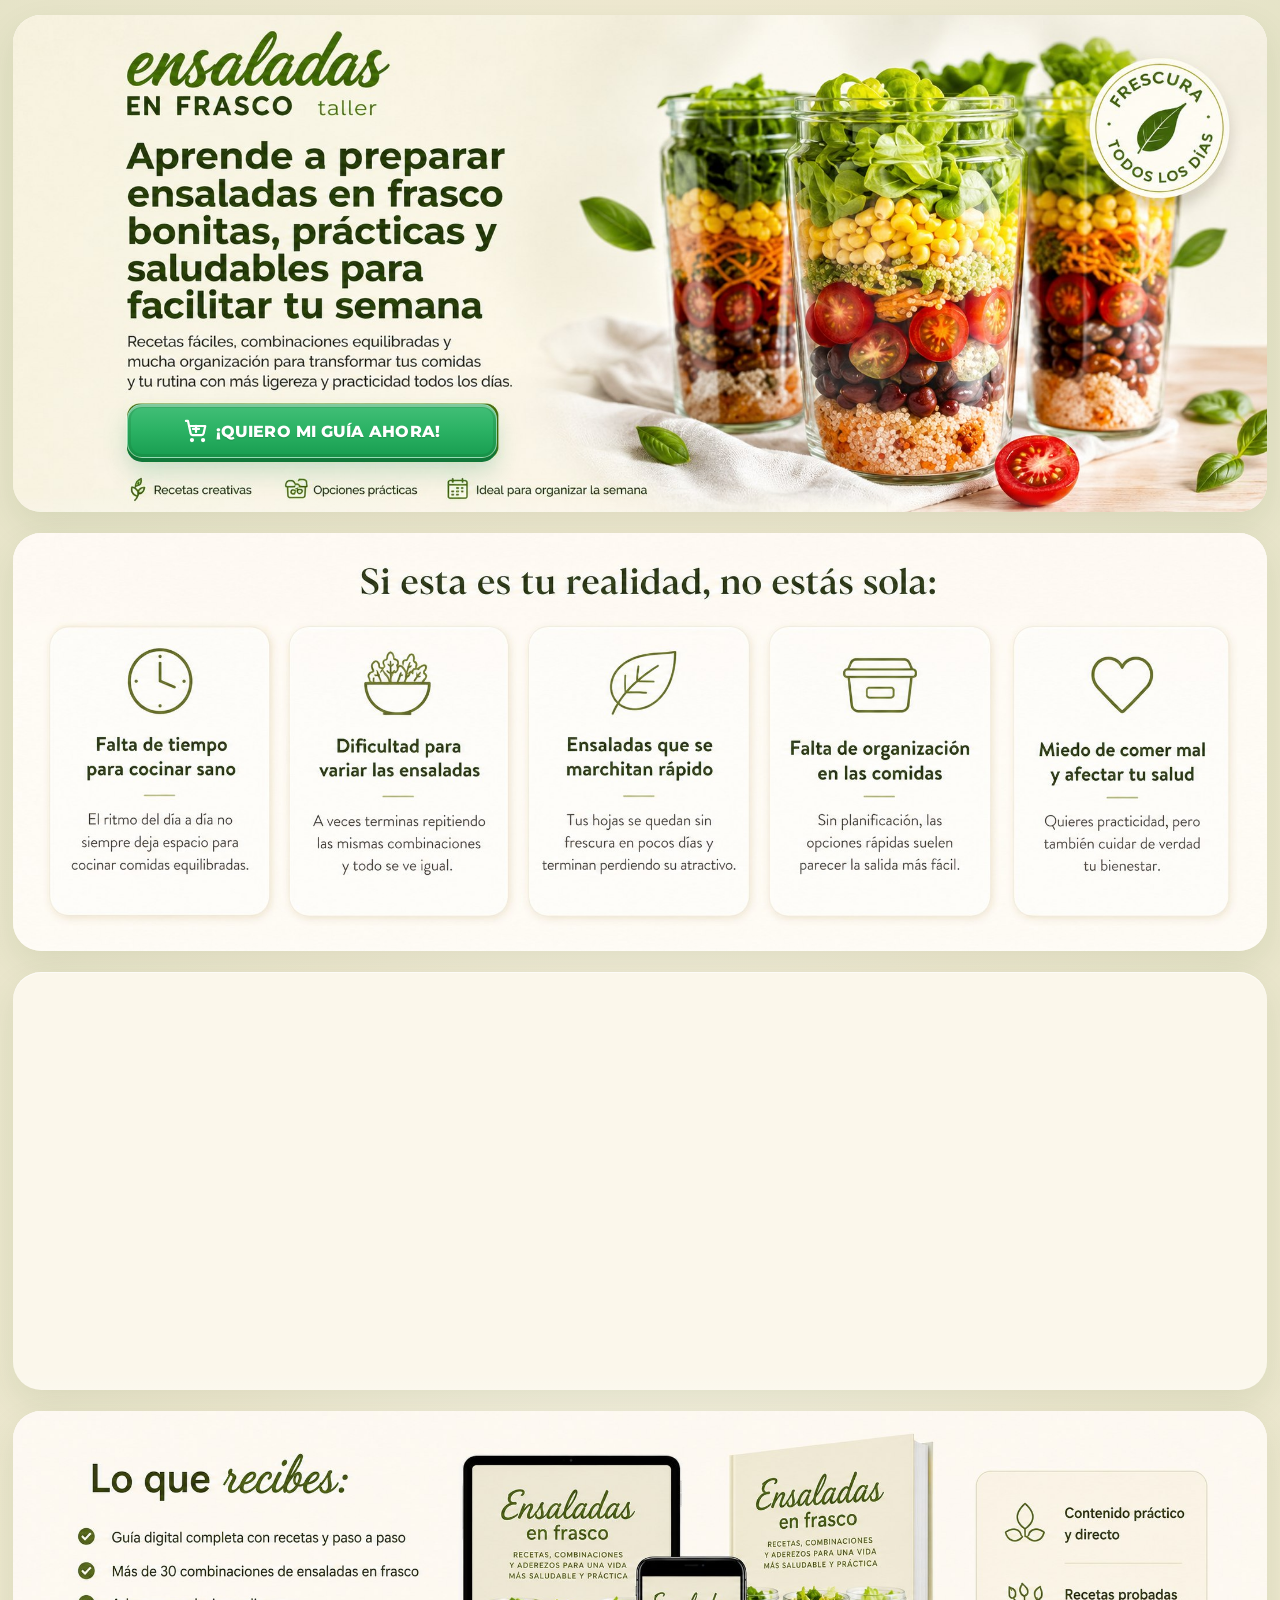
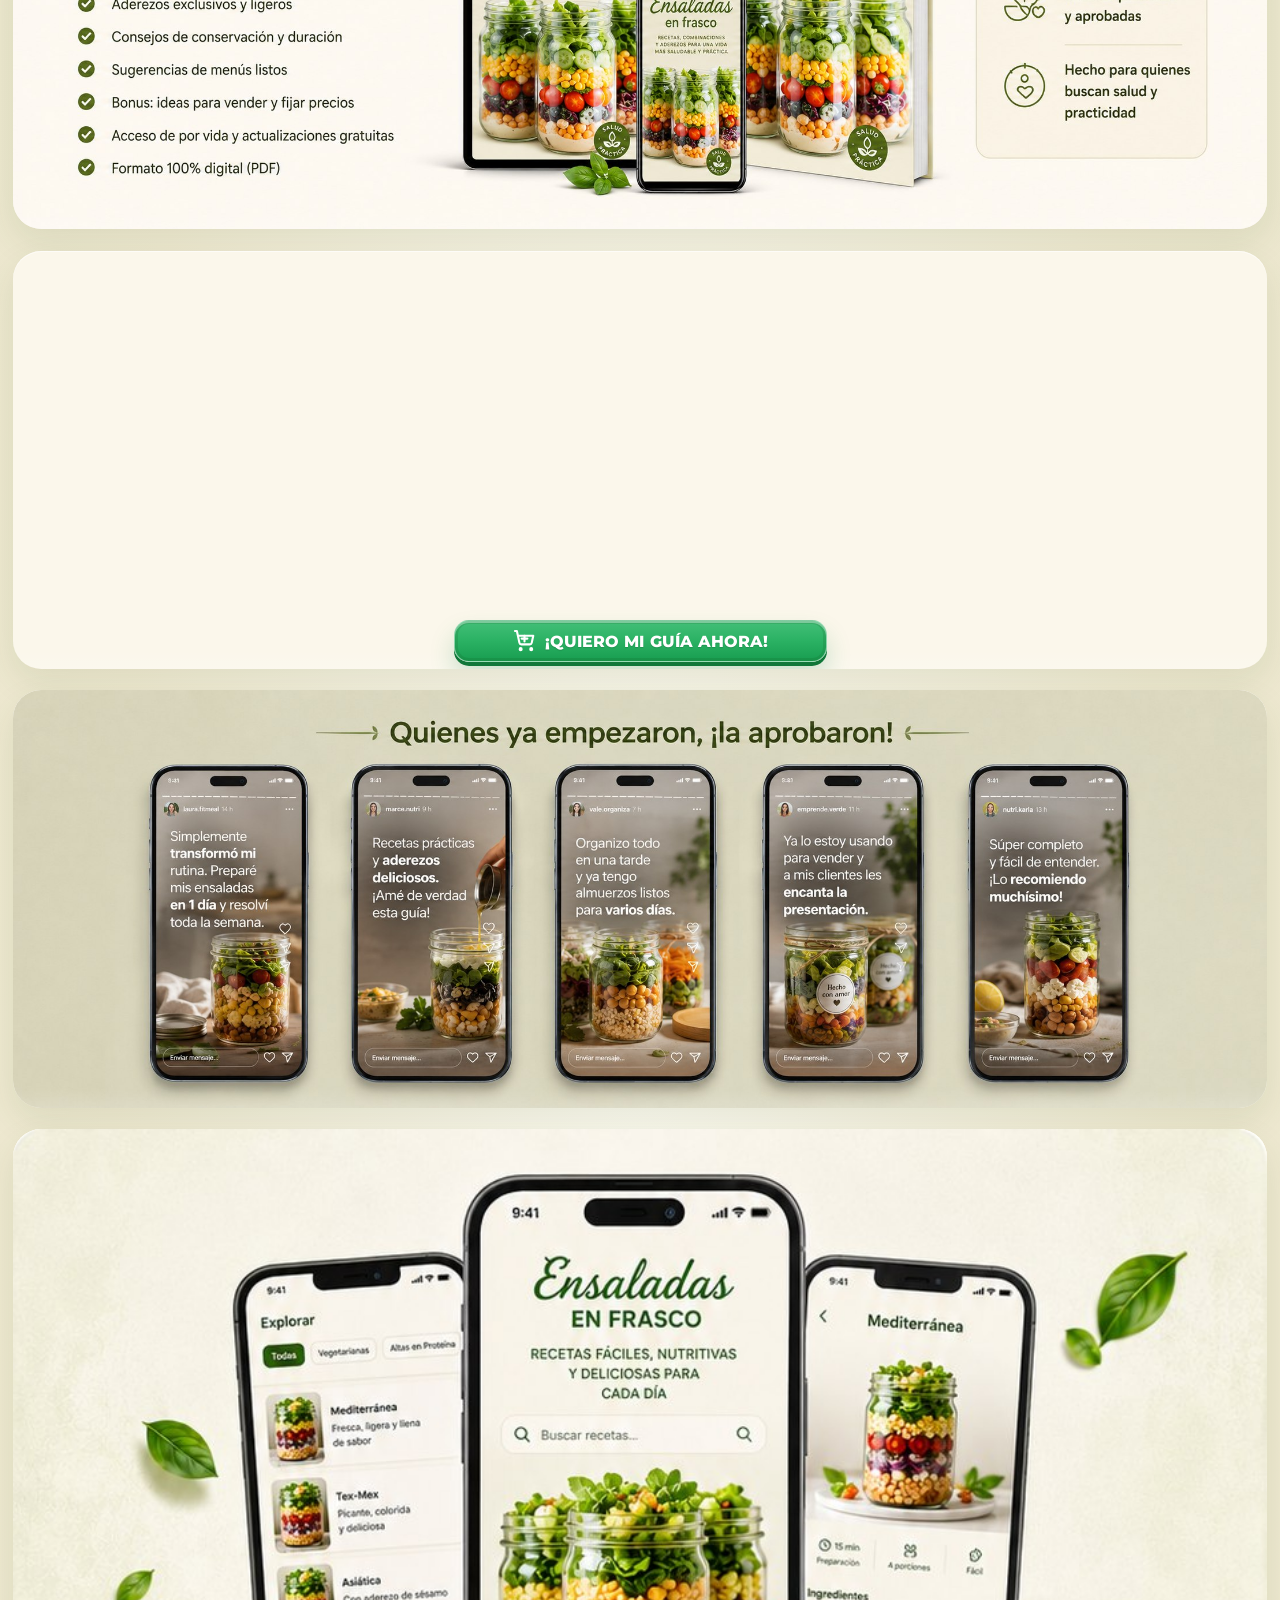
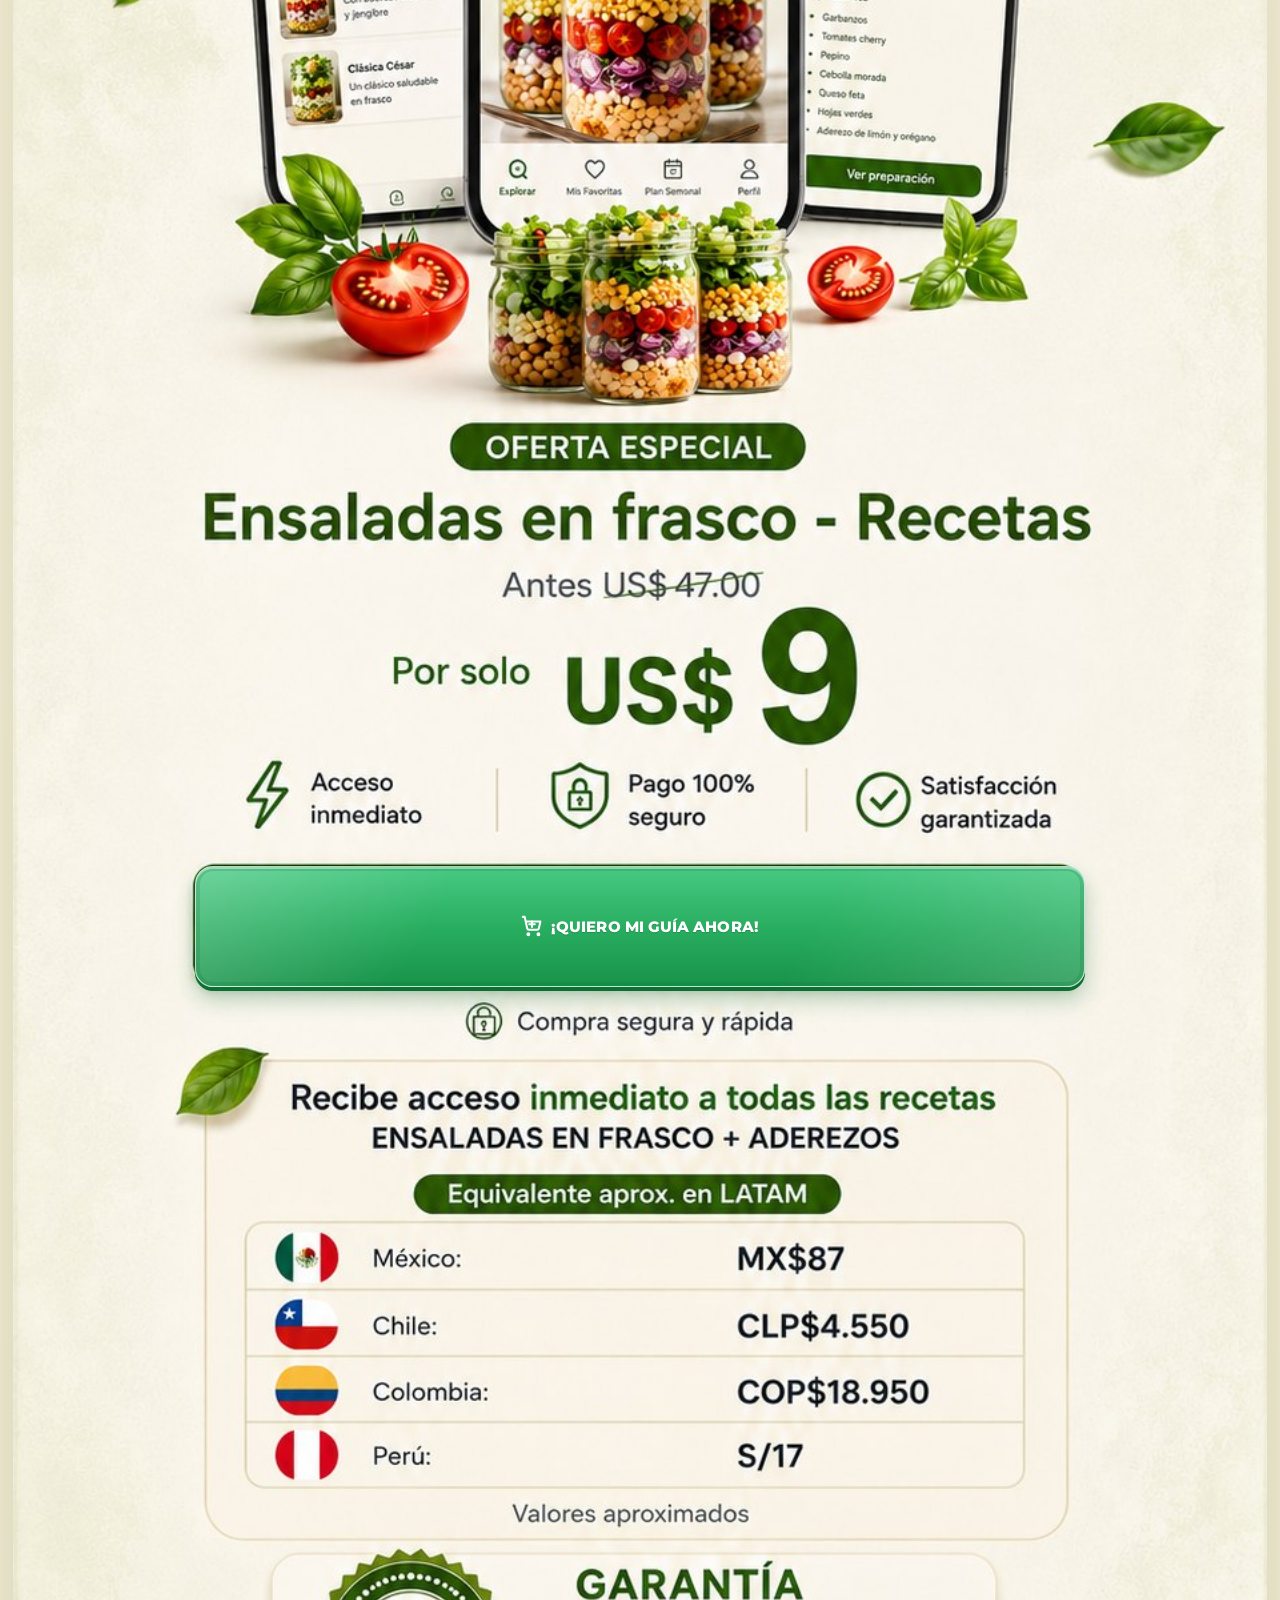
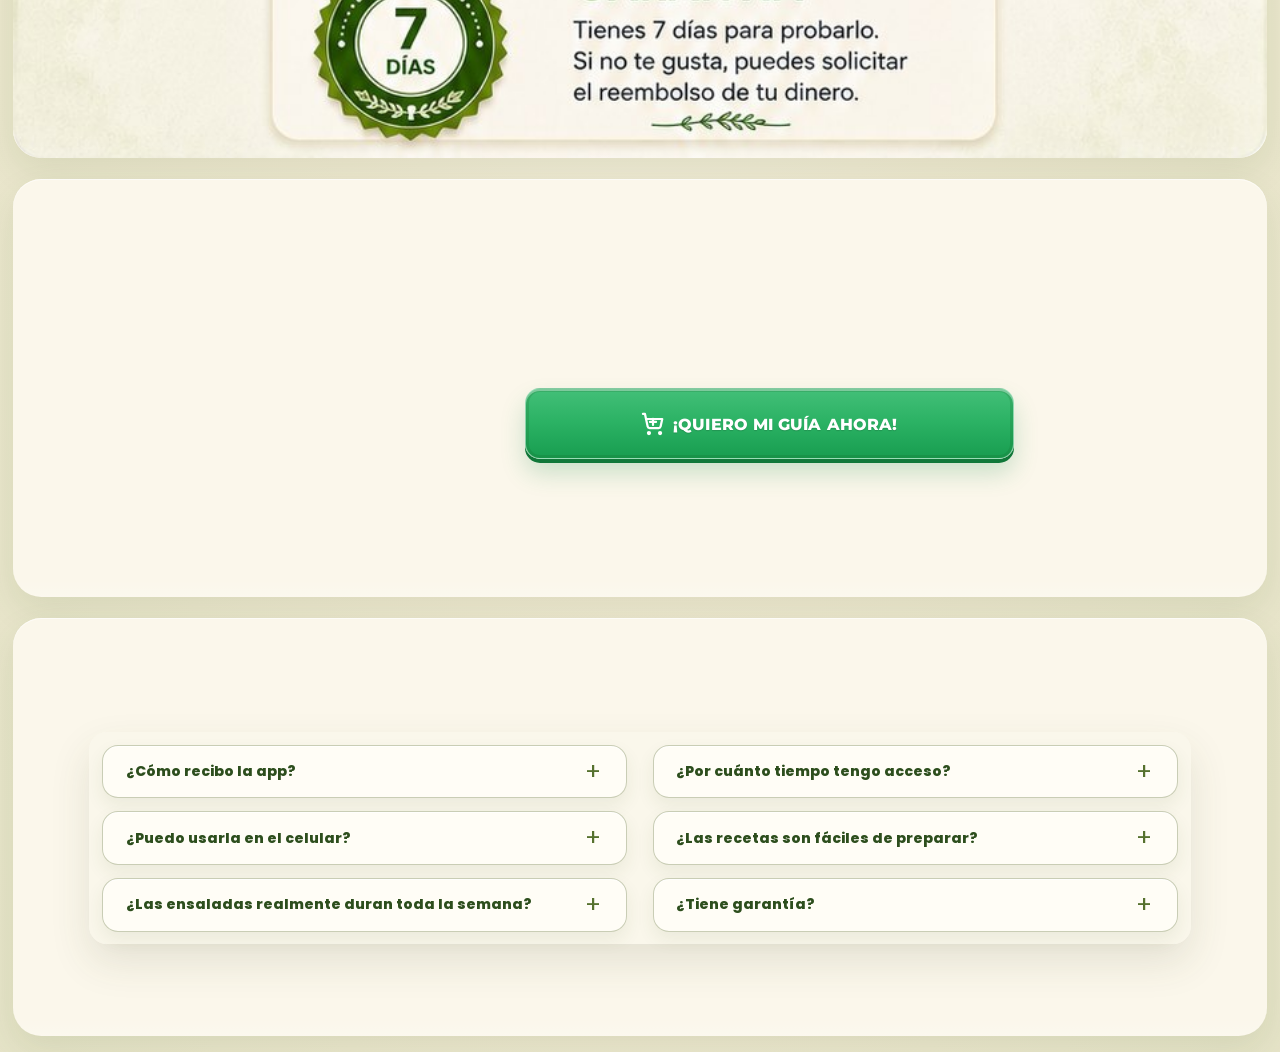
==== index.html @ e24ea5d1 "Set checkout URL and hide CartPanda legal footer" ====
<!doctype html>
<html lang="es">
  <head>
    <meta charset="utf-8">
    <meta name="viewport" content="width=device-width, initial-scale=1">
    <title>Ensaladas en Frasco - Guía Digital</title>
    <meta name="description" content="Aprende a preparar ensaladas en frasco prácticas, saludables y deliciosas para organizar tu semana.">
    <meta property="og:title" content="Ensaladas en Frasco - Guía Digital">
    <meta property="og:description" content="Aprende a preparar ensaladas en frasco prácticas, saludables y deliciosas para organizar tu semana.">
    <meta property="og:image" content="assets/section-01-hero.jpg">
    <meta property="og:type" content="website">
    <link rel="preconnect" href="https://fonts.googleapis.com">
    <link rel="preconnect" href="https://fonts.gstatic.com" crossorigin>
    <link href="https://fonts.googleapis.com/css2?family=Montserrat:wght@700;800;900&family=Poppins:wght@600;700;800;900&display=swap" rel="stylesheet">
    <link rel="stylesheet" href="styles.css">
  </head>
  <body>
    <header class="sr-only">
      <h1>Ensaladas en Frasco - Guía Digital</h1>
      <p>Aprende a preparar ensaladas en frasco bonitas, prácticas y saludables para facilitar tu semana.</p>
    </header>

    <main class="landing" aria-label="Landing page Ensaladas en Frasco">
      <section class="page-section page-section--hero reveal" aria-label="Hero">
        <picture>
          <source media="(max-width: 760px)" srcset="assets/mobile-section-01-hero.jpg" width="941" height="1672">
          <img src="assets/section-01-hero.jpg" width="1994" height="789" alt="Aprende a preparar ensaladas en frasco bonitas, prácticas y saludables para facilitar tu semana" fetchpriority="high">
        </picture>
        <a class="hotspot hotspot--hero js-offer-link" href="#oferta" aria-label="Ver la oferta especial de Ensaladas en Frasco">¡QUIERO MI GUÍA AHORA!</a>
      </section>

      <section class="page-section reveal" aria-label="Problemas e identificación">
        <picture>
          <source media="(max-width: 760px)" srcset="assets/mobile-section-02-pain.jpg" width="941" height="1672">
          <img src="assets/section-02-pain.jpg" width="2172" height="724" alt="Si esta es tu realidad, no estás sola: falta de tiempo, dificultad para variar ensaladas, ensaladas que se marchitan, falta de organización y miedo de comer mal" loading="lazy" decoding="async">
        </picture>
      </section>

      <section class="page-section reveal" aria-label="Lo que vas a aprender">
        <picture>
          <source media="(max-width: 760px)" srcset="assets/mobile-section-03-learn.jpg" width="941" height="1672">
          <img src="assets/section-03-learn.jpg" width="2172" height="724" alt="Lo que vas a aprender en la guía: capas perfectas, conservación ideal, combinaciones increíbles, aderezos deliciosos, organización de la semana y opciones para vender o consumir" loading="lazy" decoding="async">
        </picture>
      </section>

      <section class="page-section page-section--receive reveal" aria-label="Lo que recibes">
        <picture>
          <source media="(max-width: 760px)" srcset="assets/mobile-section-04-receive.jpg" width="941" height="1672">
          <img src="assets/section-04-receive.jpg" width="2172" height="724" alt="Lo que recibes: guía digital completa, más de 30 combinaciones, aderezos, conservación, menús, bonus de venta, acceso de por vida y aplicación personalizada" loading="lazy" decoding="async">
        </picture>
        <a class="hotspot hotspot--receive js-offer-link" href="#oferta" aria-label="Ver la oferta especial de Ensaladas en Frasco">¡QUIERO MI GUÍA AHORA!</a>
      </section>

      <section class="page-section page-section--recipes reveal" aria-label="Recetas">
        <picture>
          <source media="(max-width: 760px)" srcset="assets/mobile-section-05-recipes.jpg" width="941" height="1672">
          <img src="assets/section-05-recipes.jpg" width="2172" height="724" alt="Recetas que vas a amar: vegana colorida, pollo con aguacate, atún mediterráneo, verde especial, César en frasco y frasco de la semana" loading="lazy" decoding="async">
        </picture>
        <a class="hotspot hotspot--recipes js-offer-link" href="#oferta" aria-label="Ver la oferta especial de Ensaladas en Frasco">¡QUIERO MI GUÍA AHORA!</a>
      </section>

      <section class="page-section reveal" aria-label="Testimonios">
        <picture>
          <source media="(max-width: 760px)" srcset="assets/mobile-section-06-testimonials.jpg" width="941" height="1672">
          <img src="assets/section-06-testimonials.jpg" width="2172" height="724" alt="Quienes ya empezaron aprobaron la guía, con testimonios en formato stories" loading="lazy" decoding="async">
        </picture>
      </section>

      <section class="page-section page-section--offer reveal" id="oferta" aria-label="Oferta especial">
        <picture>
          <source media="(max-width: 760px)" srcset="assets/mobile-section-07-offer.jpg" width="941" height="1672">
          <img src="assets/section-07-offer.jpg" width="941" height="1672" alt="Oferta especial Ensaladas en frasco Recetas, antes US$47.00, por solo US$9, con acceso a la app y garantía de 7 días" loading="lazy" decoding="async">
        </picture>
        <a class="hotspot hotspot--offer hotspot--checkout js-checkout" href="https://seguro.nutriinteligente.site/checkout/210182806:1" target="_blank" rel="noopener noreferrer" aria-label="Comprar la app por US$9 ahora">¡QUIERO MI GUÍA AHORA!</a>
      </section>

      <section class="page-section page-section--final reveal" aria-label="CTA final">
        <picture>
          <source media="(max-width: 760px)" srcset="assets/mobile-section-08-final-cta.jpg" width="941" height="1672">
          <img src="assets/section-08-final-cta.jpg" width="2172" height="724" alt="Tu mejor versión empieza con elecciones prácticas todos los días" loading="lazy" decoding="async">
        </picture>
        <a class="hotspot hotspot--final js-offer-link" href="#oferta" aria-label="Ver la oferta especial de Ensaladas en Frasco">¡QUIERO MI GUÍA AHORA!</a>
      </section>

      <section class="page-section page-section--faq reveal" aria-label="Preguntas frecuentes y pie de página">
        <picture>
          <source media="(max-width: 760px)" srcset="assets/mobile-section-09-faq-footer.jpg" width="941" height="1672">
          <img src="assets/section-09-faq-footer.jpg" width="2172" height="724" alt="Preguntas frecuentes y rodapé Ensaladas en Frasco" loading="lazy" decoding="async">
        </picture>

        <div class="faq-overlay" aria-label="Preguntas frecuentes">
          <details class="faq-item faq-item--1">
            <summary>¿Cómo recibo la app?</summary>
            <p>Después de la compra, recibirás por correo electrónico las instrucciones para acceder a la app y empezar a usar tus recetas.</p>
          </details>
          <details class="faq-item faq-item--2">
            <summary>¿Por cuánto tiempo tengo acceso?</summary>
            <p>El acceso es de por vida. Puedes entrar a la app y consultar tus recetas, menús y consejos siempre que quieras.</p>
          </details>
          <details class="faq-item faq-item--3">
            <summary>¿Puedo usarla en el celular?</summary>
            <p>Sí. La experiencia fue pensada para que puedas consultar la app desde tu celular de forma práctica durante tu rutina.</p>
          </details>
          <details class="faq-item faq-item--4">
            <summary>¿Las recetas son fáciles de preparar?</summary>
            <p>Sí. Las recetas fueron pensadas para ser prácticas, simples y posibles de preparar incluso con una rutina corrida.</p>
          </details>
          <details class="faq-item faq-item--5">
            <summary>¿Las ensaladas realmente duran toda la semana?</summary>
            <p>La app te muestra el orden correcto de las capas, conservación y organización para mantener tus ensaladas frescas por más tiempo.</p>
          </details>
          <details class="faq-item faq-item--6">
            <summary>¿Tiene garantía?</summary>
            <p>Sí. Tienes 7 días para probar la app. Si no te gusta, puedes solicitar el reembolso dentro del plazo de garantía.</p>
          </details>
        </div>
      </section>
    </main>

    <a class="floating-buy js-offer-link" href="#oferta" aria-label="Ver la oferta especial por US$9">
      <span>Oferta especial disponible</span>
      <strong>Ver oferta US$9</strong>
    </a>
    <script src="script.js"></script>
    <script type="text/javascript" src="https://assets.mycartpanda.com/cartx-ecomm-ui-assets/js/cpsales.js"></script>
  </body>
</html>
---- styles.css ----
:root {
  --page-bg: #f7f0dd;
  --green: #315d14;
  --green-dark: #245105;
  --focus: rgba(49, 93, 20, 0.42);
}

* {
  box-sizing: border-box;
}

html {
  scroll-behavior: smooth;
}

body {
  margin: 0;
  overflow-x: clip;
  color: #203515;
  background:
    radial-gradient(circle at 50% 0, rgba(255, 253, 246, 0.95), transparent 34rem),
    linear-gradient(180deg, #f7f0dd 0%, #fbf7eb 45%, #eef0dc 100%);
  font-family: Arial, Helvetica, sans-serif;
}

img,
picture {
  display: block;
}

img {
  width: 100%;
  height: auto;
}

.sr-only {
  position: absolute;
  width: 1px;
  height: 1px;
  overflow: hidden;
  clip: rect(0, 0, 0, 0);
  white-space: nowrap;
}

.landing {
  display: grid;
  gap: clamp(12px, 1.65vw, 30px);
  width: min(100%, 2172px);
  max-width: 2172px;
  margin-inline: auto;
  padding: clamp(8px, 1.2vw, 18px) clamp(8px, 1vw, 16px);
  background:
    radial-gradient(ellipse at center, rgba(255, 253, 246, 0.9), rgba(241, 234, 211, 0.72) 58%, rgba(210, 217, 180, 0.38)),
    #f2ead4;
  box-shadow: 0 0 70px rgba(49, 93, 20, 0.11);
}

.page-section {
  position: relative;
  margin: 0;
  overflow: hidden;
  border-radius: clamp(18px, 2.2vw, 46px);
  isolation: isolate;
  line-height: 0;
  background: #fbf7eb;
  box-shadow:
    0 14px 34px rgba(49, 93, 20, 0.1),
    inset 0 1px 0 rgba(255, 255, 255, 0.65);
}

.page-section::after {
  content: "";
  position: absolute;
  left: 0;
  right: 0;
  bottom: -1px;
  z-index: 4;
  height: clamp(12px, 1.5vw, 30px);
  background: linear-gradient(180deg, transparent, rgba(255, 255, 255, 0.16));
  pointer-events: none;
}

.hotspot {
  position: absolute;
  z-index: 5;
  display: flex;
  align-items: center;
  justify-content: center;
  overflow: hidden;
  border: 1px solid rgba(255, 255, 255, 0.46);
  border-radius: 15px;
  color: #fff;
  background:
    linear-gradient(180deg, #43bf78 0%, #2bb264 48%, #189d50 100%);
  box-shadow:
    0 14px 24px rgba(29, 143, 79, 0.22),
    0 4px 0 #0f7436,
    inset 0 2px 0 rgba(255, 255, 255, 0.34),
    inset 0 0 0 3px rgba(20, 94, 35, 0.18);
  cursor: pointer;
  font-family: Montserrat, Arial, Helvetica, sans-serif;
  font-size: clamp(0.76rem, 1.28vw, 1.55rem);
  font-weight: 800;
  letter-spacing: 0.005em;
  line-height: 1;
  text-align: center;
  text-decoration: none;
  text-indent: 0;
  text-shadow: 0 1px 1px rgba(0, 0, 0, 0.14);
  text-transform: uppercase;
  white-space: nowrap;
  animation: ctaPulse 1.8s ease-in-out infinite;
  transition: transform 180ms ease, box-shadow 180ms ease, filter 180ms ease;
}

.hotspot::before {
  content: "";
  flex: 0 0 auto;
  width: 1.45em;
  height: 1.45em;
  margin-right: 0.5em;
  background-color: currentColor;
  -webkit-mask: url("data:image/svg+xml,%3Csvg xmlns='http://www.w3.org/2000/svg' width='28' height='28' viewBox='0 0 24 24' fill='none' stroke='black' stroke-width='2.2' stroke-linecap='round' stroke-linejoin='round'%3E%3Ccircle cx='8' cy='21' r='1'/%3E%3Ccircle cx='19' cy='21' r='1'/%3E%3Cpath d='M2.05 2.05h2l2.66 12.42a2 2 0 0 0 2 1.58h8.8a2 2 0 0 0 2-1.58l1.65-7.43H5.12'/%3E%3Cpath d='M9 10h6'/%3E%3Cpath d='M12 7v6'/%3E%3C/svg%3E") center / contain no-repeat;
  mask: url("data:image/svg+xml,%3Csvg xmlns='http://www.w3.org/2000/svg' width='28' height='28' viewBox='0 0 24 24' fill='none' stroke='black' stroke-width='2.2' stroke-linecap='round' stroke-linejoin='round'%3E%3Ccircle cx='8' cy='21' r='1'/%3E%3Ccircle cx='19' cy='21' r='1'/%3E%3Cpath d='M2.05 2.05h2l2.66 12.42a2 2 0 0 0 2 1.58h8.8a2 2 0 0 0 2-1.58l1.65-7.43H5.12'/%3E%3Cpath d='M9 10h6'/%3E%3Cpath d='M12 7v6'/%3E%3C/svg%3E") center / contain no-repeat;
}

.hotspot::after {
  content: "";
  position: absolute;
  inset: 0;
  background: linear-gradient(110deg, transparent 0%, transparent 38%, rgba(255, 255, 255, 0.24) 49%, transparent 61%, transparent 100%);
  transform: translateX(-115%);
  animation: ctaShine 3.8s ease-in-out infinite;
  pointer-events: none;
}

.hotspot:hover {
  filter: saturate(1.08) brightness(1.03);
  transform: translateY(-2px) scale(1.015);
  box-shadow:
    0 0 0 5px rgba(42, 178, 100, 0.16),
    0 18px 32px rgba(29, 143, 79, 0.32),
    0 4px 0 #0f7436,
    inset 0 2px 0 rgba(255, 255, 255, 0.36),
    inset 0 0 0 3px rgba(20, 94, 35, 0.18);
}

.hotspot:focus-visible,
.floating-buy:focus-visible,
.faq-item summary:focus-visible {
  outline: 4px solid var(--focus);
  outline-offset: 4px;
}

.hotspot--hero {
  left: 9.1%;
  top: 78.2%;
  width: 29.5%;
  height: 11%;
}

.hotspot--recipes {
  left: 35.2%;
  top: 88.3%;
  width: 29.7%;
  height: 10.1%;
}

.hotspot--receive {
  display: none;
}

.hotspot--offer {
  left: 14.5%;
  top: 60%;
  width: 71%;
  height: 5.4%;
  border: 1px solid rgba(255, 255, 255, 0.62);
  border-radius: 18px;
  color: #fff;
  background:
    linear-gradient(120deg, rgba(255, 255, 255, 0.22), transparent 28%, transparent 68%, rgba(255, 255, 255, 0.18)),
    linear-gradient(180deg, #47c982 0%, #28ad60 52%, #18934a 100%);
  box-shadow:
    0 12px 22px rgba(19, 111, 55, 0.32),
    0 4px 0 #0d6f34,
    inset 0 2px 0 rgba(255, 255, 255, 0.42),
    inset 0 0 0 4px rgba(13, 112, 50, 0.2);
  font-size: clamp(0.74rem, 1.2vw, 1.42rem);
  text-shadow: 0 1px 1px rgba(0, 0, 0, 0.16);
  animation: ctaPulse 1.7s ease-in-out infinite;
}

.hotspot--checkout {
  white-space: nowrap;
}

.hotspot--offer::before,
.hotspot--offer::after {
  display: block;
}

.hotspot--offer:hover {
  filter: saturate(1.08) brightness(1.04);
  transform: translateY(-2px) scale(1.012);
  box-shadow:
    0 0 0 6px rgba(55, 190, 112, 0.16),
    0 16px 28px rgba(19, 111, 55, 0.38),
    0 4px 0 #0d6f34,
    inset 0 2px 0 rgba(255, 255, 255, 0.44),
    inset 0 0 0 4px rgba(13, 112, 50, 0.2);
}

.hotspot--final {
  left: 40.8%;
  top: 50.1%;
  width: 39%;
  height: 16.9%;
}

.floating-buy {
  position: fixed;
  left: 50%;
  bottom: 16px;
  z-index: 50;
  display: flex;
  align-items: center;
  justify-content: space-between;
  gap: 14px;
  width: min(92vw, 460px);
  padding: 12px 14px 12px 18px;
  border: 1px solid rgba(255, 255, 255, 0.5);
  border-radius: 18px;
  color: #fff;
  background: linear-gradient(180deg, #43bf78, #189d50);
  box-shadow:
    0 16px 34px rgba(26, 111, 64, 0.32),
    0 4px 0 #0f7436,
    inset 0 1px 0 rgba(255, 255, 255, 0.42);
  font-family: Montserrat, Arial, Helvetica, sans-serif;
  line-height: 1.08;
  text-decoration: none;
  opacity: 0;
  pointer-events: none;
  transform: translate(-50%, 14px);
  transition: opacity 180ms ease, transform 180ms ease, box-shadow 180ms ease;
  animation: floatingPulse 2.4s ease-in-out infinite;
}

.floating-buy.is-visible {
  opacity: 1;
  pointer-events: auto;
  transform: translate(-50%, 0);
}

.floating-buy span {
  display: block;
  color: rgba(255, 255, 255, 0.86);
  font-size: 0.68rem;
  font-weight: 700;
  letter-spacing: 0.02em;
  text-transform: uppercase;
}

.floating-buy strong {
  display: block;
  padding: 10px 14px;
  border-radius: 13px;
  color: #1f5f12;
  background: rgba(255, 255, 255, 0.94);
  box-shadow: inset 0 1px 0 rgba(255, 255, 255, 0.8);
  font-size: 0.9rem;
  font-weight: 900;
  white-space: nowrap;
}

.reveal {
  opacity: 0;
  transform: translateY(22px) scale(0.995);
  transition: opacity 700ms ease, transform 700ms ease;
}

.reveal.is-visible,
.page-section--hero.reveal {
  opacity: 1;
  transform: translateY(0) scale(1);
}

.faq-overlay {
  position: absolute;
  left: 6.1%;
  top: 27.2%;
  z-index: 6;
  width: 87.8%;
  display: grid;
  grid-template-columns: repeat(2, minmax(0, 1fr));
  gap: clamp(8px, 1vw, 16px) clamp(14px, 2vw, 34px);
  padding: clamp(8px, 1vw, 16px);
  border-radius: clamp(14px, 1.4vw, 26px);
  background: rgba(250, 247, 236, 0.96);
  box-shadow: 0 18px 40px rgba(62, 76, 38, 0.12);
  line-height: 1.35;
  pointer-events: auto;
}

.faq-item {
  position: relative;
  pointer-events: auto;
}

.faq-item summary {
  position: relative;
  display: flex;
  align-items: center;
  width: 100%;
  min-height: clamp(42px, 4.2vw, 76px);
  overflow: hidden;
  padding: 0 3.9em 0 1.6em;
  border: 1px solid rgba(107, 119, 65, 0.36);
  border-radius: 16px;
  color: #2d4e1d;
  background: rgba(255, 253, 247, 0.95);
  box-shadow:
    0 8px 18px rgba(68, 83, 42, 0.08),
    inset 0 1px 0 rgba(255, 255, 255, 0.78);
  cursor: pointer;
  font-family: Poppins, Arial, Helvetica, sans-serif;
  font-size: clamp(0.68rem, 1.1vw, 1.22rem);
  font-weight: 800;
  list-style: none;
  text-indent: 0;
}

.faq-item summary::-webkit-details-marker {
  display: none;
}

.faq-item summary::after {
  content: "+";
  position: absolute;
  right: 1.05em;
  top: 50%;
  color: #56712e;
  font-size: 1.7em;
  font-weight: 400;
  line-height: 1;
  transform: translateY(-52%);
}

.faq-item[open] summary::after {
  content: "−";
}

.faq-item p {
  position: relative;
  z-index: 8;
  width: 100%;
  margin: 7px 0 0;
  padding: 14px 16px;
  border: 1px solid rgba(49, 93, 20, 0.2);
  border-radius: 12px;
  color: #26351c;
  background: rgba(255, 253, 247, 0.98);
  box-shadow: 0 14px 32px rgba(49, 93, 20, 0.18);
  font-family: Poppins, Arial, Helvetica, sans-serif;
  font-size: clamp(0.68rem, 0.92vw, 0.95rem);
  font-weight: 500;
  line-height: 1.45;
  text-indent: 0;
}

.faq-item--1,
.faq-item--2,
.faq-item--3 {
  left: auto;
  width: auto;
  height: auto;
}

.faq-item--4,
.faq-item--5,
.faq-item--6 {
  left: auto;
  width: auto;
  height: auto;
}

.faq-item--1,
.faq-item--4 {
  top: auto;
}

.faq-item--2,
.faq-item--5 {
  top: auto;
}

.faq-item--3,
.faq-item--6 {
  top: auto;
}

.faq-item--4 p,
.faq-item--5 p,
.faq-item--6 p {
  right: auto;
}

@keyframes ctaPulse {
  0%, 100% {
    box-shadow:
      0 14px 24px rgba(29, 143, 79, 0.22),
      0 4px 0 #0f7436,
      0 0 0 0 rgba(43, 178, 100, 0.34),
      inset 0 2px 0 rgba(255, 255, 255, 0.34),
      inset 0 0 0 3px rgba(20, 94, 35, 0.18);
  }
  50% {
    box-shadow:
      0 20px 34px rgba(29, 143, 79, 0.32),
      0 4px 0 #0f7436,
      0 0 0 11px rgba(43, 178, 100, 0),
      inset 0 2px 0 rgba(255, 255, 255, 0.38),
      inset 0 0 0 3px rgba(20, 94, 35, 0.18);
  }
}

@keyframes ctaShine {
  0%, 55% {
    transform: translateX(-115%);
  }
  80%, 100% {
    transform: translateX(115%);
  }
}

@keyframes floatingPulse {
  0%, 100% {
    box-shadow: 0 14px 30px rgba(31, 54, 14, 0.28), 0 0 0 0 rgba(64, 113, 12, 0.3);
  }
  50% {
    box-shadow: 0 18px 34px rgba(31, 54, 14, 0.34), 0 0 0 9px rgba(64, 113, 12, 0);
  }
}

@media (max-width: 760px) {
  body {
    background: linear-gradient(180deg, #f9f4e6 0%, #fbf7eb 44%, #edf0dc 100%);
  }

  .landing {
    width: min(100%, 941px);
    max-width: 941px;
    gap: 10px;
    padding: 6px;
    box-shadow: 0 0 28px rgba(49, 93, 20, 0.08);
  }

  .page-section {
    border-radius: 28px;
    box-shadow:
      0 8px 20px rgba(49, 93, 20, 0.08),
      inset 0 1px 0 rgba(255, 255, 255, 0.64);
  }

  .page-section::after {
    height: 12px;
  }

  .hotspot {
    border-radius: 13px;
    font-size: clamp(0.82rem, 3.25vw, 1.02rem);
  }

  .floating-buy {
    bottom: 10px;
    width: calc(100vw - 22px);
    padding: 10px 10px 10px 14px;
    border-radius: 16px;
  }

  .floating-buy span {
    font-size: 0.58rem;
  }

  .floating-buy strong {
    padding: 9px 11px;
    font-size: 0.78rem;
  }

  .hotspot--hero {
    left: 13%;
    top: 85.2%;
    width: 75%;
    height: 5.9%;
  }

  .hotspot--receive {
    display: flex;
    left: 15.4%;
    top: 90.6%;
    width: 68.7%;
    height: 5.5%;
  }

  .hotspot--recipes {
    left: 6.7%;
    top: 92.7%;
    width: 86.7%;
    height: 6.5%;
  }

  .hotspot--offer {
    left: 6.8%;
    top: 60%;
    width: 86.4%;
    height: 5.6%;
    border-radius: 15px;
    font-size: clamp(0.78rem, 3.25vw, 1rem);
  }

  .hotspot--final {
    left: 10%;
    top: 67.8%;
    width: 80%;
    height: 9.4%;
  }

  .faq-overlay {
    left: 6.1%;
    top: 19.2%;
    width: 87.8%;
    display: grid;
    grid-template-columns: 1fr;
    gap: 7px;
    padding: 7px;
    border-radius: 16px;
    background: rgba(250, 247, 236, 0.98);
  }

  .faq-item {
    position: relative;
    left: auto;
    width: 100%;
    height: auto;
  }

  .faq-item summary {
    padding: 0 3em 0 1.18em;
    border-radius: 13px;
    font-size: clamp(0.76rem, 3.35vw, 1.02rem);
    min-height: 41px;
  }

  .faq-item summary::after {
    right: 0.78em;
    font-size: 1.55em;
  }

  .faq-item--1,
  .faq-item--2,
  .faq-item--3,
  .faq-item--4,
  .faq-item--5,
  .faq-item--6 {
    top: auto;
  }

  .faq-item p,
  .faq-item--4 p,
  .faq-item--5 p,
  .faq-item--6 p {
    left: 0;
    right: auto;
    width: 100%;
    margin-top: 5px;
    padding: 10px 12px;
    font-size: 0.72rem;
  }
}

@media (prefers-reduced-motion: reduce) {
  html {
    scroll-behavior: auto;
  }

  .floating-buy,
  .hotspot,
  .hotspot::after {
    animation: none;
    transition: none;
  }

  .reveal {
    opacity: 1;
    transform: none;
    transition: none;
  }
}
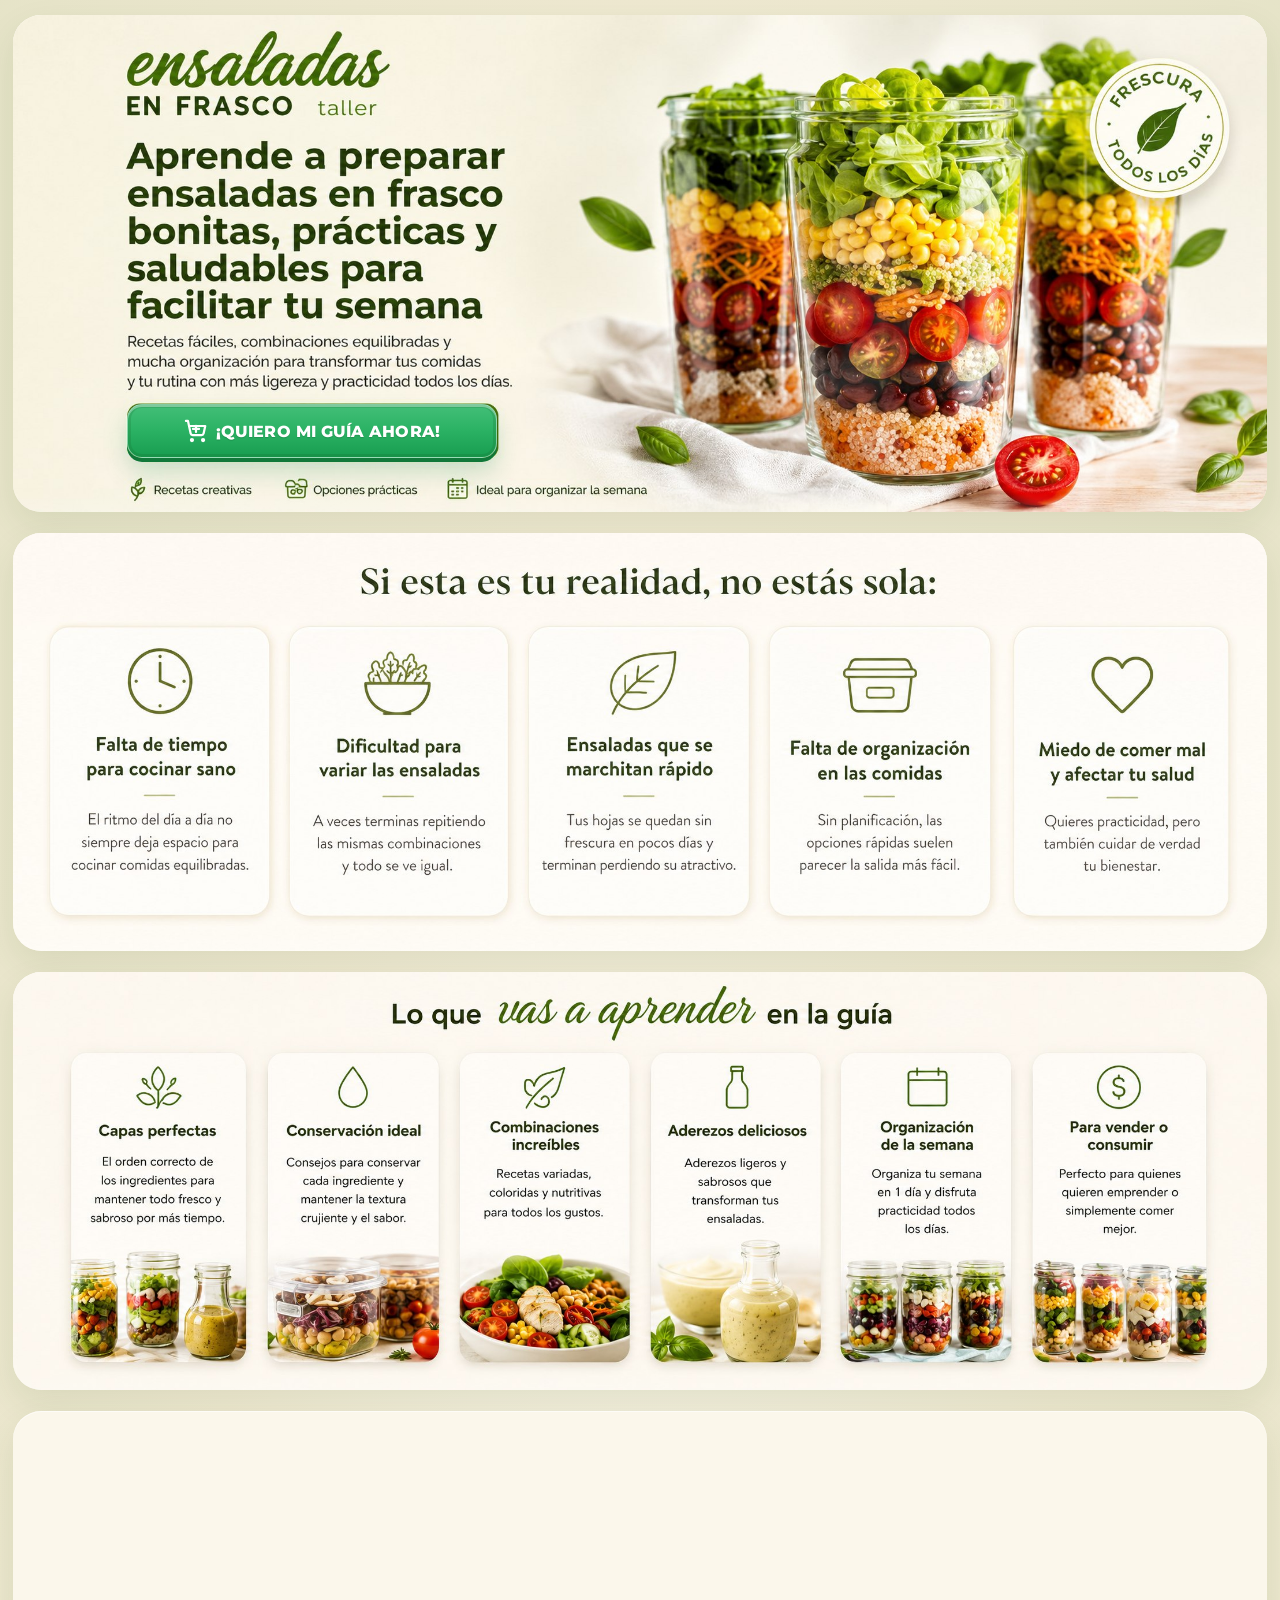
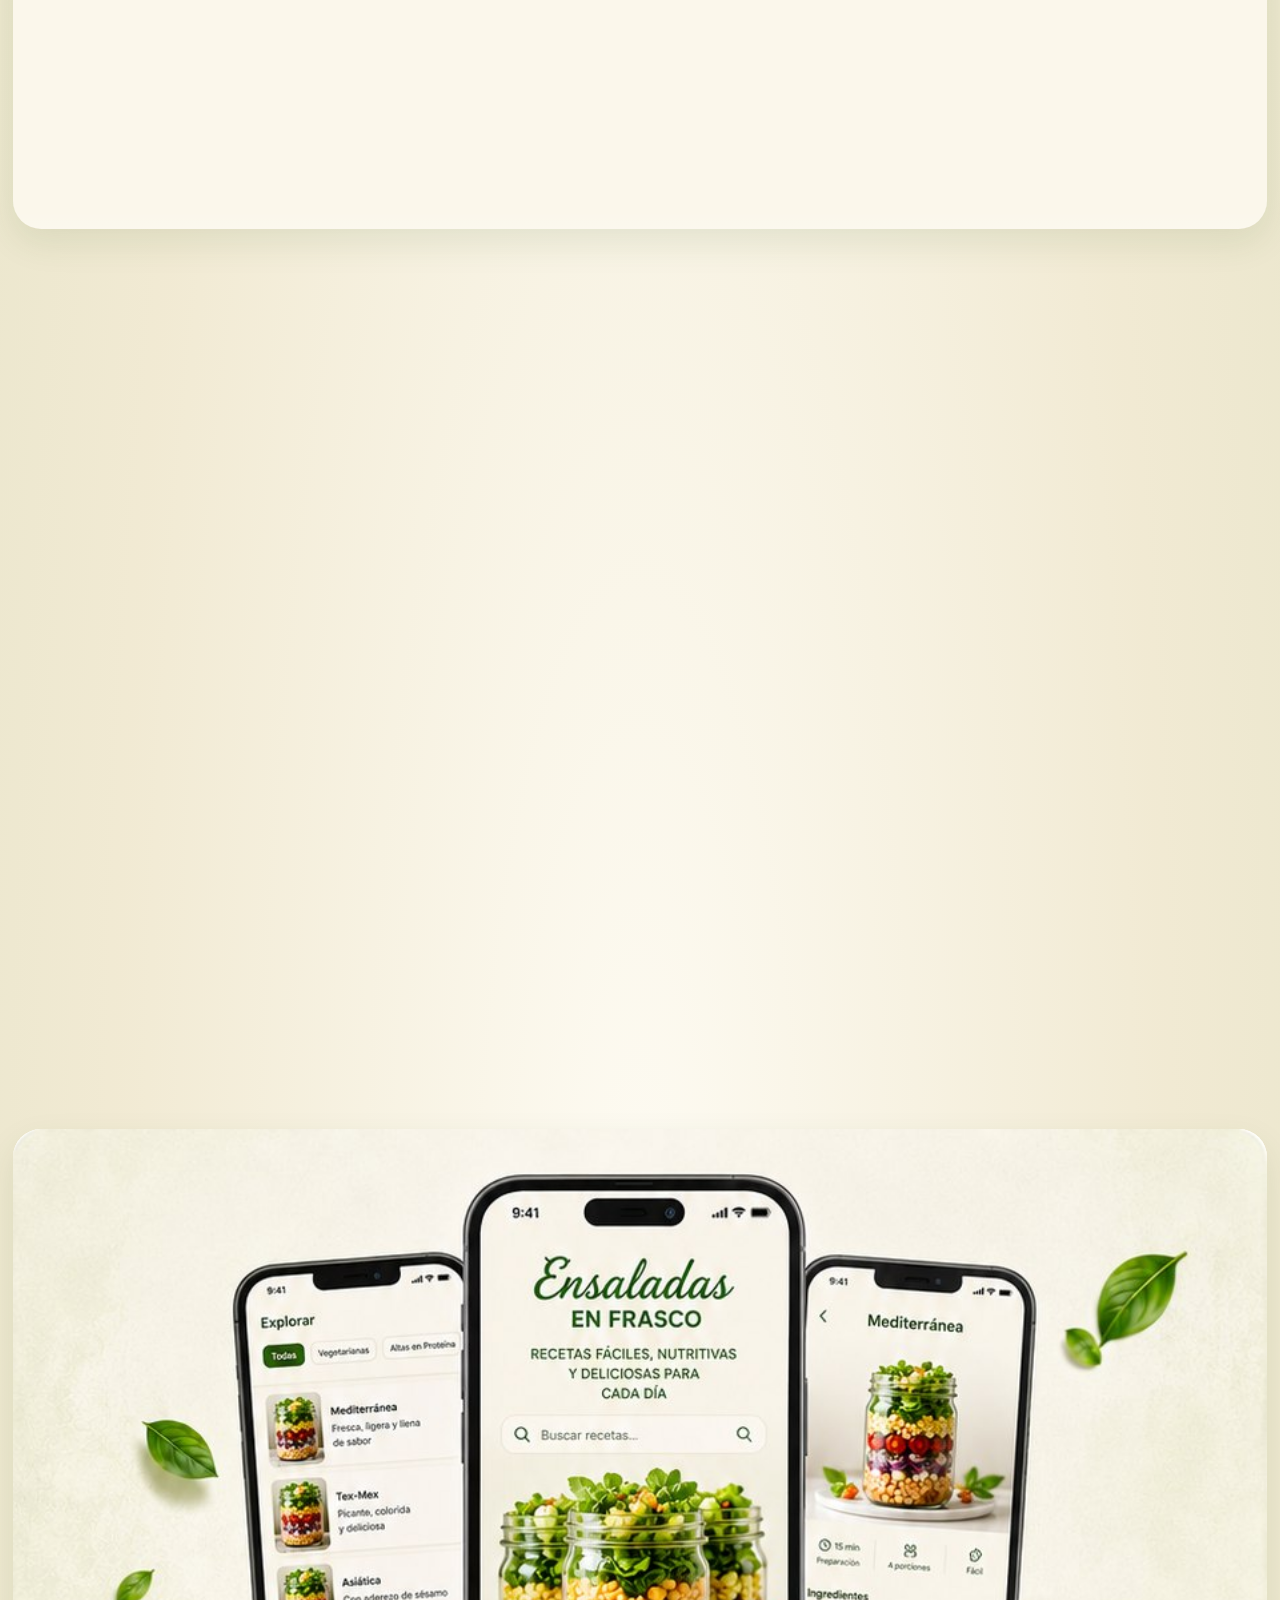
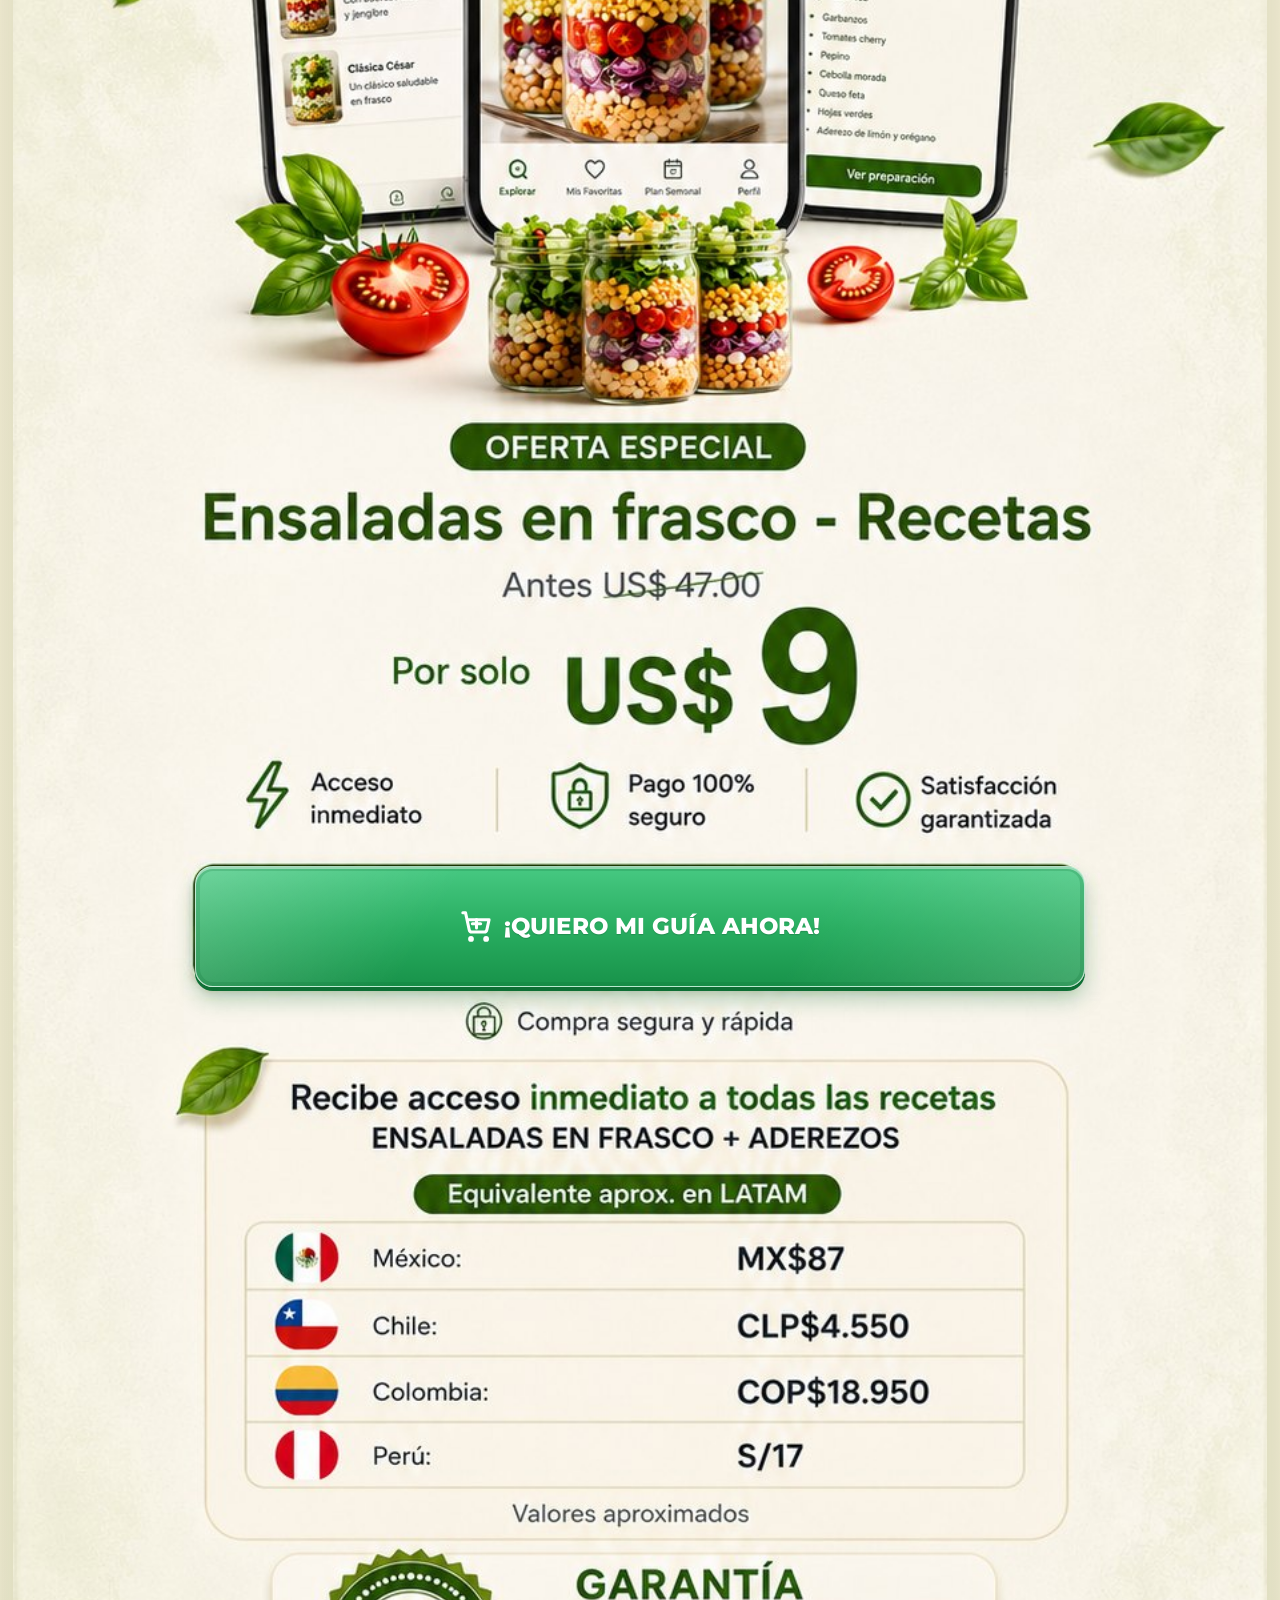
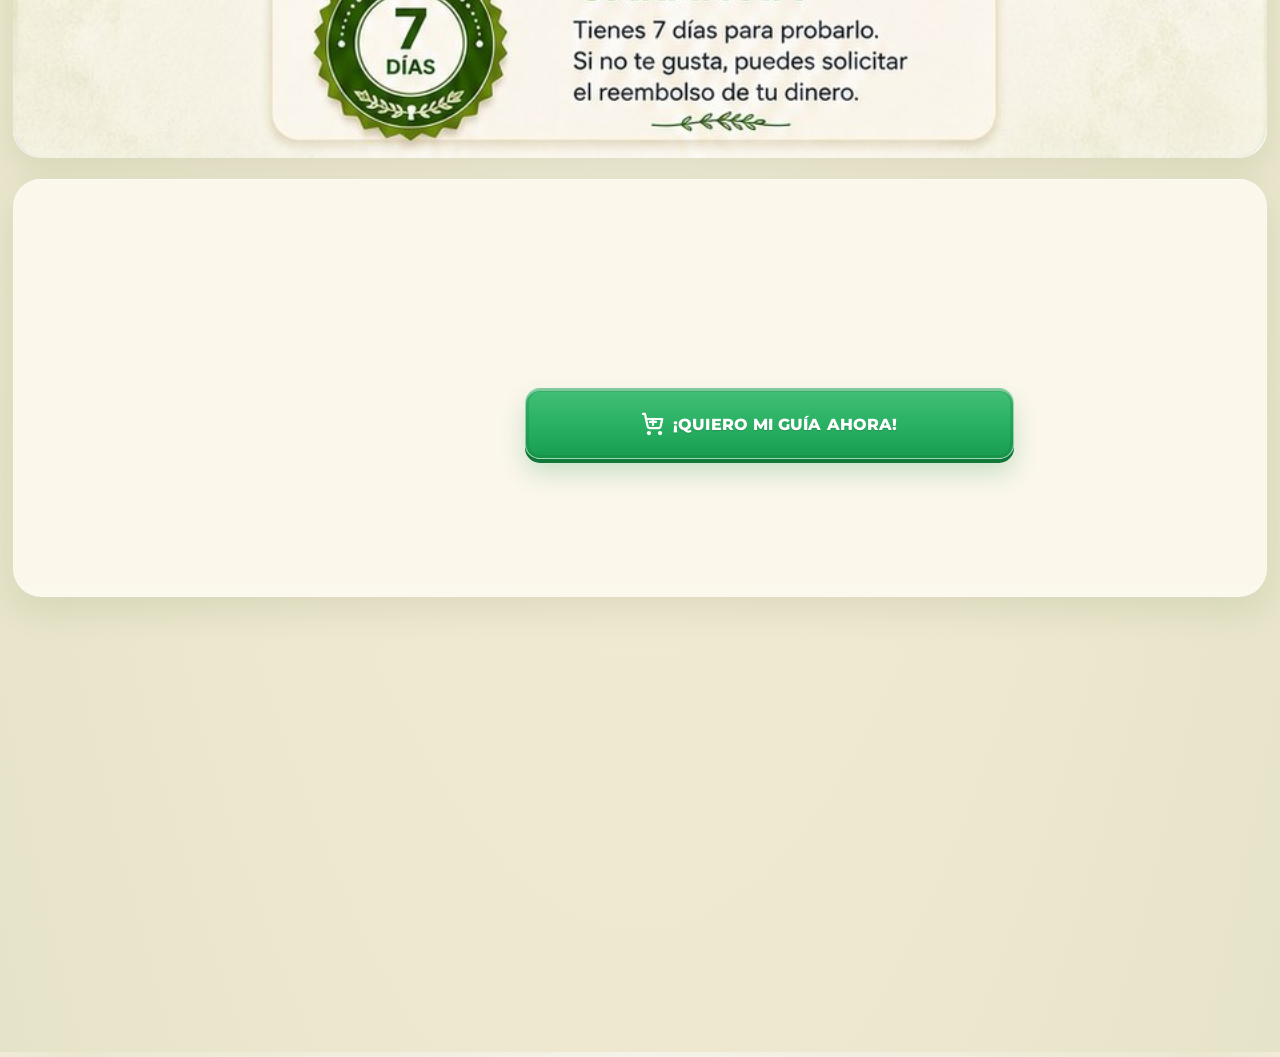
==== commit fd956f48: "Remove V1 checkout redirect and CartPanda script" ====
--- a/index.html
+++ b/index.html
@@ -71,7 +71,7 @@
           <source media="(max-width: 760px)" srcset="assets/mobile-section-07-offer.jpg" width="941" height="1672">
           <img src="assets/section-07-offer.jpg" width="941" height="1672" alt="Oferta especial Ensaladas en frasco Recetas, antes US$47.00, por solo US$9, con acceso a la app y garantía de 7 días" loading="lazy" decoding="async">
         </picture>
-        <a class="hotspot hotspot--offer hotspot--checkout js-checkout" href="https://seguro.nutriinteligente.site/checkout/210182806:1" target="_blank" rel="noopener noreferrer" aria-label="Comprar la app por US$9 ahora">¡QUIERO MI GUÍA AHORA!</a>
+        <a class="hotspot hotspot--offer hotspot--checkout js-offer-link" href="#oferta" aria-label="Ver la oferta especial de Ensaladas en Frasco">¡QUIERO MI GUÍA AHORA!</a>
       </section>
 
       <section class="page-section page-section--final reveal" aria-label="CTA final">
@@ -122,6 +122,5 @@
       <strong>Ver oferta US$9</strong>
     </a>
     <script src="script.js"></script>
-    <script type="text/javascript" src="https://assets.mycartpanda.com/cartx-ecomm-ui-assets/js/cpsales.js"></script>
   </body>
 </html>
--- a/styles.css
+++ b/styles.css
@@ -171,24 +171,29 @@
 }
 
 .hotspot--offer {
-  left: 14.5%;
-  top: 60%;
-  width: 71%;
-  height: 5.4%;
-  border: 1px solid rgba(255, 255, 255, 0.62);
-  border-radius: 18px;
-  color: #fff;
+  left: 14.5% !important;
+  top: 60% !important;
+  width: 71% !important;
+  height: 5.4% !important;
+  display: flex !important;
+  border: 1px solid rgba(255, 255, 255, 0.62) !important;
+  border-radius: 18px !important;
+  color: #fff !important;
   background:
     linear-gradient(120deg, rgba(255, 255, 255, 0.22), transparent 28%, transparent 68%, rgba(255, 255, 255, 0.18)),
-    linear-gradient(180deg, #47c982 0%, #28ad60 52%, #18934a 100%);
+    linear-gradient(180deg, #47c982 0%, #28ad60 52%, #18934a 100%) !important;
   box-shadow:
     0 12px 22px rgba(19, 111, 55, 0.32),
     0 4px 0 #0d6f34,
     inset 0 2px 0 rgba(255, 255, 255, 0.42),
-    inset 0 0 0 4px rgba(13, 112, 50, 0.2);
-  font-size: clamp(0.74rem, 1.2vw, 1.42rem);
-  text-shadow: 0 1px 1px rgba(0, 0, 0, 0.16);
-  animation: ctaPulse 1.7s ease-in-out infinite;
+    inset 0 0 0 4px rgba(13, 112, 50, 0.2) !important;
+  font-size: clamp(1.05rem, 1.78vw, 2.15rem) !important;
+  font-weight: 800 !important;
+  line-height: 1 !important;
+  text-shadow: 0 1px 1px rgba(0, 0, 0, 0.16) !important;
+  animation: ctaPulse 1.7s ease-in-out infinite !important;
+  opacity: 1 !important;
+  transform-origin: center;
 }
 
 .hotspot--checkout {
@@ -511,12 +516,12 @@
   }
 
   .hotspot--offer {
-    left: 6.8%;
-    top: 60%;
-    width: 86.4%;
-    height: 5.6%;
-    border-radius: 15px;
-    font-size: clamp(0.78rem, 3.25vw, 1rem);
+    left: 6.8% !important;
+    top: 60% !important;
+    width: 86.4% !important;
+    height: 5.6% !important;
+    border-radius: 15px !important;
+    font-size: clamp(1rem, 4.4vw, 1.28rem) !important;
   }
 
   .hotspot--final {
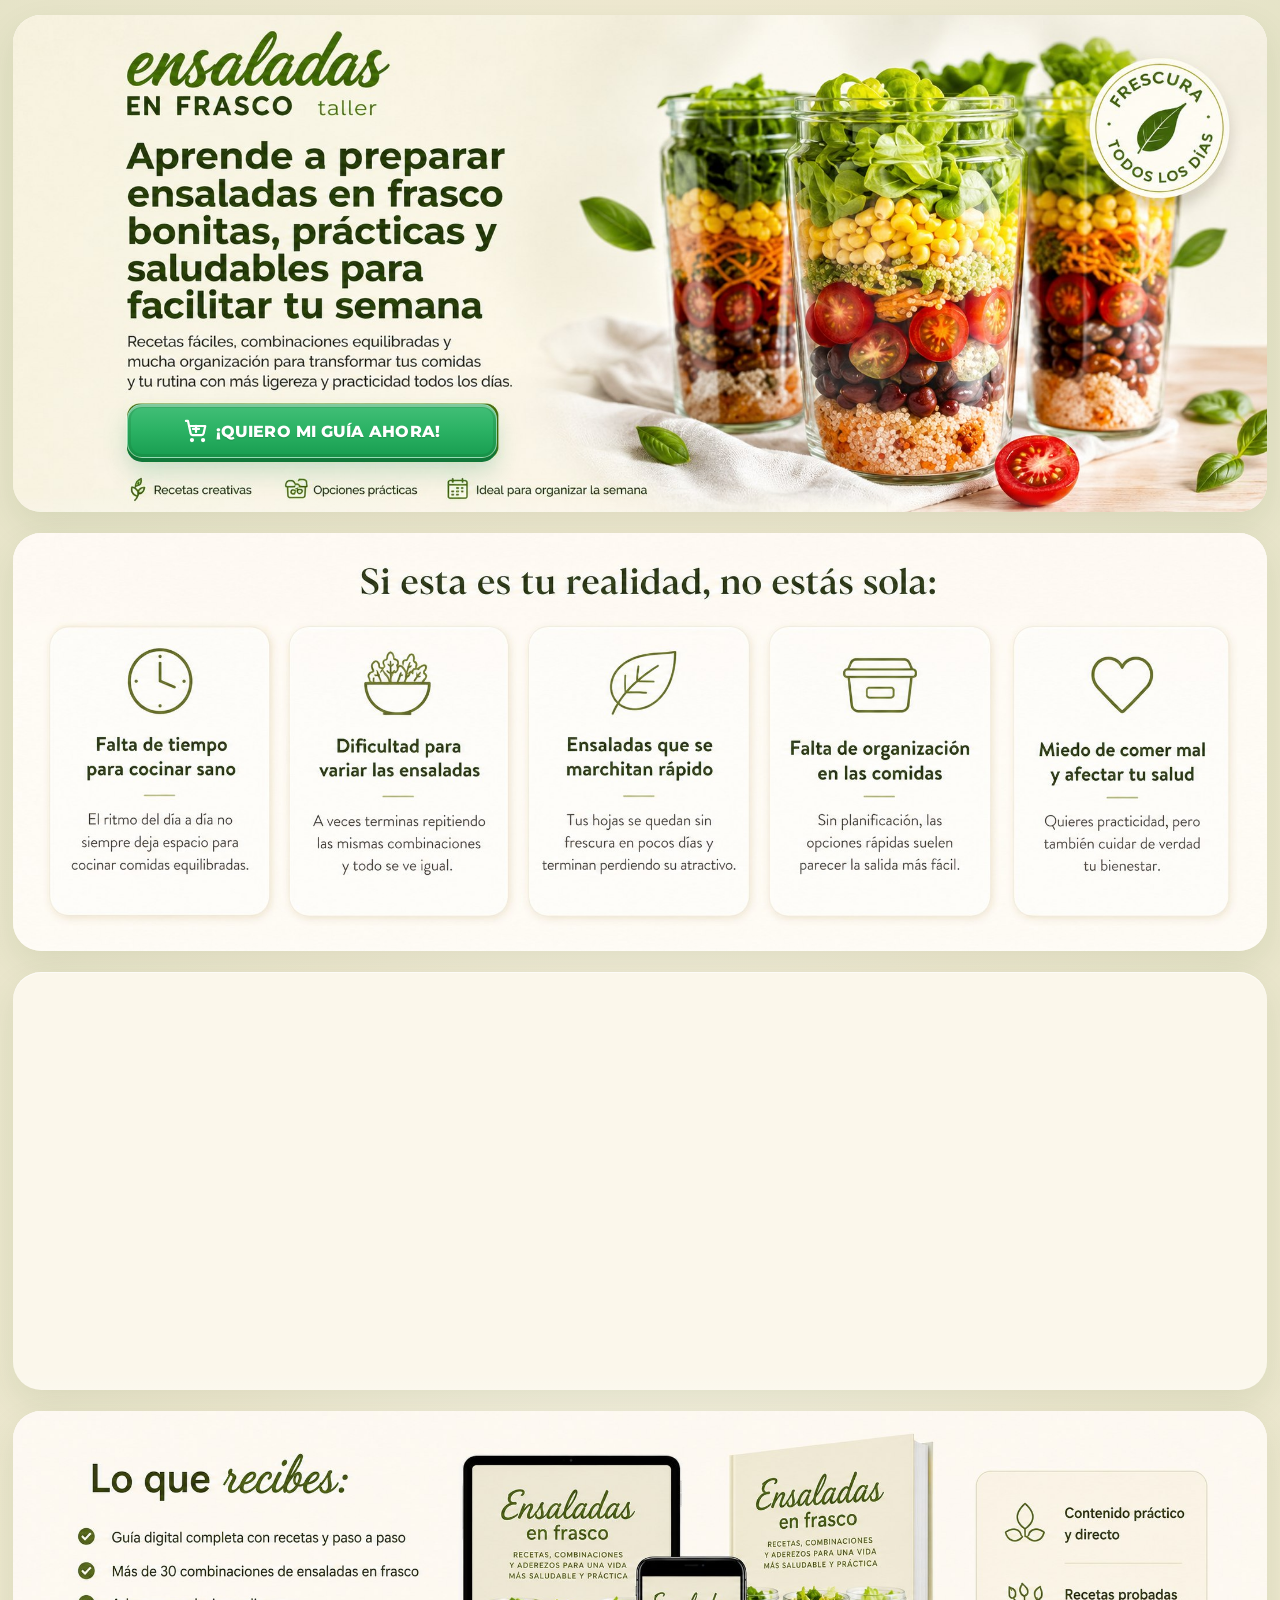
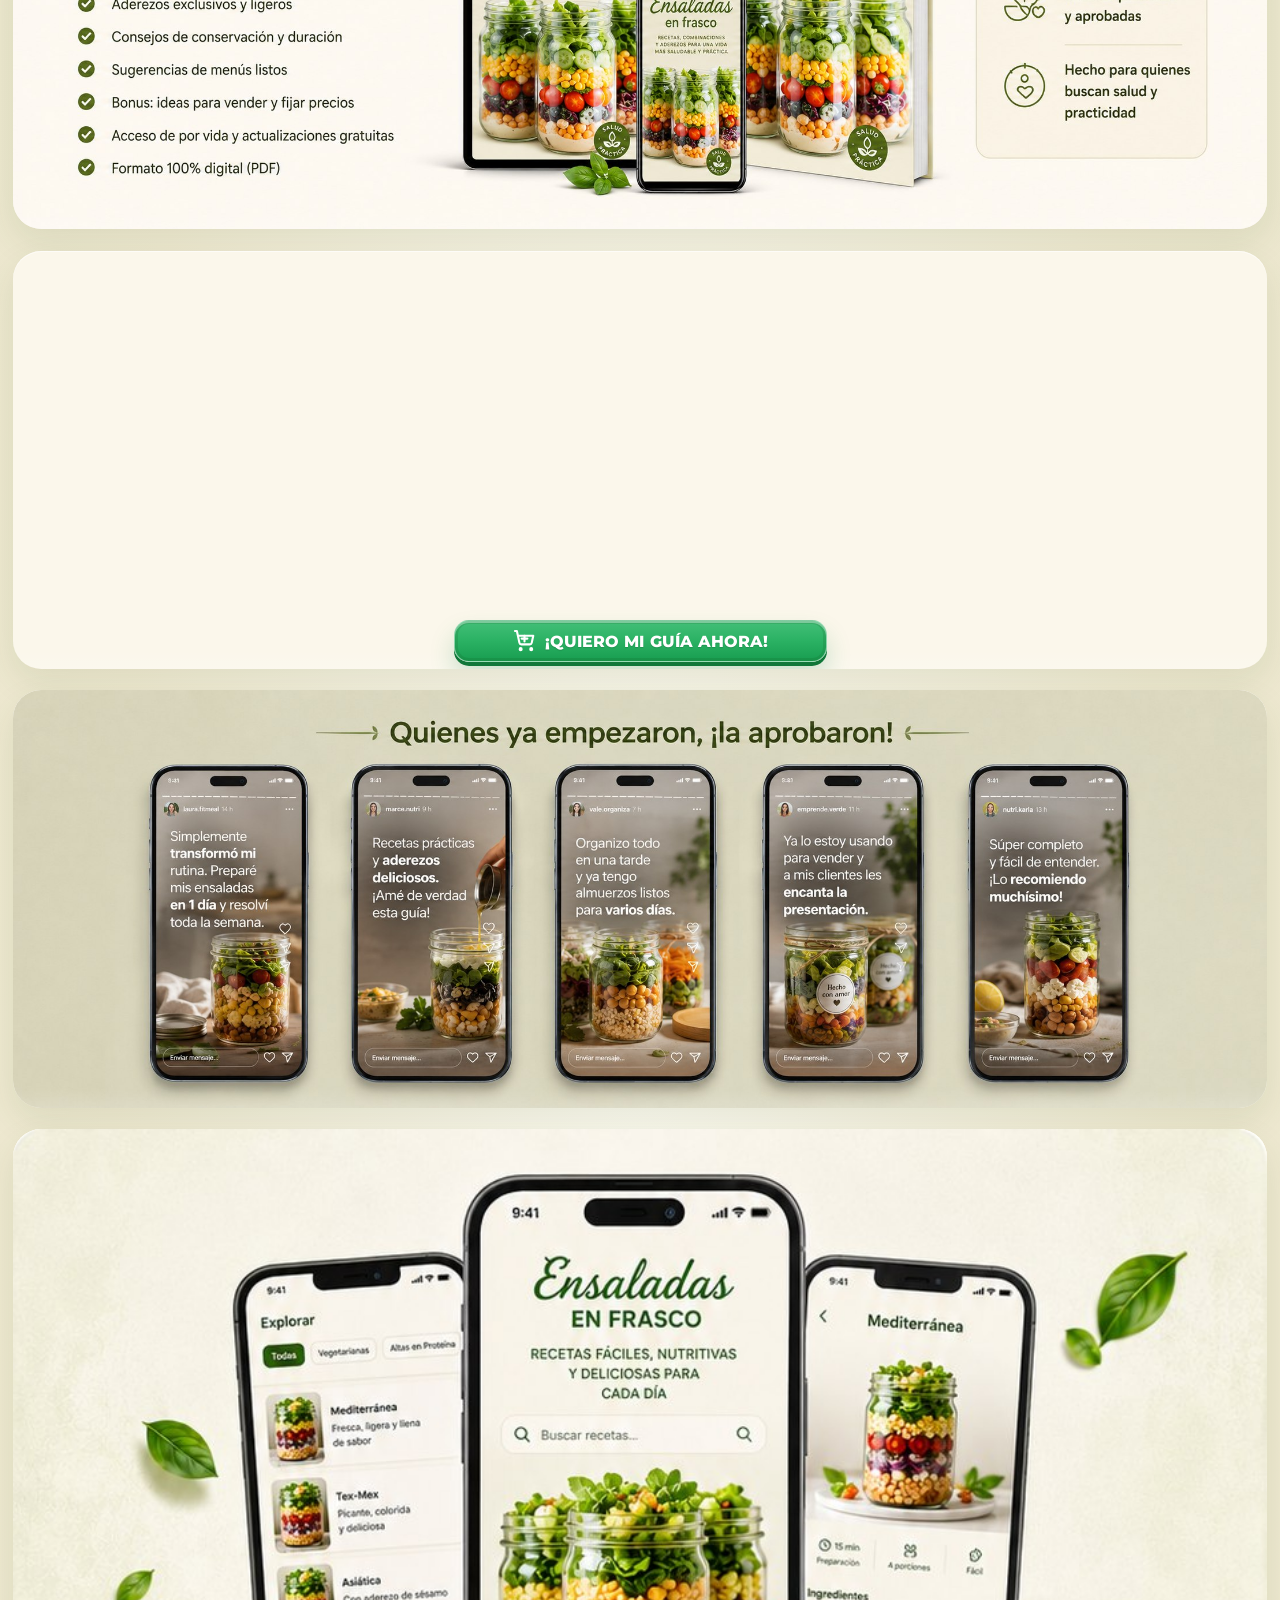
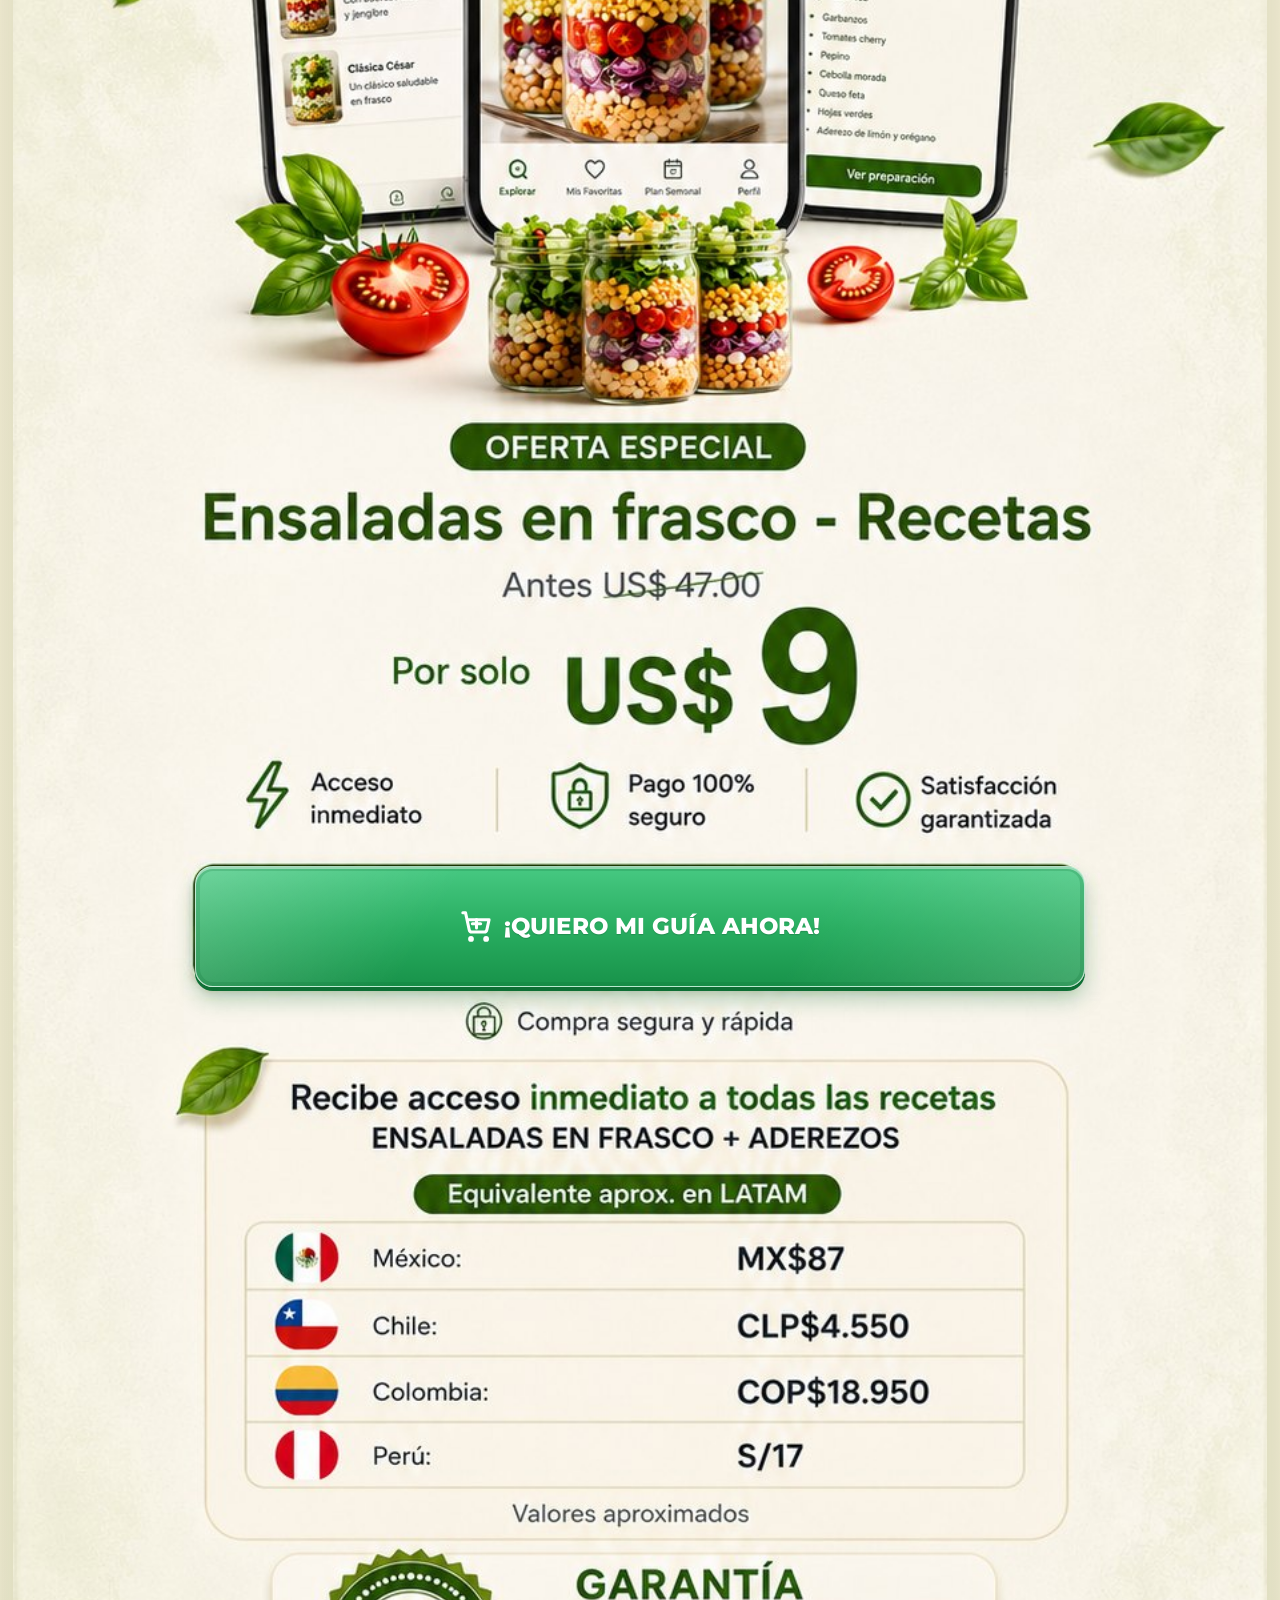
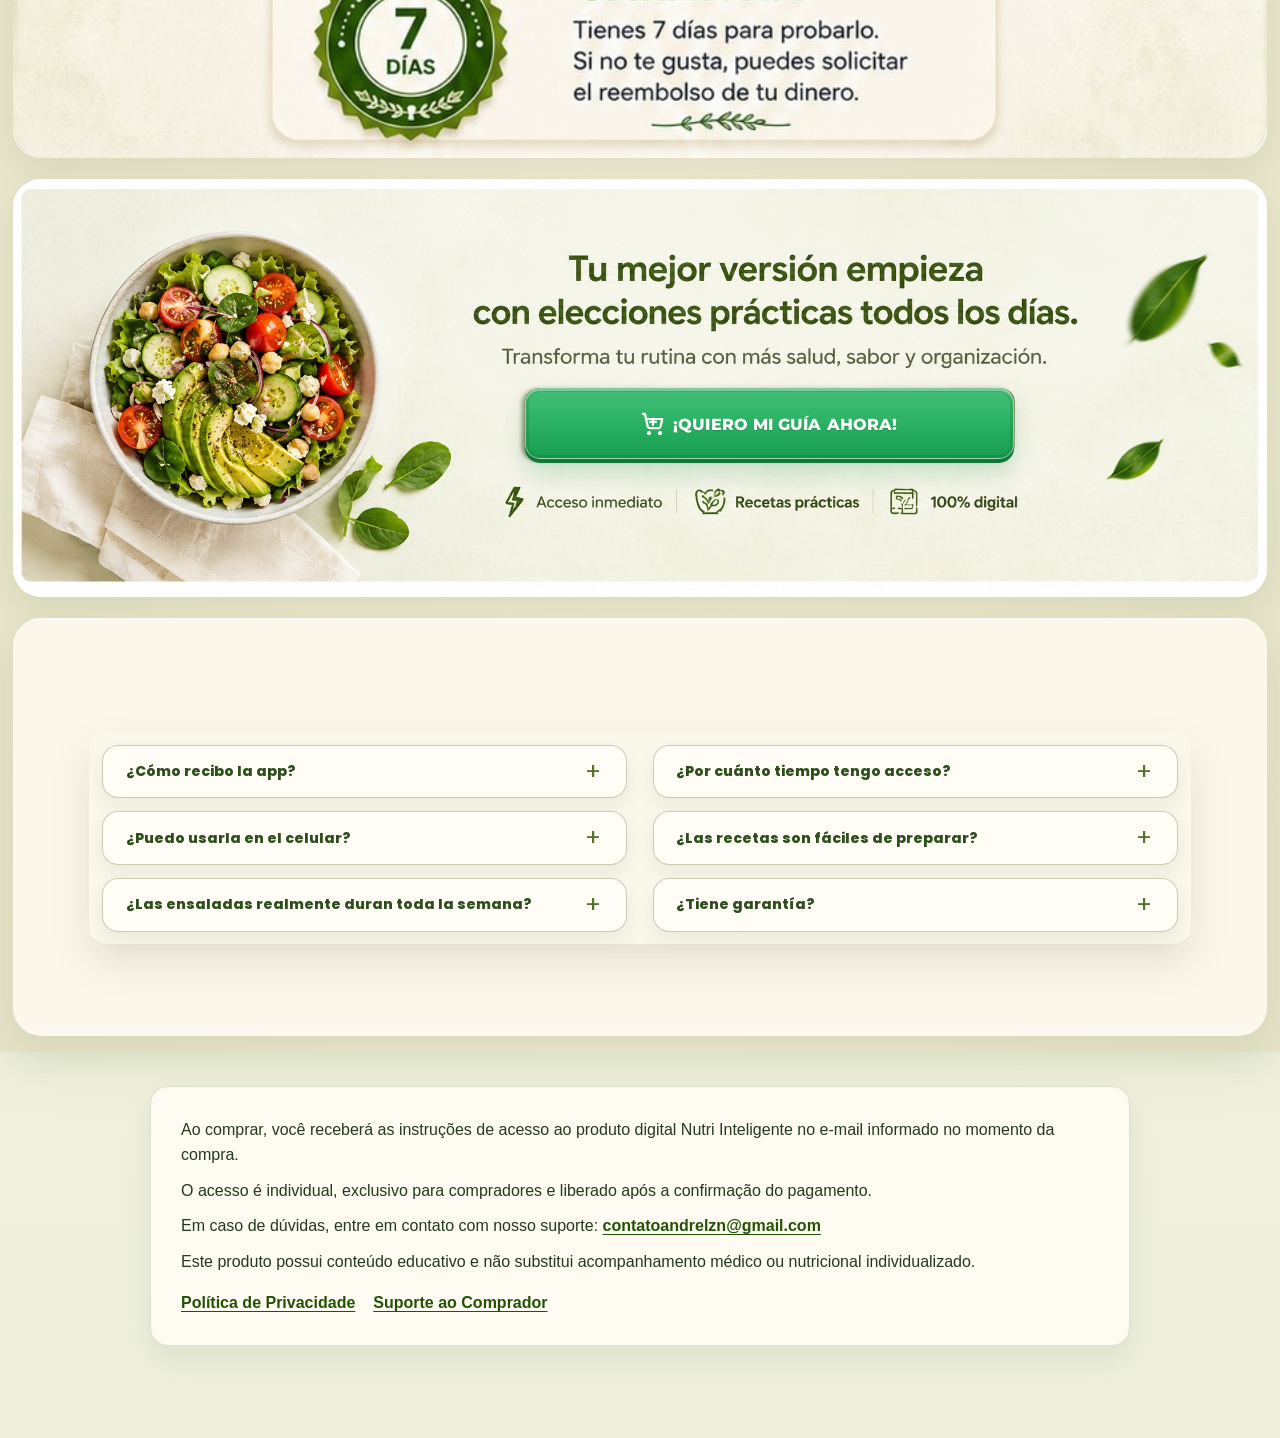
==== commit 57de6ec7: "Add V1 support and privacy pages" ====
--- a/index.html
+++ b/index.html
@@ -117,6 +117,17 @@
       </section>
     </main>
 
+    <footer class="sales-legal" aria-label="Informações legais e suporte">
+      <p>Ao comprar, você receberá as instruções de acesso ao produto digital Nutri Inteligente no e-mail informado no momento da compra.</p>
+      <p>O acesso é individual, exclusivo para compradores e liberado após a confirmação do pagamento.</p>
+      <p>Em caso de dúvidas, entre em contato com nosso suporte: <a href="mailto:contatoandrelzn@gmail.com">contatoandrelzn@gmail.com</a></p>
+      <p>Este produto possui conteúdo educativo e não substitui acompanhamento médico ou nutricional individualizado.</p>
+      <nav aria-label="Links importantes">
+        <a href="/politica-de-privacidade">Política de Privacidade</a>
+        <a href="/suporte">Suporte ao Comprador</a>
+      </nav>
+    </footer>
+
     <a class="floating-buy js-offer-link" href="#oferta" aria-label="Ver la oferta especial por US$9">
       <span>Oferta especial disponible</span>
       <strong>Ver oferta US$9</strong>
--- a/styles.css
+++ b/styles.css
@@ -279,6 +279,38 @@
   white-space: nowrap;
 }
 
+.sales-legal {
+  width: min(100% - 28px, 980px);
+  margin: clamp(18px, 3vw, 34px) auto 92px;
+  padding: clamp(18px, 3vw, 30px);
+  border: 1px solid rgba(49, 93, 20, 0.16);
+  border-radius: 18px;
+  color: #26381d;
+  background: rgba(255, 253, 246, 0.86);
+  box-shadow: 0 14px 30px rgba(49, 93, 20, 0.09);
+  font-family: Arial, Helvetica, sans-serif;
+  font-size: clamp(0.84rem, 1.5vw, 1rem);
+  line-height: 1.58;
+}
+
+.sales-legal p {
+  margin: 0 0 0.65rem;
+}
+
+.sales-legal a {
+  color: #245105;
+  font-weight: 700;
+  text-decoration: underline;
+  text-underline-offset: 3px;
+}
+
+.sales-legal nav {
+  display: flex;
+  flex-wrap: wrap;
+  gap: 10px 18px;
+  margin-top: 1rem;
+}
+
 .reveal {
   opacity: 0;
   transform: translateY(22px) scale(0.995);
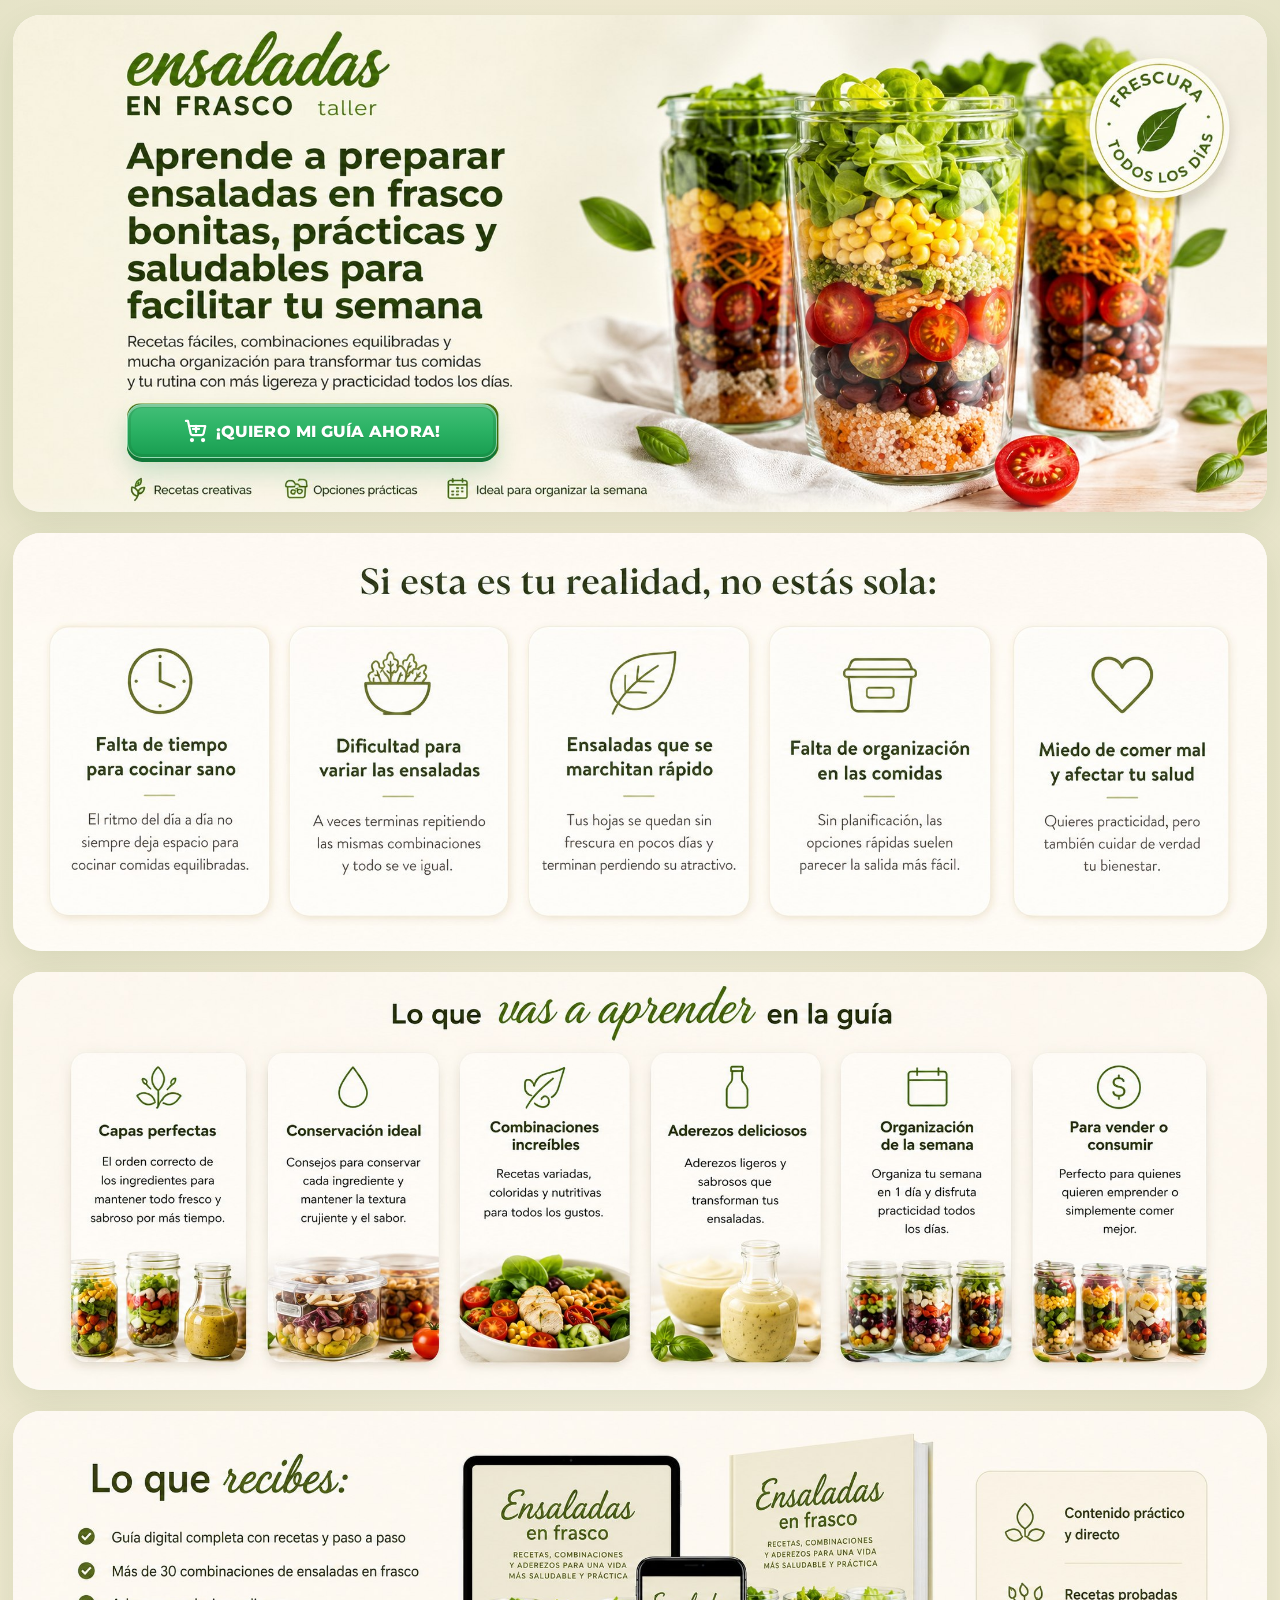
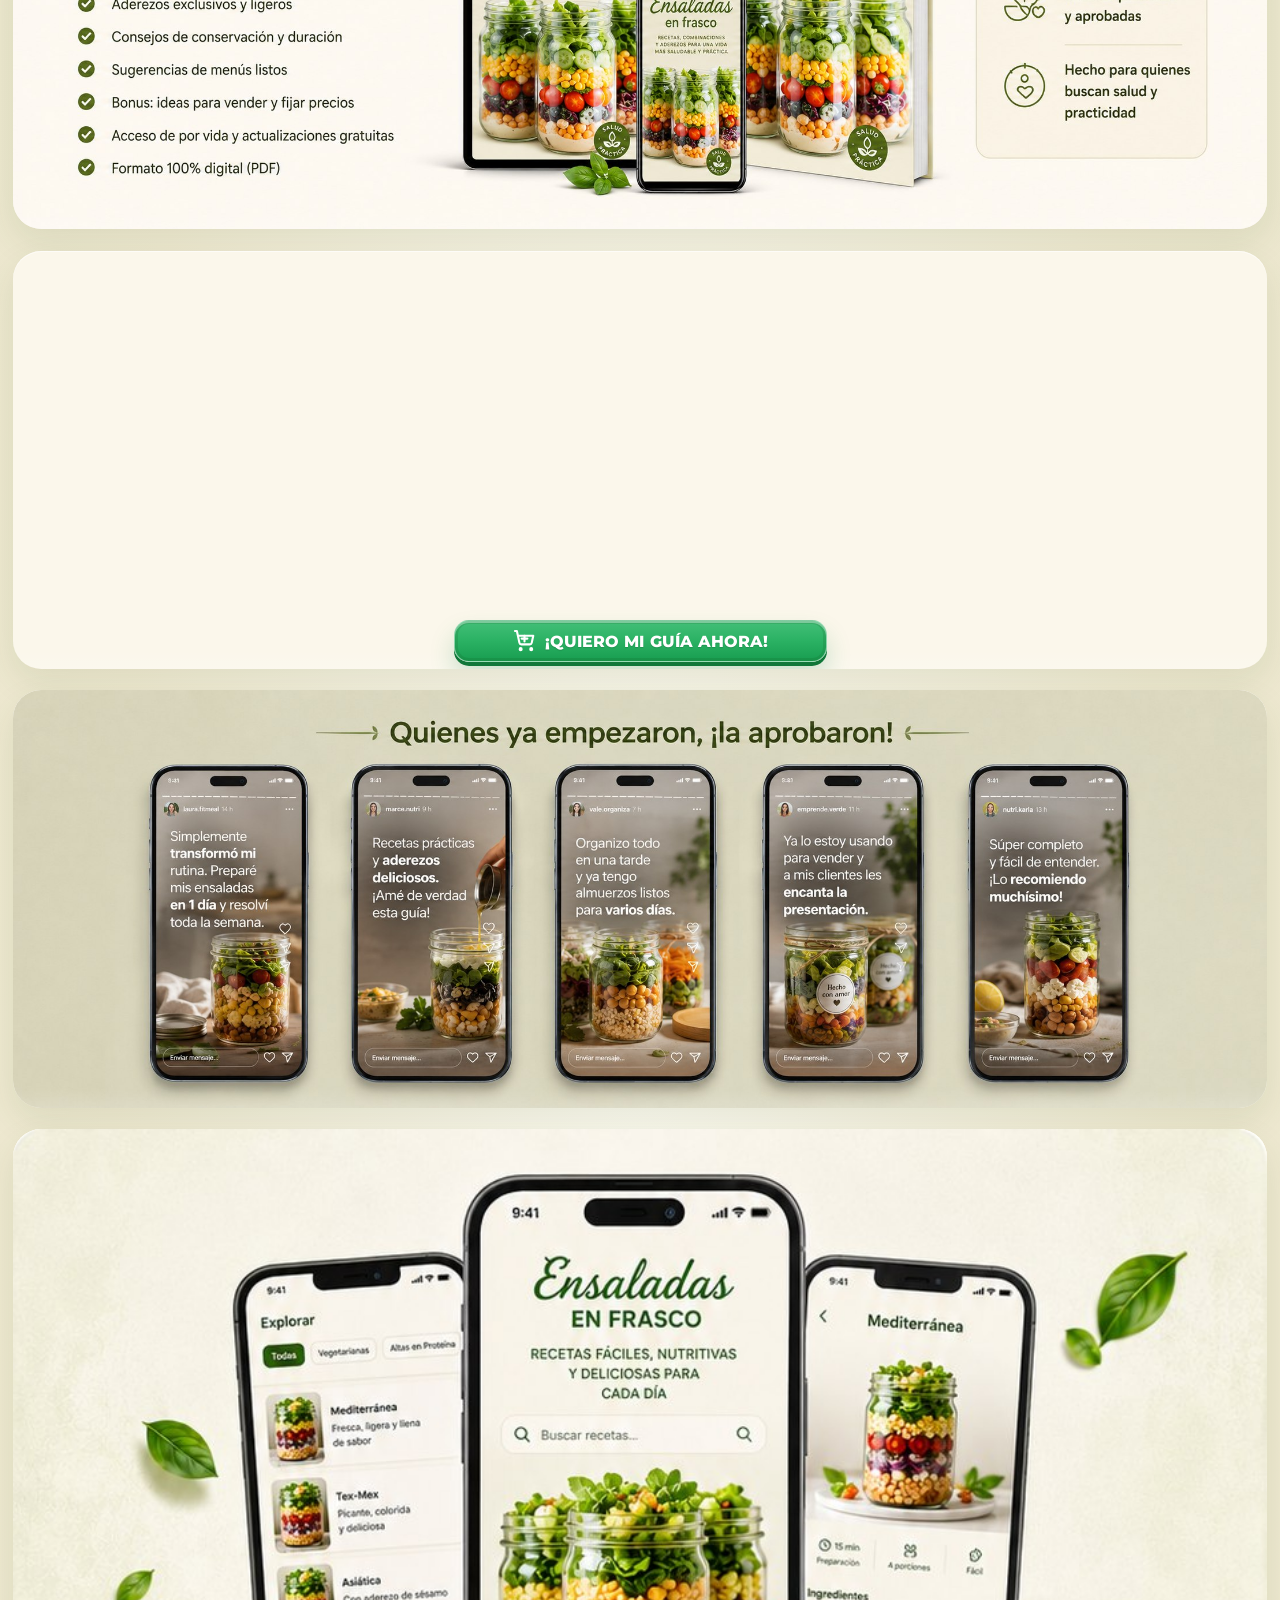
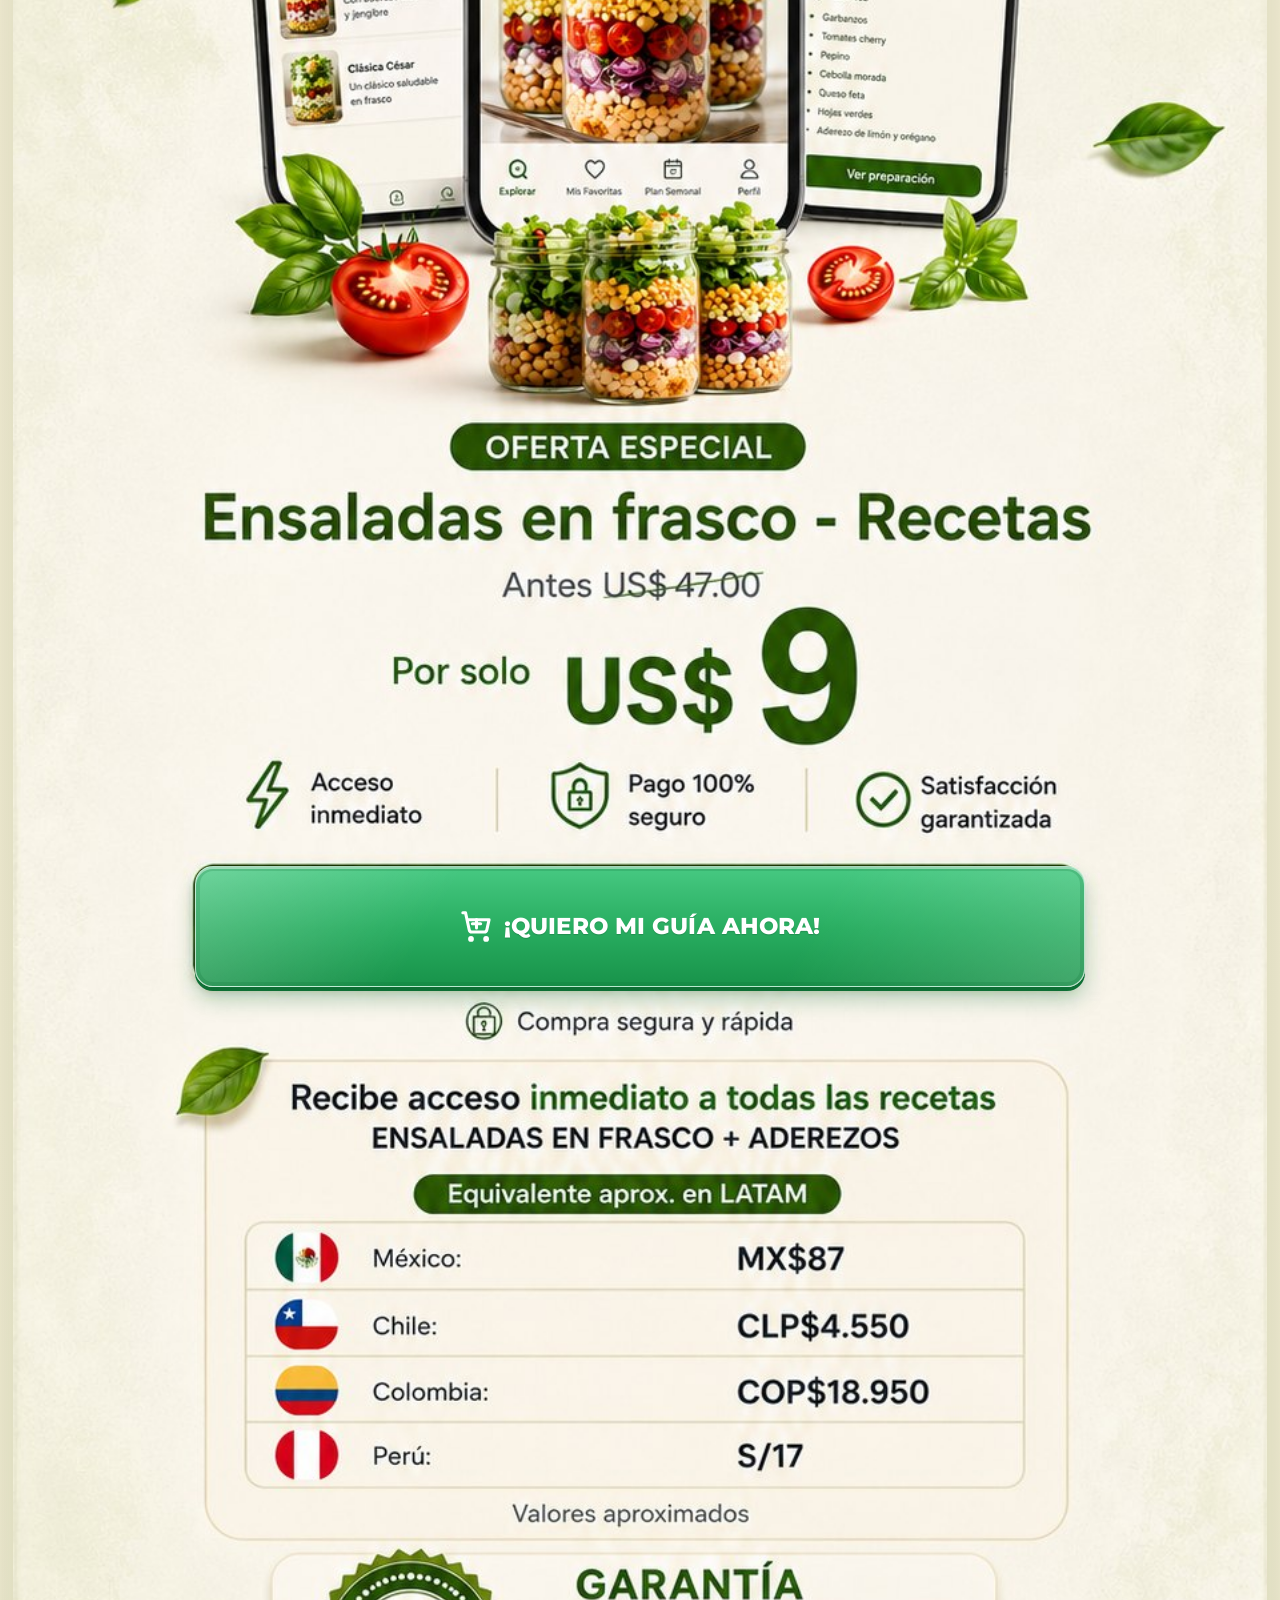
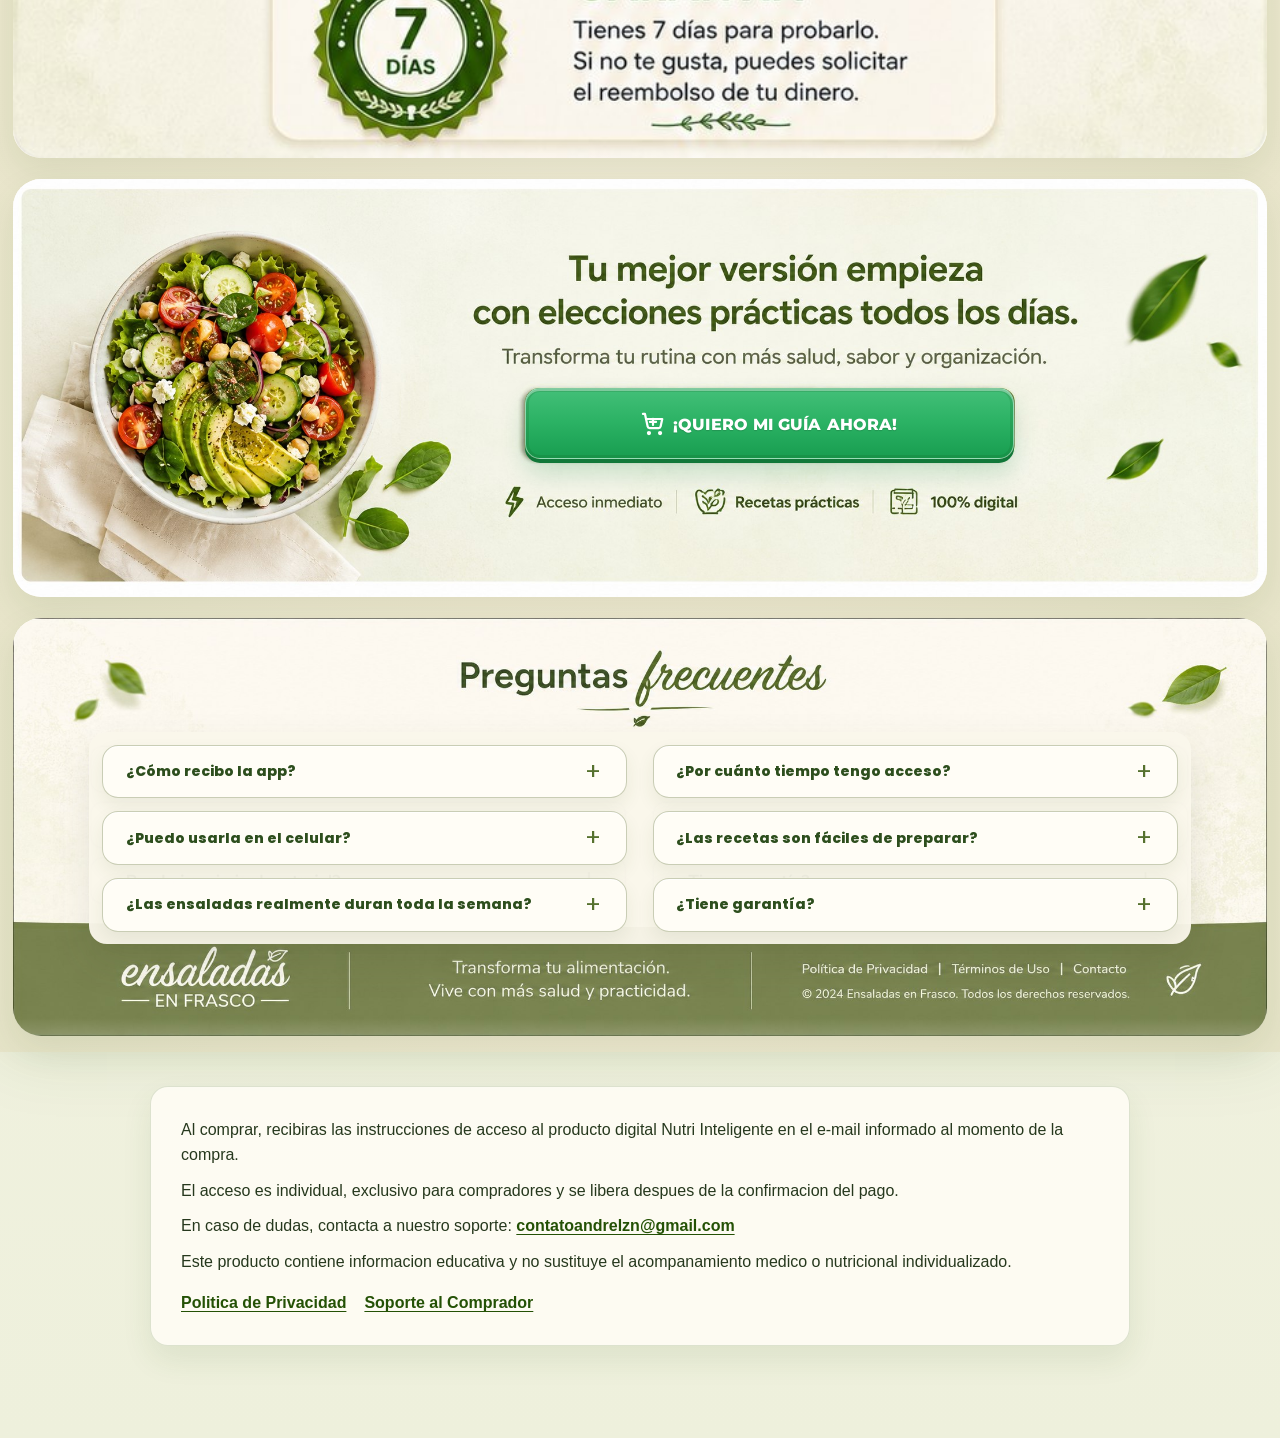
==== commit 3f60f08d: "Translate V1 legal content to Spanish" ====
--- a/index.html
+++ b/index.html
@@ -85,7 +85,7 @@
       <section class="page-section page-section--faq reveal" aria-label="Preguntas frecuentes y pie de página">
         <picture>
           <source media="(max-width: 760px)" srcset="assets/mobile-section-09-faq-footer.jpg" width="941" height="1672">
-          <img src="assets/section-09-faq-footer.jpg" width="2172" height="724" alt="Preguntas frecuentes y rodapé Ensaladas en Frasco" loading="lazy" decoding="async">
+          <img src="assets/section-09-faq-footer.jpg" width="2172" height="724" alt="Preguntas frecuentes y pie de pagina Ensaladas en Frasco" loading="lazy" decoding="async">
         </picture>
 
         <div class="faq-overlay" aria-label="Preguntas frecuentes">
@@ -117,14 +117,14 @@
       </section>
     </main>
 
-    <footer class="sales-legal" aria-label="Informações legais e suporte">
-      <p>Ao comprar, você receberá as instruções de acesso ao produto digital Nutri Inteligente no e-mail informado no momento da compra.</p>
-      <p>O acesso é individual, exclusivo para compradores e liberado após a confirmação do pagamento.</p>
-      <p>Em caso de dúvidas, entre em contato com nosso suporte: <a href="mailto:contatoandrelzn@gmail.com">contatoandrelzn@gmail.com</a></p>
-      <p>Este produto possui conteúdo educativo e não substitui acompanhamento médico ou nutricional individualizado.</p>
-      <nav aria-label="Links importantes">
-        <a href="/politica-de-privacidade">Política de Privacidade</a>
-        <a href="/suporte">Suporte ao Comprador</a>
+    <footer class="sales-legal" aria-label="Informacion legal y soporte">
+      <p>Al comprar, recibiras las instrucciones de acceso al producto digital Nutri Inteligente en el e-mail informado al momento de la compra.</p>
+      <p>El acceso es individual, exclusivo para compradores y se libera despues de la confirmacion del pago.</p>
+      <p>En caso de dudas, contacta a nuestro soporte: <a href="mailto:contatoandrelzn@gmail.com">contatoandrelzn@gmail.com</a></p>
+      <p>Este producto contiene informacion educativa y no sustituye el acompanamiento medico o nutricional individualizado.</p>
+      <nav aria-label="Enlaces importantes">
+        <a href="/politica-de-privacidade">Politica de Privacidad</a>
+        <a href="/suporte">Soporte al Comprador</a>
       </nav>
     </footer>
 
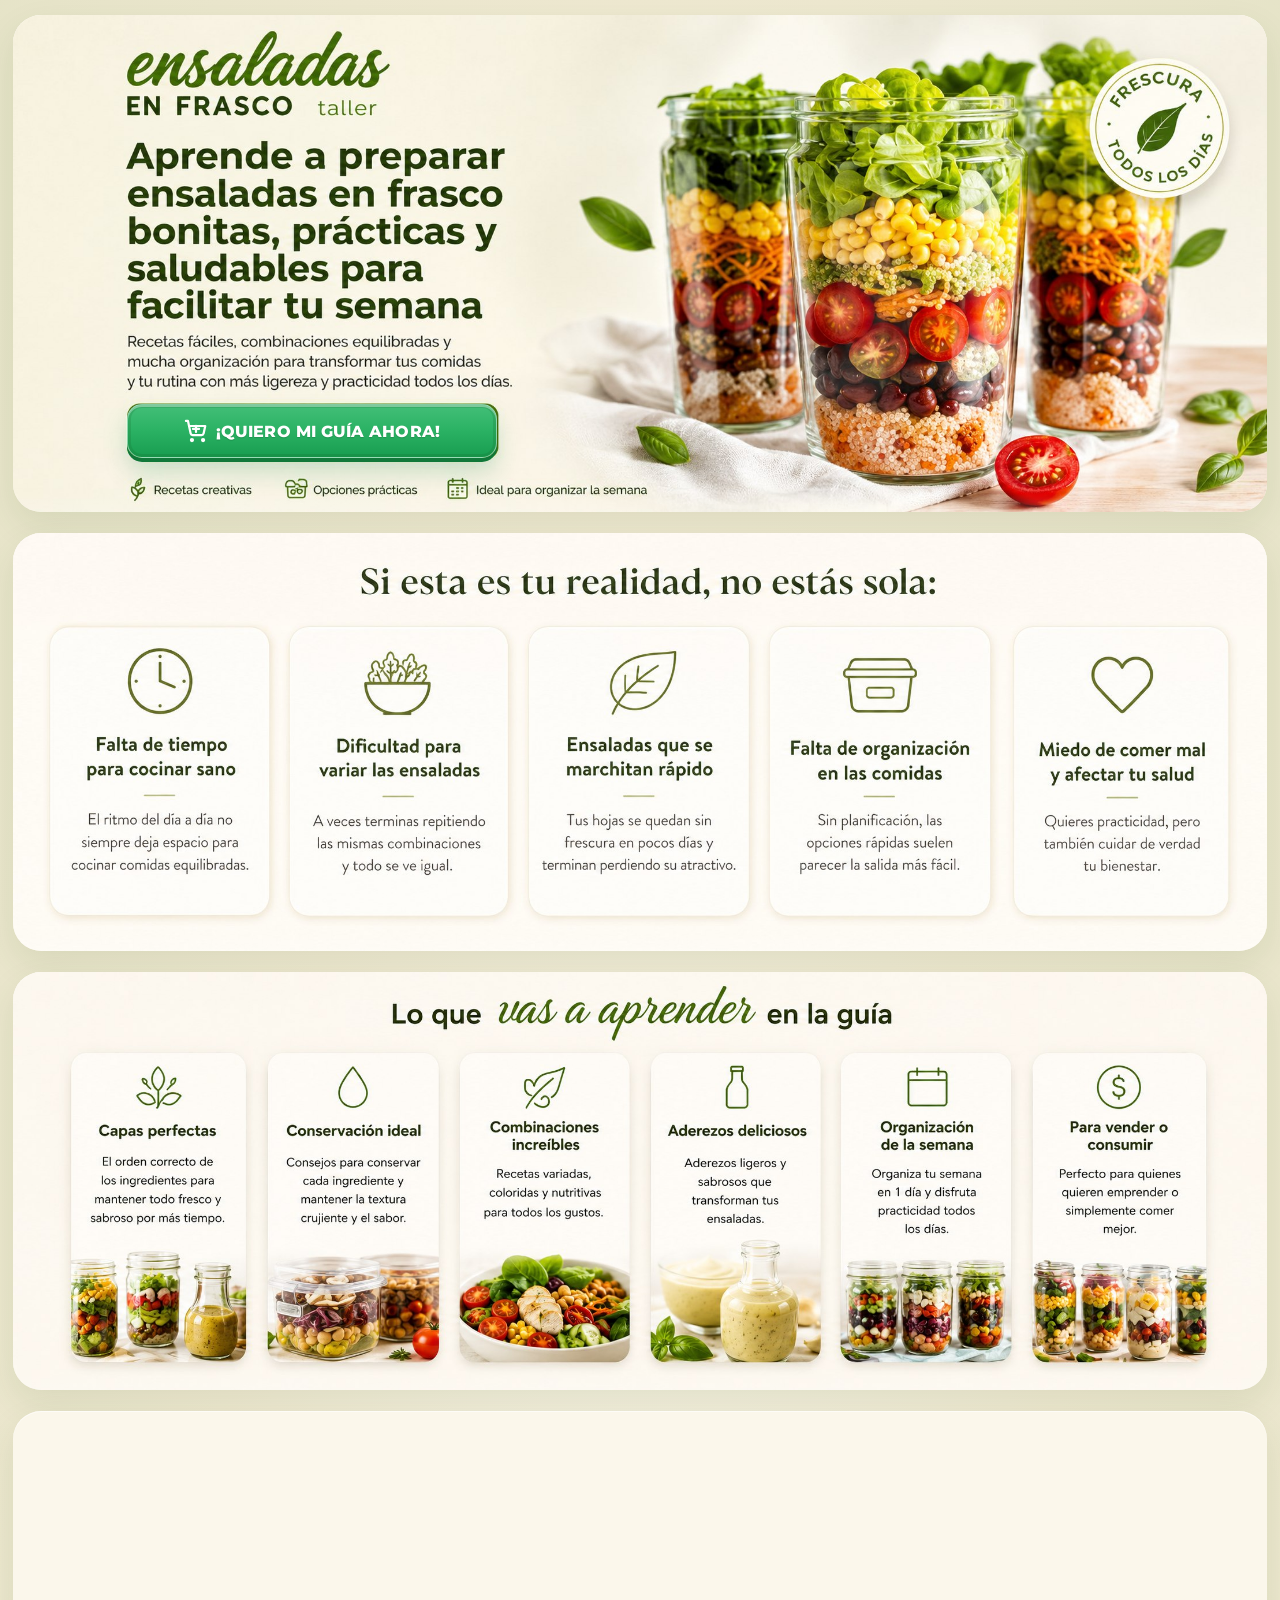
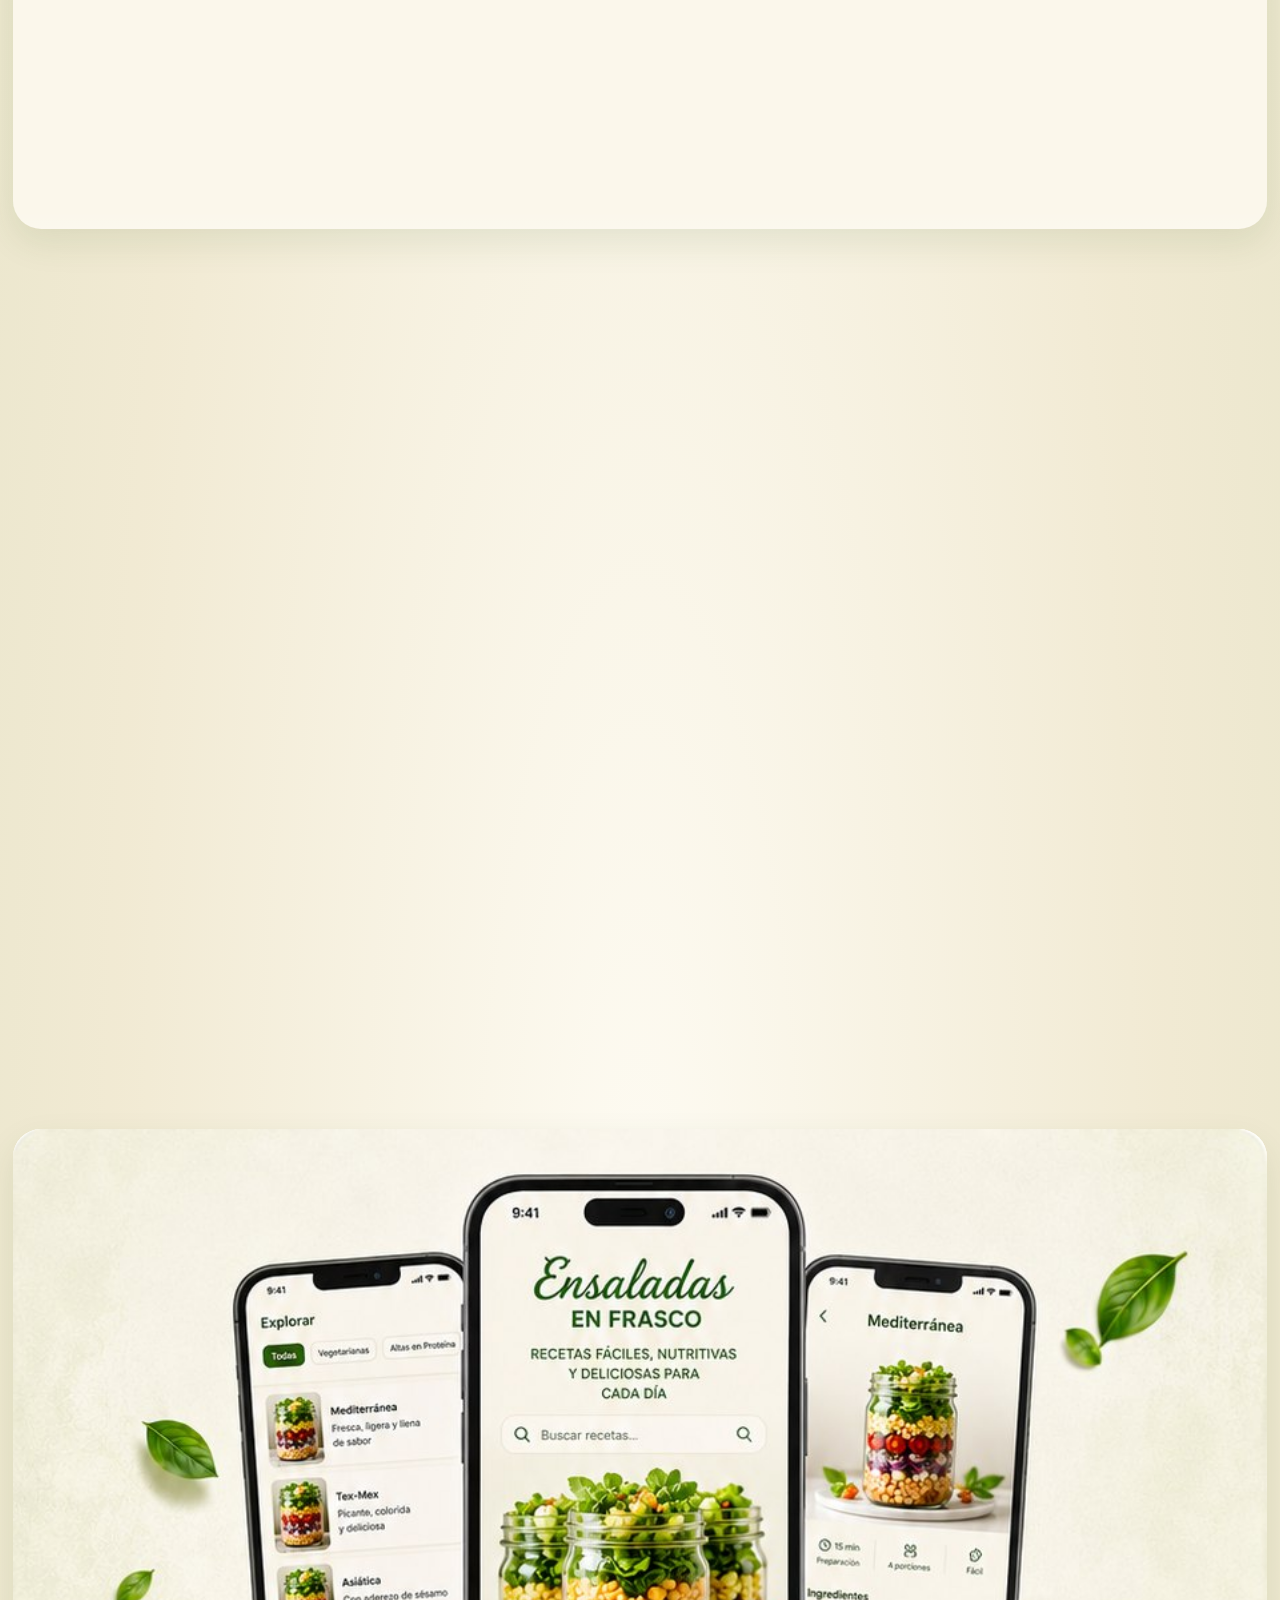
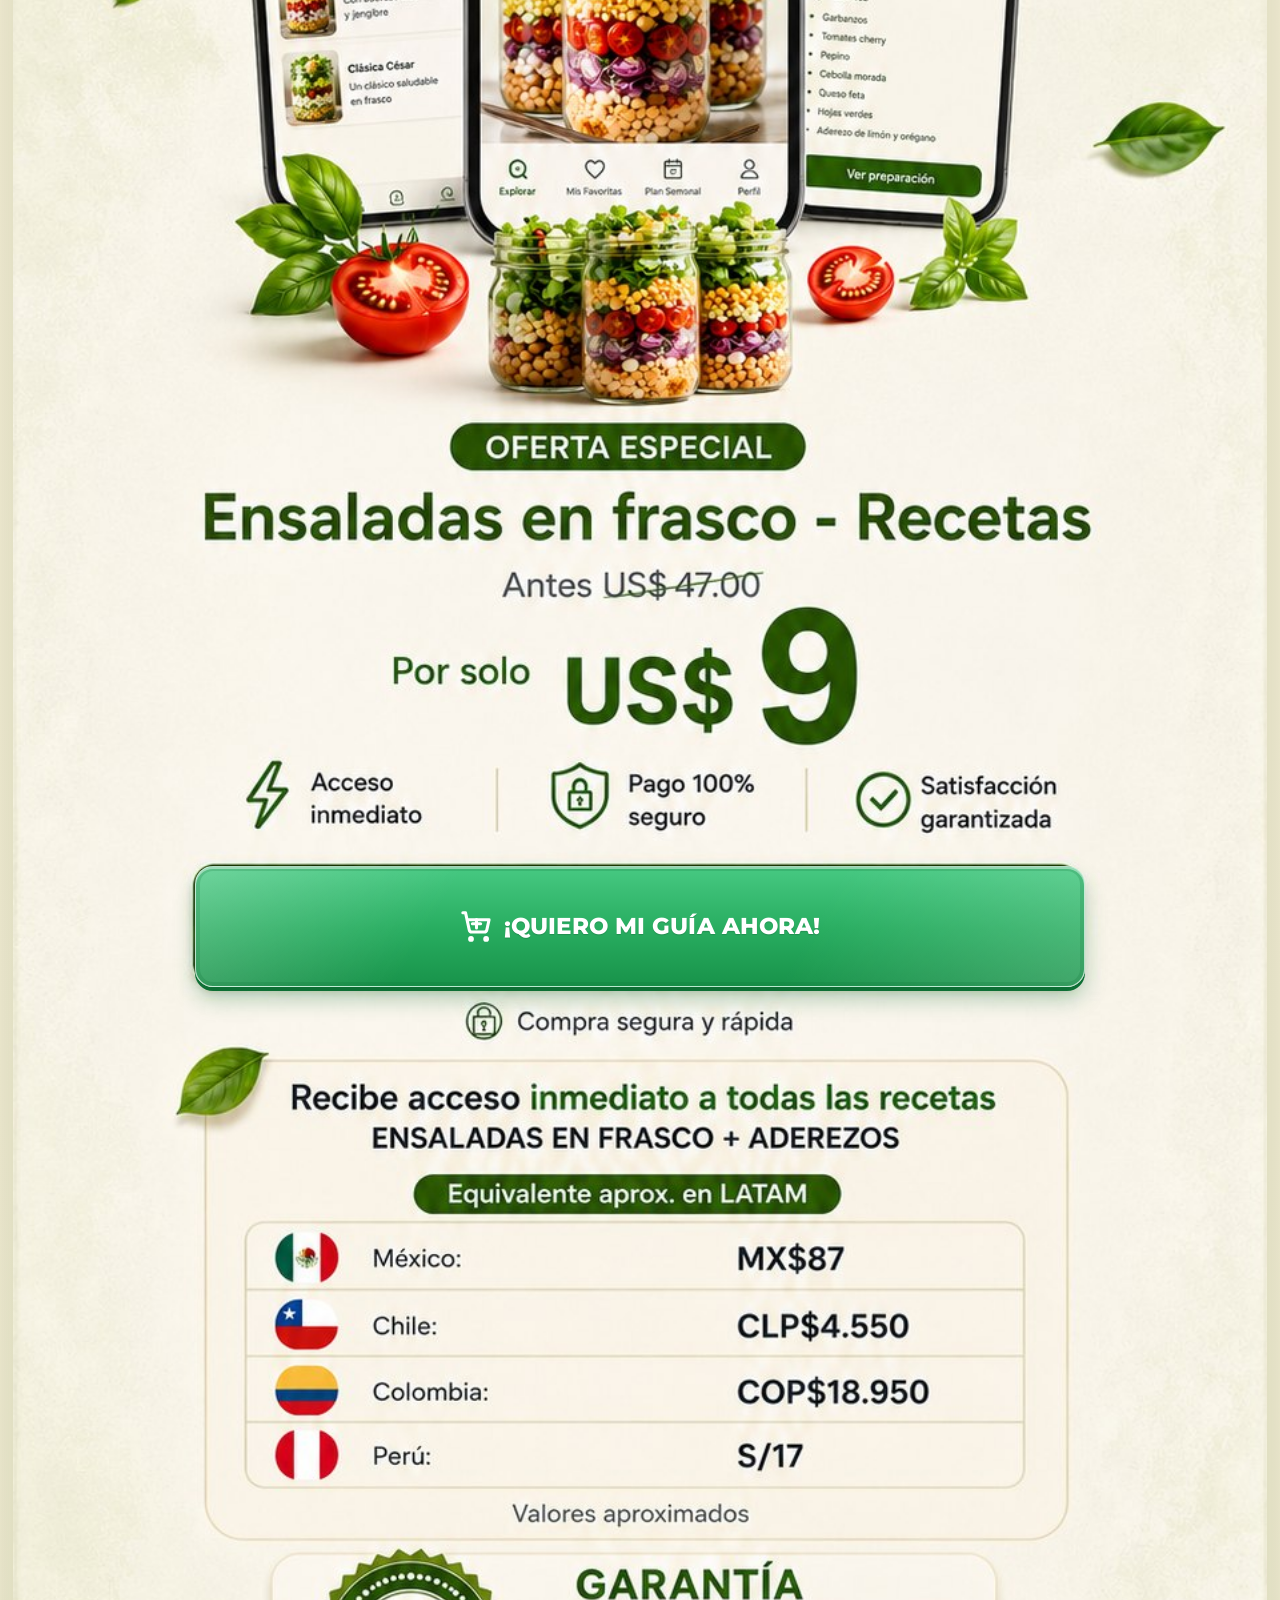
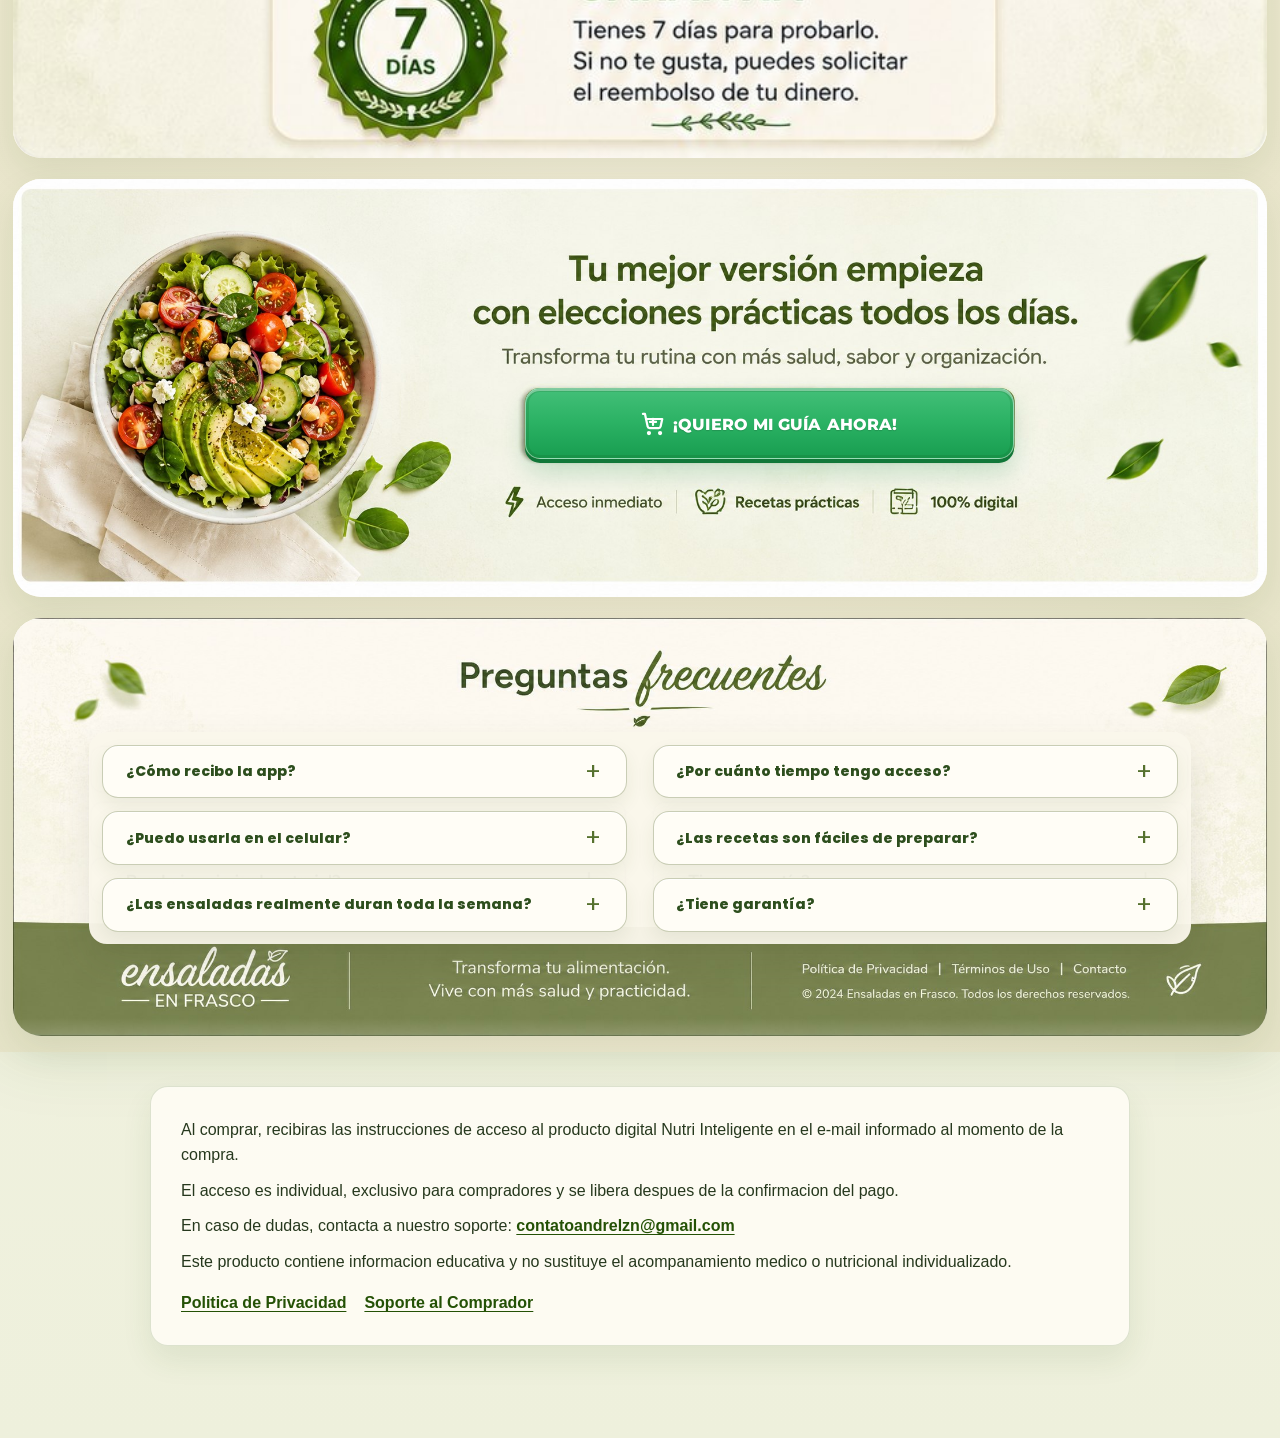
==== commit 6e8d3707: "Configure V1 Hotmart checkout and UTMify" ====
--- a/index.html
+++ b/index.html
@@ -11,8 +11,23 @@
     <meta property="og:type" content="website">
     <link rel="preconnect" href="https://fonts.googleapis.com">
     <link rel="preconnect" href="https://fonts.gstatic.com" crossorigin>
+    <link rel="preconnect" href="https://cdn.utmify.com.br">
     <link href="https://fonts.googleapis.com/css2?family=Montserrat:wght@700;800;900&family=Poppins:wght@600;700;800;900&display=swap" rel="stylesheet">
     <link rel="stylesheet" href="styles.css">
+    <script>
+      window.pixelId = "6a0cf3ba19be681029255534";
+      var utmifyPixel = document.createElement("script");
+      utmifyPixel.setAttribute("async", "");
+      utmifyPixel.setAttribute("defer", "");
+      utmifyPixel.setAttribute("src", "https://cdn.utmify.com.br/scripts/pixel/pixel.js");
+      document.head.appendChild(utmifyPixel);
+    </script>
+    <script
+      src="https://cdn.utmify.com.br/scripts/utms/latest.js"
+      data-utmify-prevent-subids
+      async
+      defer
+    ></script>
   </head>
   <body>
     <header class="sr-only">
@@ -71,7 +86,7 @@
           <source media="(max-width: 760px)" srcset="assets/mobile-section-07-offer.jpg" width="941" height="1672">
           <img src="assets/section-07-offer.jpg" width="941" height="1672" alt="Oferta especial Ensaladas en frasco Recetas, antes US$47.00, por solo US$9, con acceso a la app y garantía de 7 días" loading="lazy" decoding="async">
         </picture>
-        <a class="hotspot hotspot--offer hotspot--checkout js-offer-link" href="#oferta" aria-label="Ver la oferta especial de Ensaladas en Frasco">¡QUIERO MI GUÍA AHORA!</a>
+        <a class="hotspot hotspot--offer hotspot--checkout js-checkout utmify-ic" href="https://pay.hotmart.com/Q105930297M" aria-label="Comprar Ensaladas en Frasco por Hotmart">¡QUIERO MI GUÍA AHORA!</a>
       </section>
 
       <section class="page-section page-section--final reveal" aria-label="CTA final">
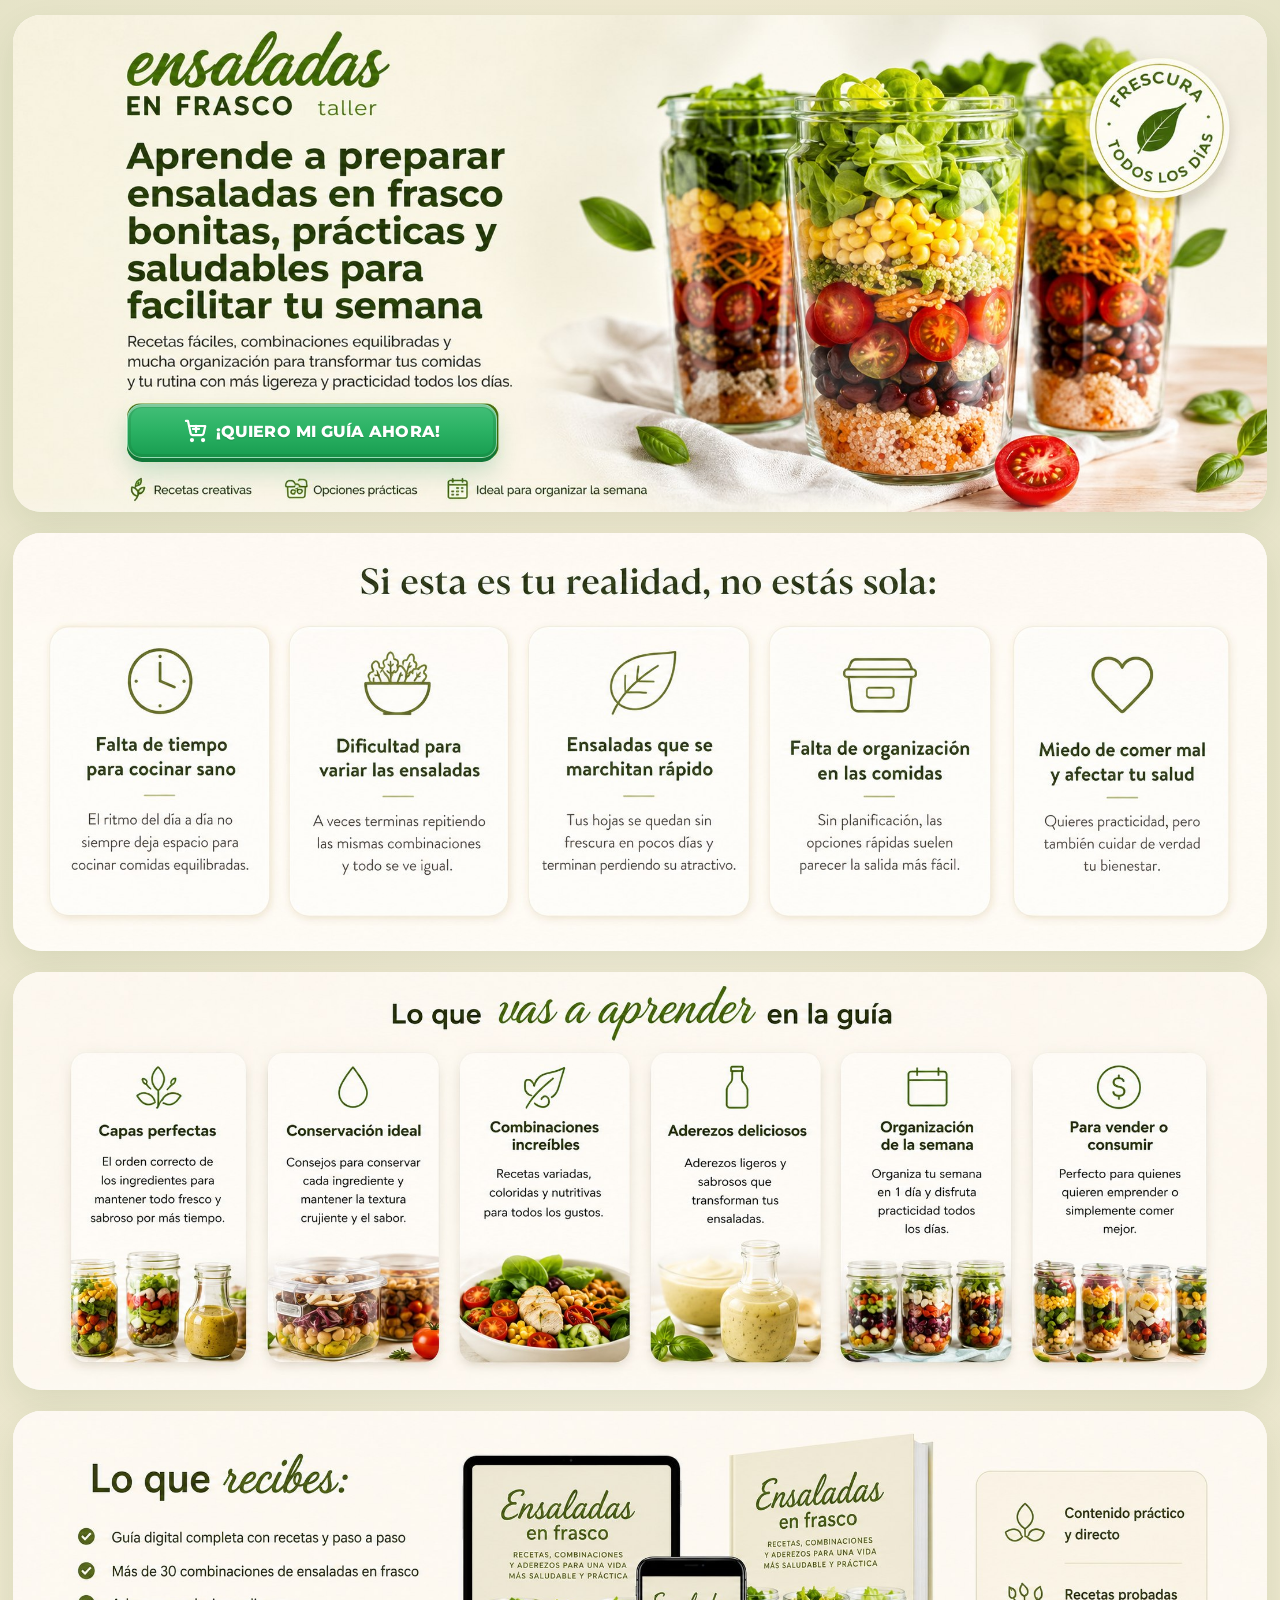
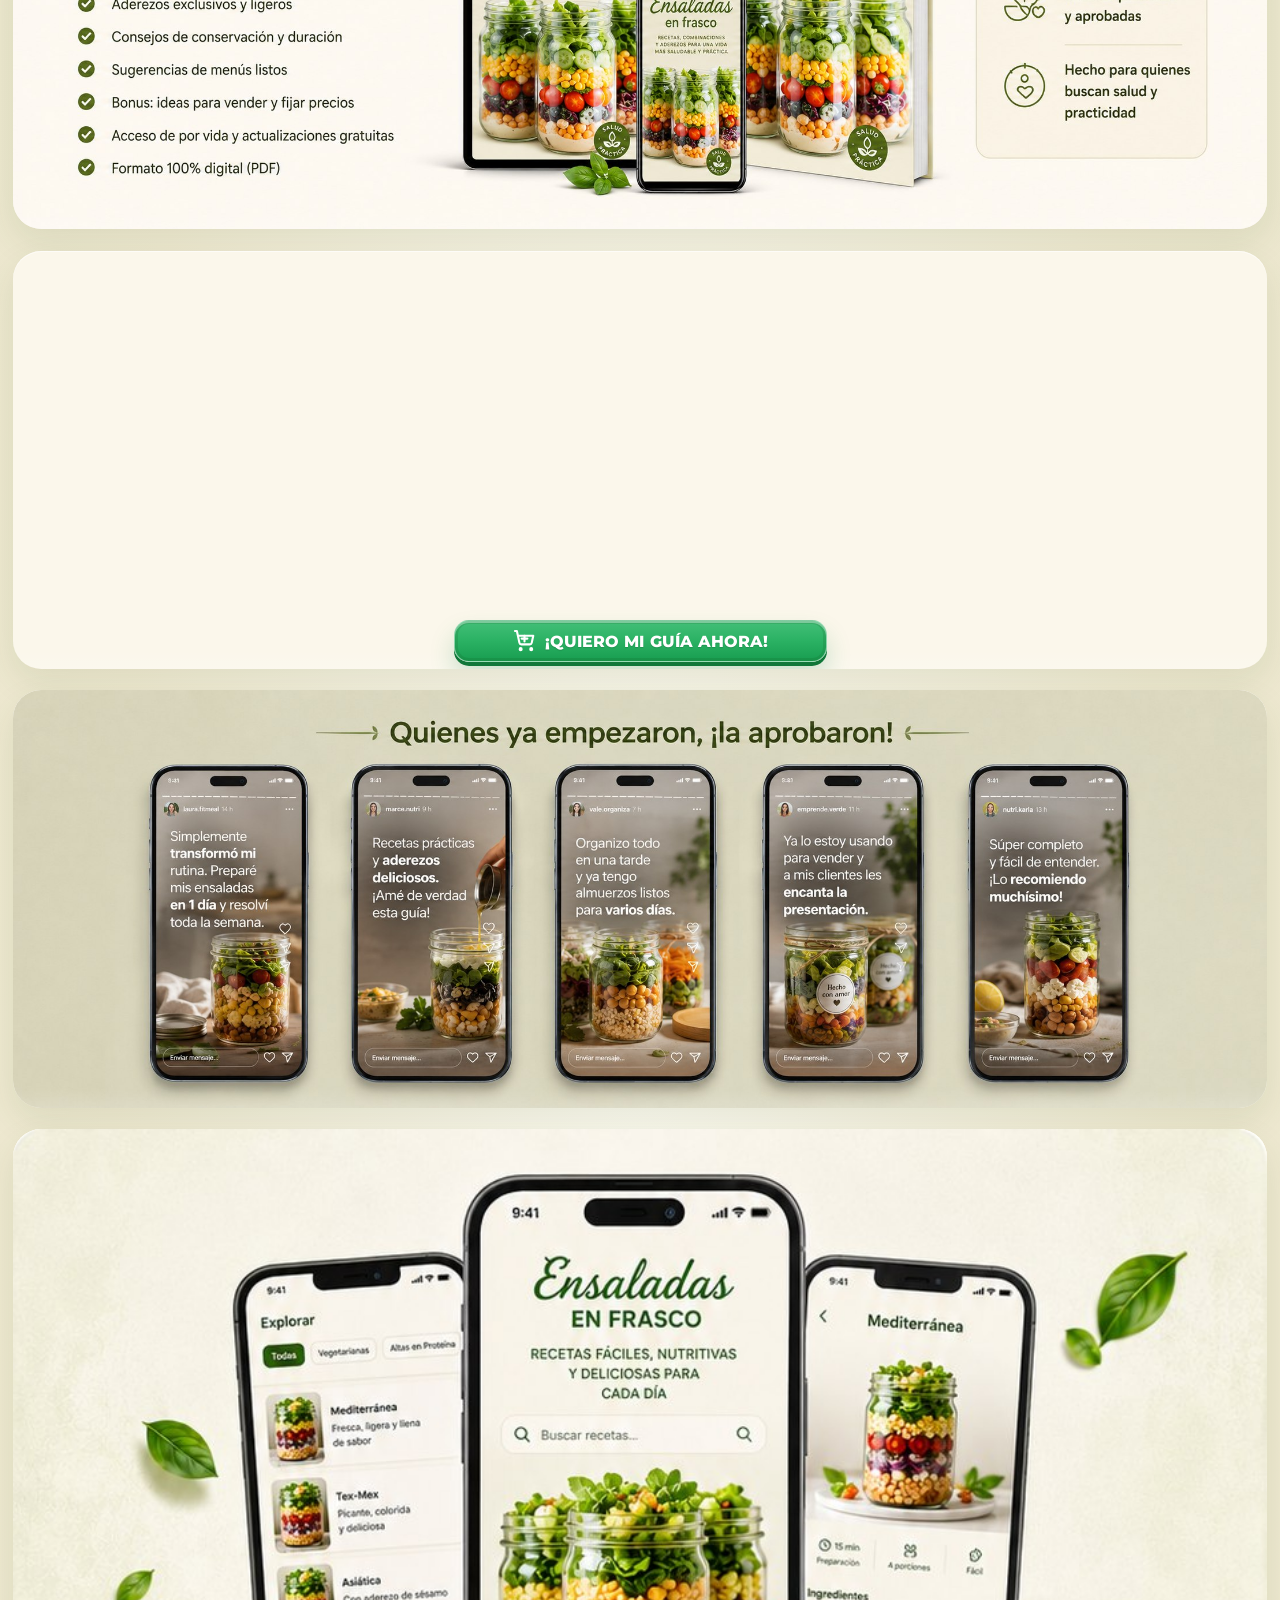
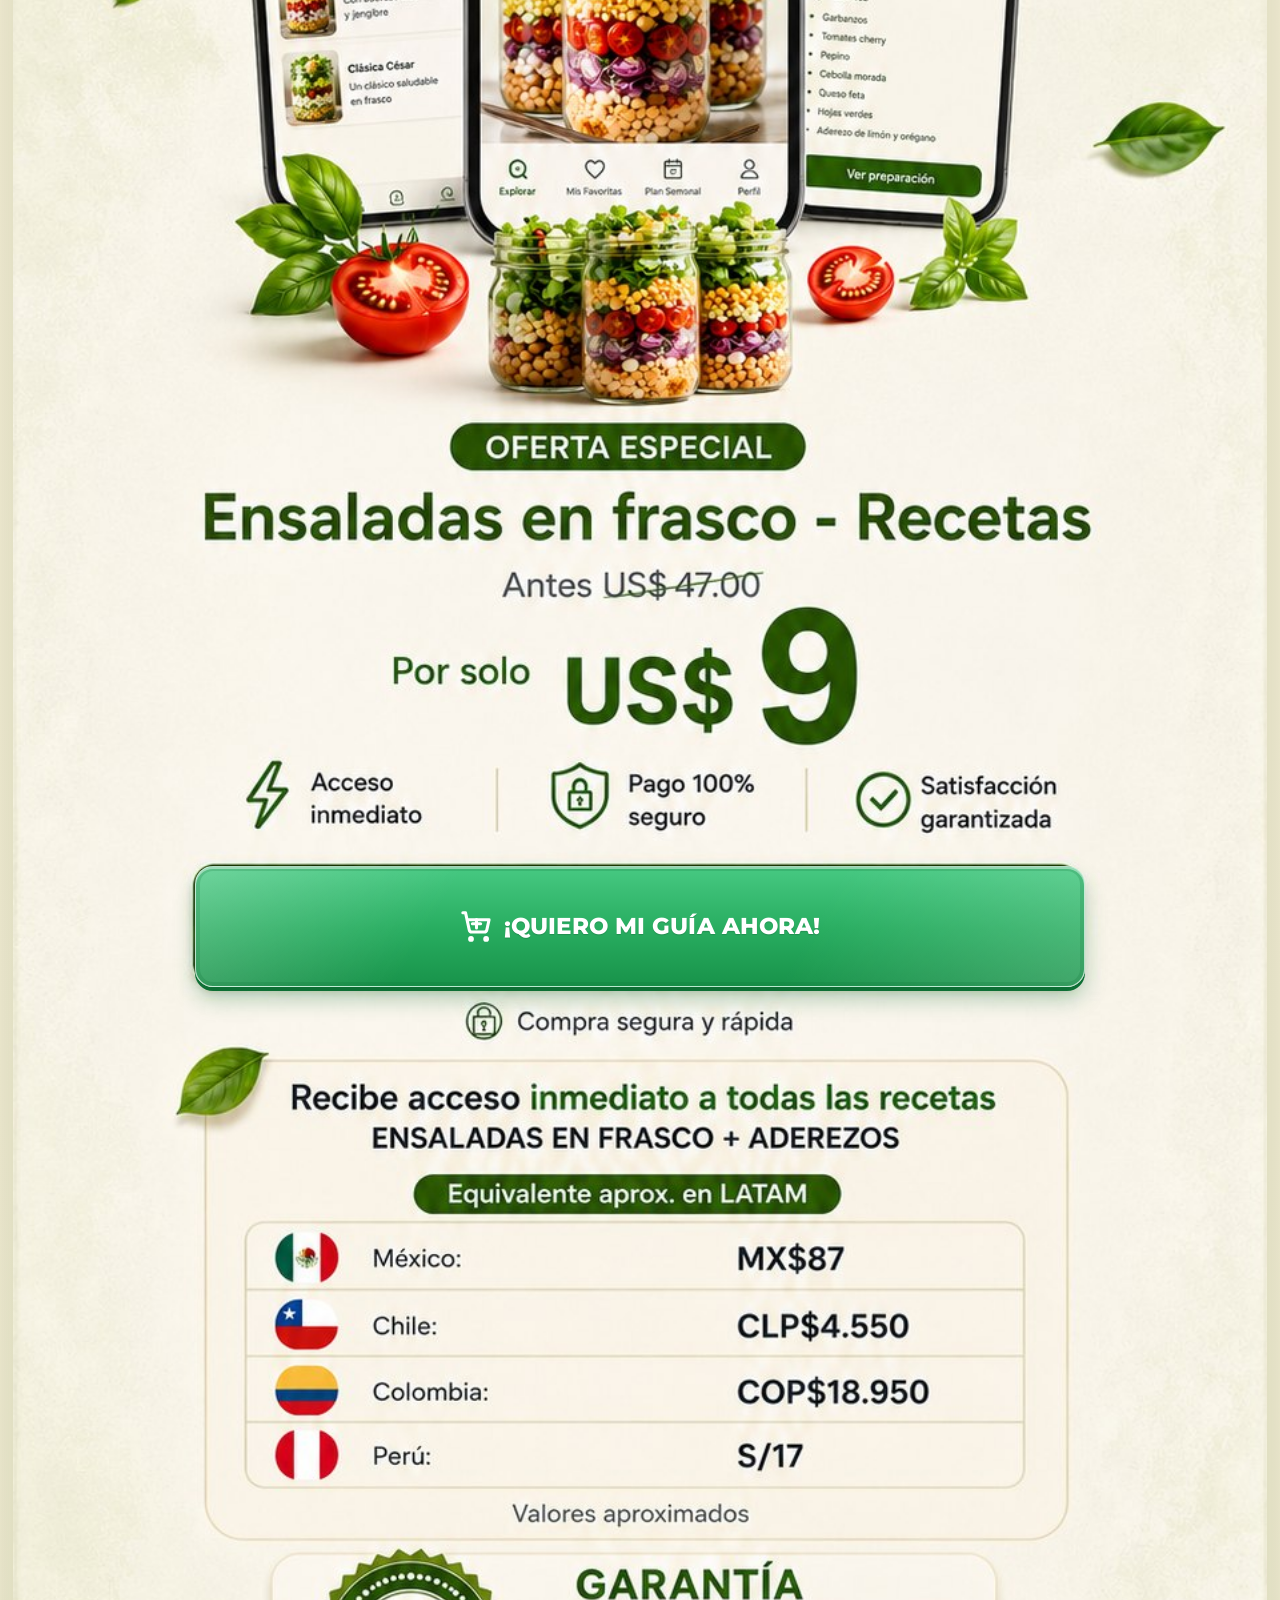
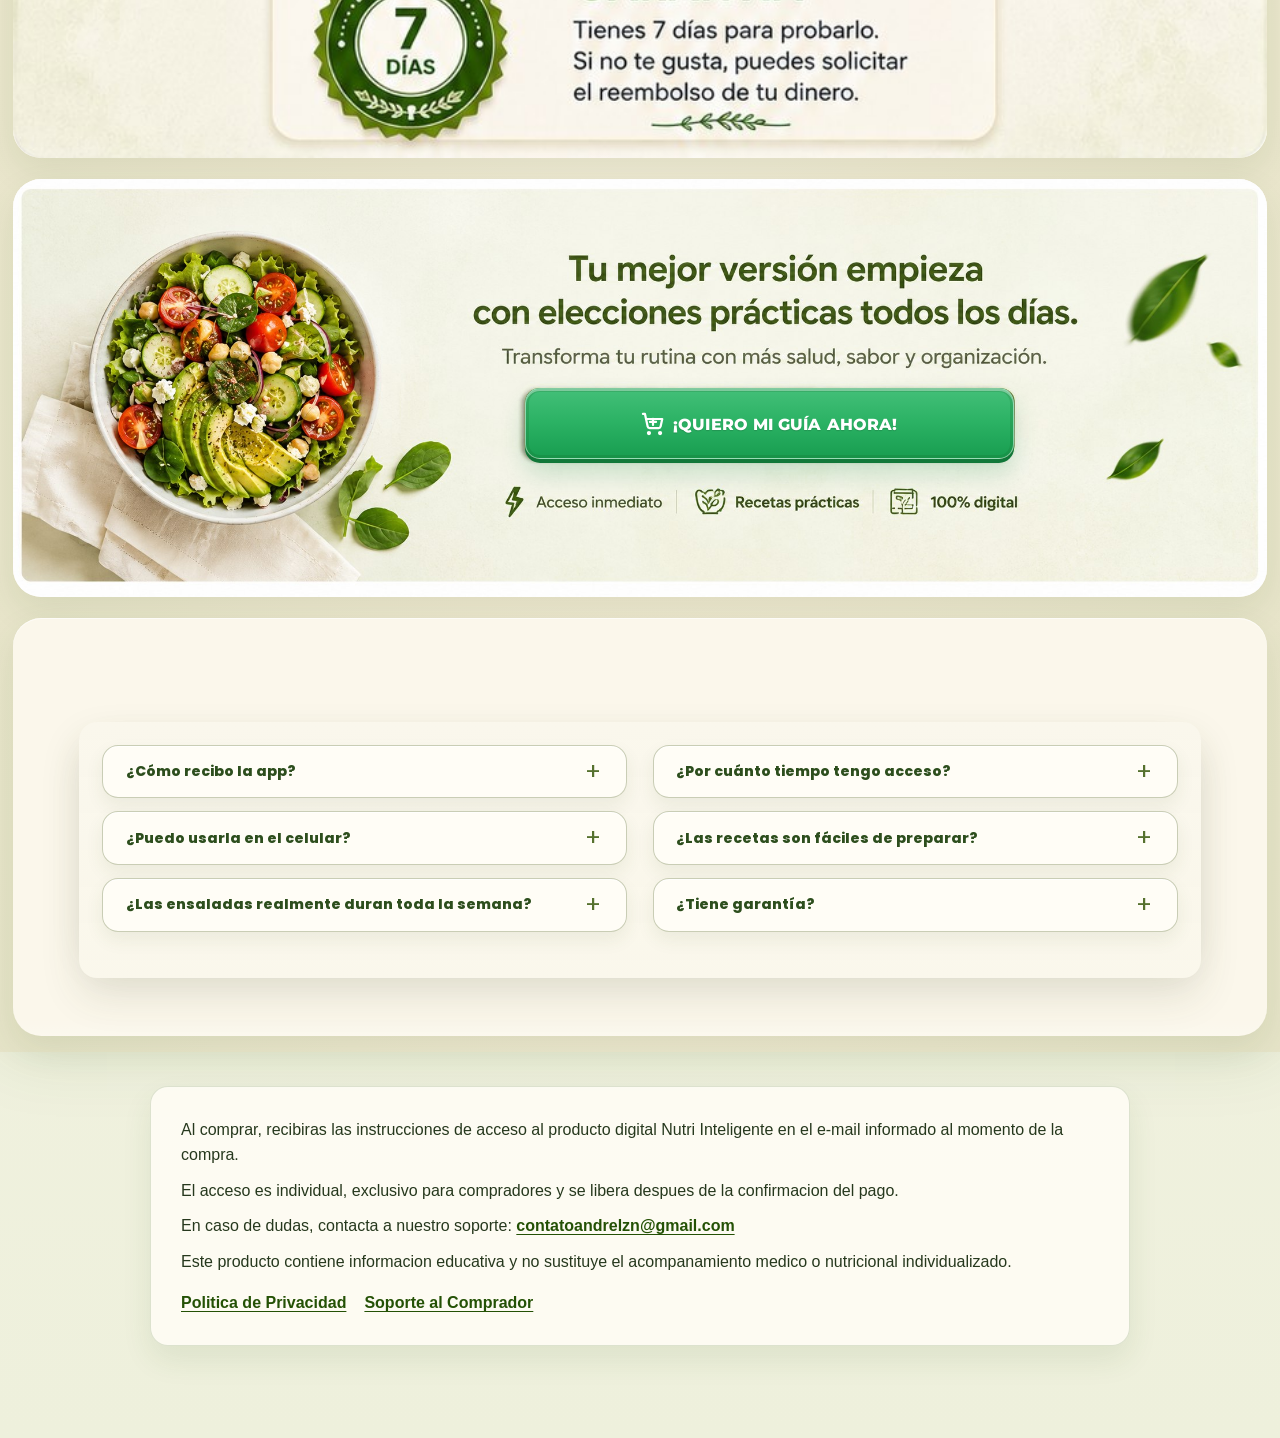
==== commit 6759b3b3: "Update V1 Hotmart checkout mode" ====
--- a/index.html
+++ b/index.html
@@ -86,7 +86,7 @@
           <source media="(max-width: 760px)" srcset="assets/mobile-section-07-offer.jpg" width="941" height="1672">
           <img src="assets/section-07-offer.jpg" width="941" height="1672" alt="Oferta especial Ensaladas en frasco Recetas, antes US$47.00, por solo US$9, con acceso a la app y garantía de 7 días" loading="lazy" decoding="async">
         </picture>
-        <a class="hotspot hotspot--offer hotspot--checkout js-checkout utmify-ic" href="https://pay.hotmart.com/Q105930297M" aria-label="Comprar Ensaladas en Frasco por Hotmart">¡QUIERO MI GUÍA AHORA!</a>
+        <a class="hotspot hotspot--offer hotspot--checkout js-checkout utmify-ic" href="https://pay.hotmart.com/Q105930297M?checkoutMode=10" aria-label="Comprar Ensaladas en Frasco por Hotmart">¡QUIERO MI GUÍA AHORA!</a>
       </section>
 
       <section class="page-section page-section--final reveal" aria-label="CTA final">
--- a/styles.css
+++ b/styles.css
@@ -340,6 +340,18 @@
   pointer-events: auto;
 }
 
+.faq-overlay::before {
+  content: "";
+  position: absolute;
+  z-index: -1;
+  inset: -10px -10px -34px;
+  border-radius: inherit;
+  background:
+    linear-gradient(180deg, rgba(250, 247, 236, 0.99), rgba(250, 247, 236, 0.96)),
+    #faf7ec;
+  box-shadow: 0 18px 40px rgba(62, 76, 38, 0.12);
+}
+
 .faq-item {
   position: relative;
   pointer-events: auto;
@@ -565,14 +577,21 @@
 
   .faq-overlay {
     left: 6.1%;
-    top: 19.2%;
+    top: 18.9%;
     width: 87.8%;
     display: grid;
     grid-template-columns: 1fr;
-    gap: 7px;
-    padding: 7px;
+    gap: 8px;
+    padding: 8px;
     border-radius: 16px;
-    background: rgba(250, 247, 236, 0.98);
+    background: transparent;
+  }
+
+  .faq-overlay::before {
+    inset: -8px -8px -158px;
+    background:
+      linear-gradient(180deg, rgba(250, 247, 236, 0.99) 0%, rgba(250, 247, 236, 0.99) 78%, rgba(250, 247, 236, 0.92) 100%),
+      #faf7ec;
   }
 
   .faq-item {
@@ -586,7 +605,7 @@
     padding: 0 3em 0 1.18em;
     border-radius: 13px;
     font-size: clamp(0.76rem, 3.35vw, 1.02rem);
-    min-height: 41px;
+    min-height: 46px;
   }
 
   .faq-item summary::after {
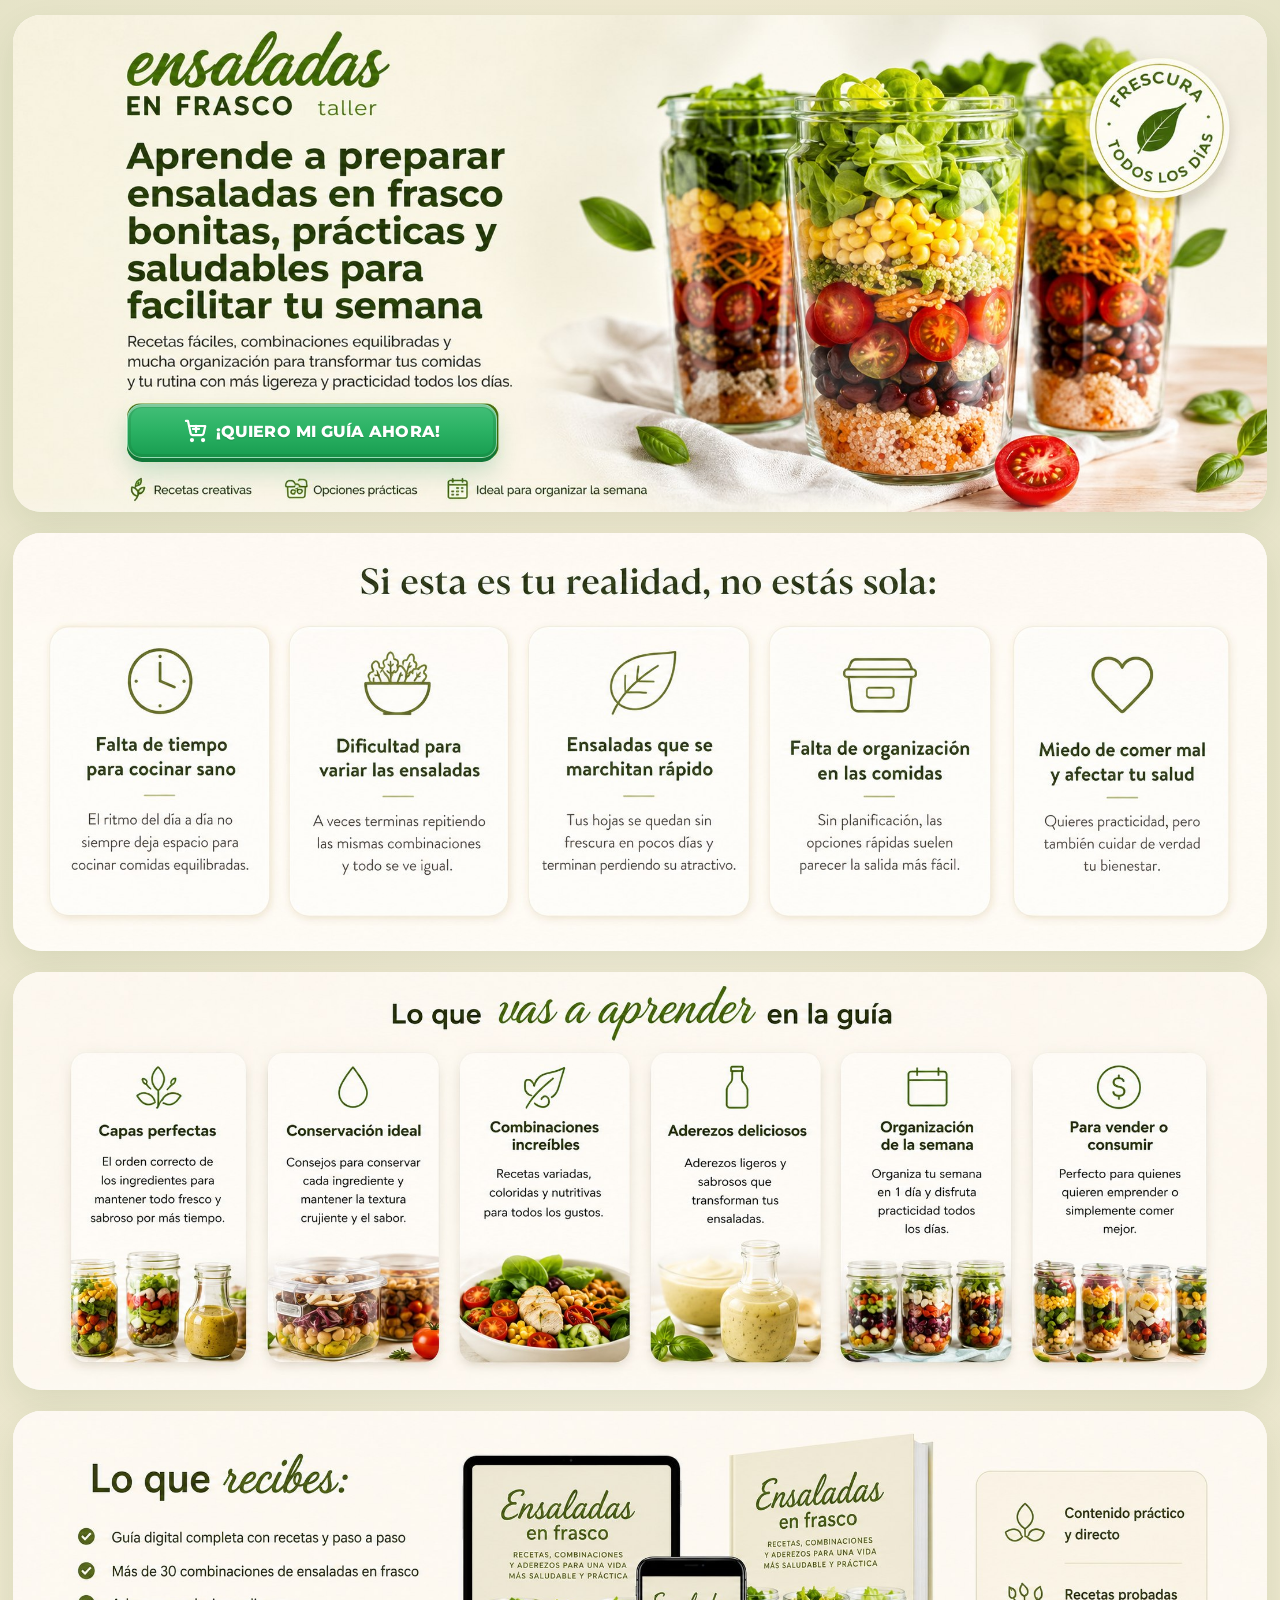
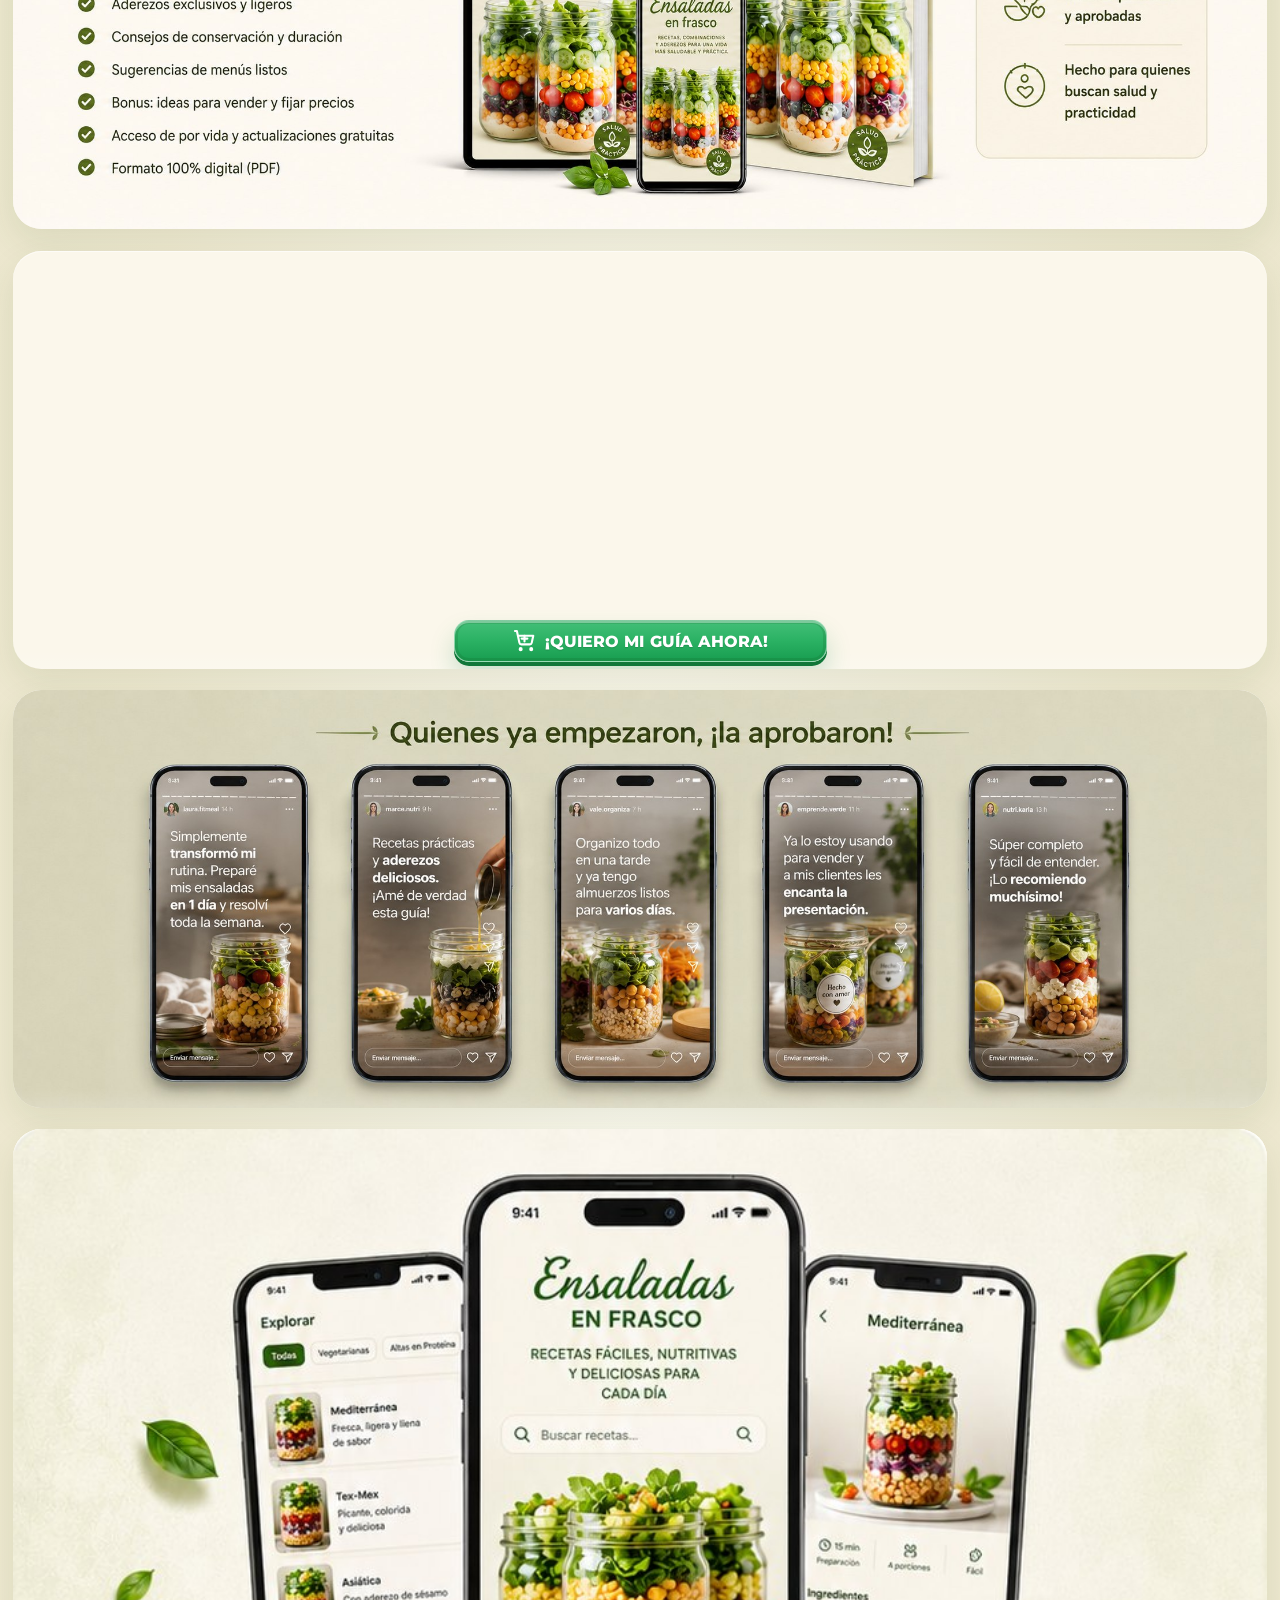
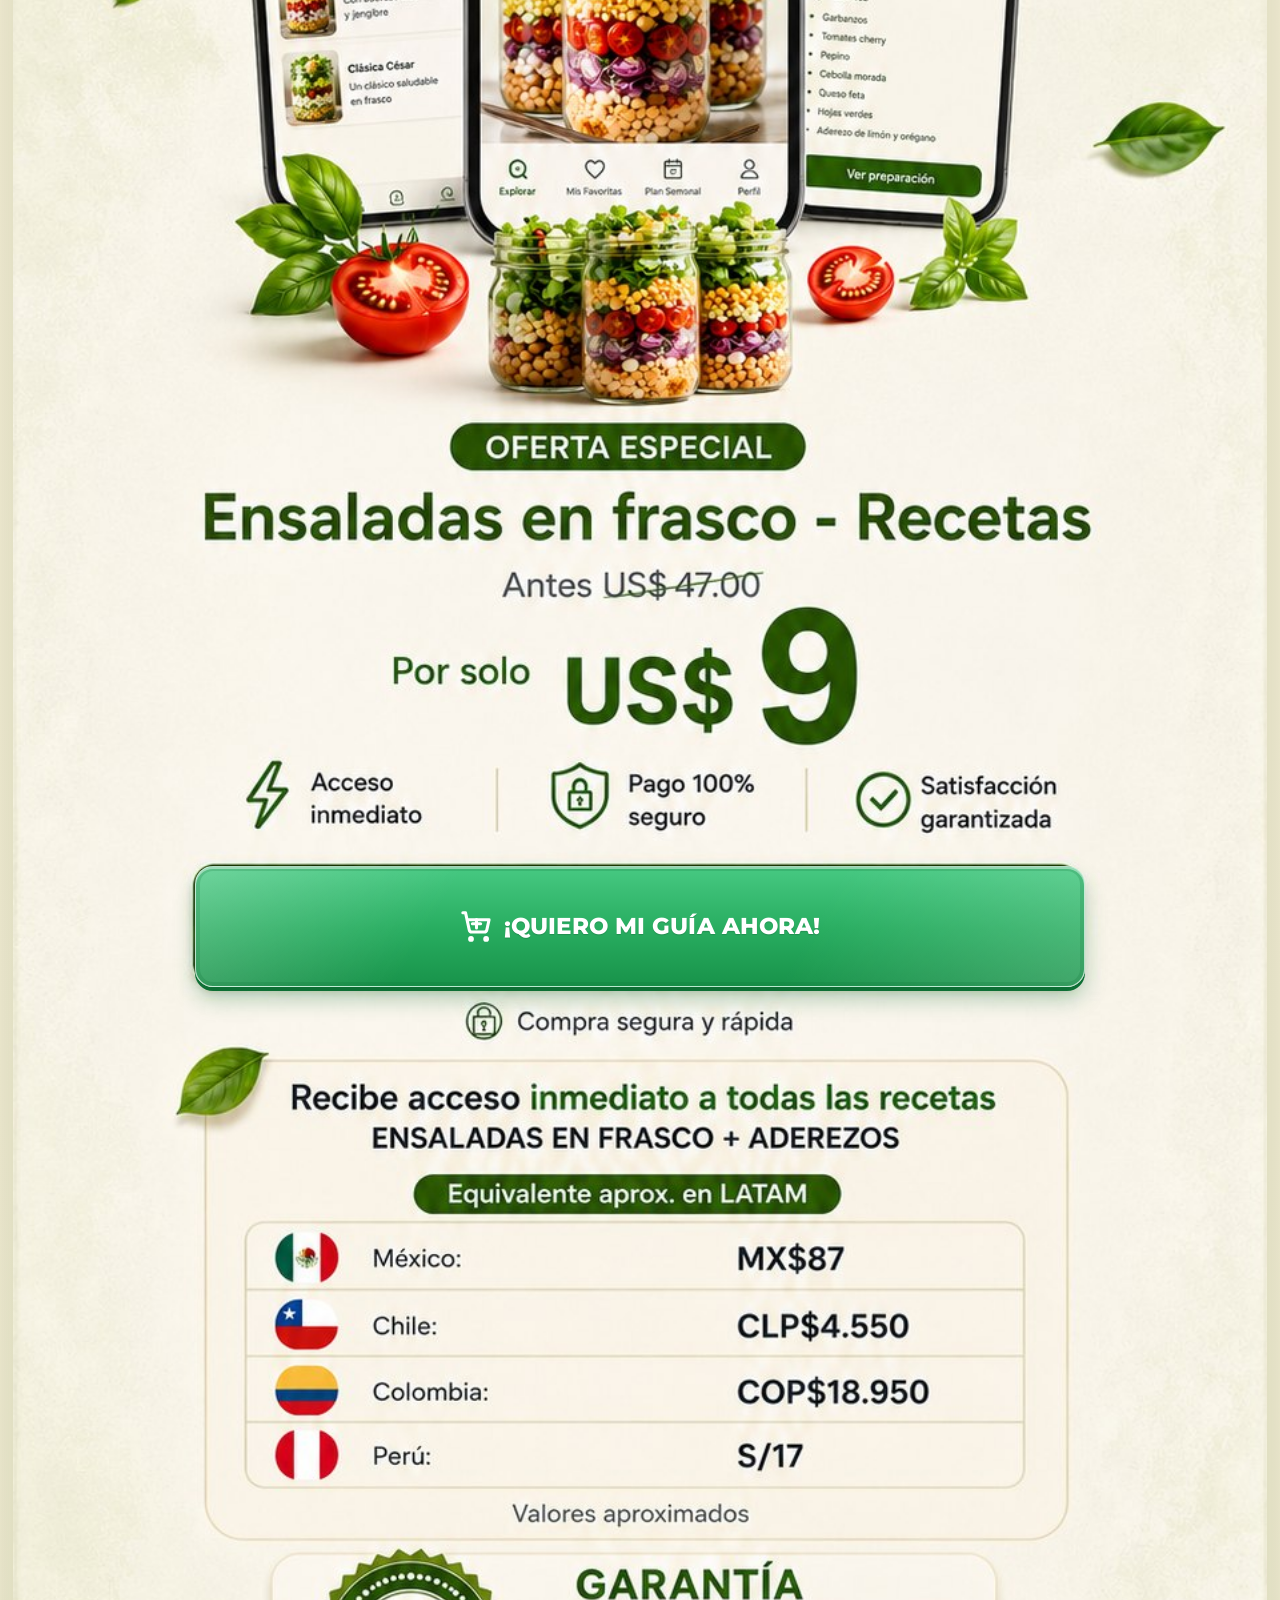
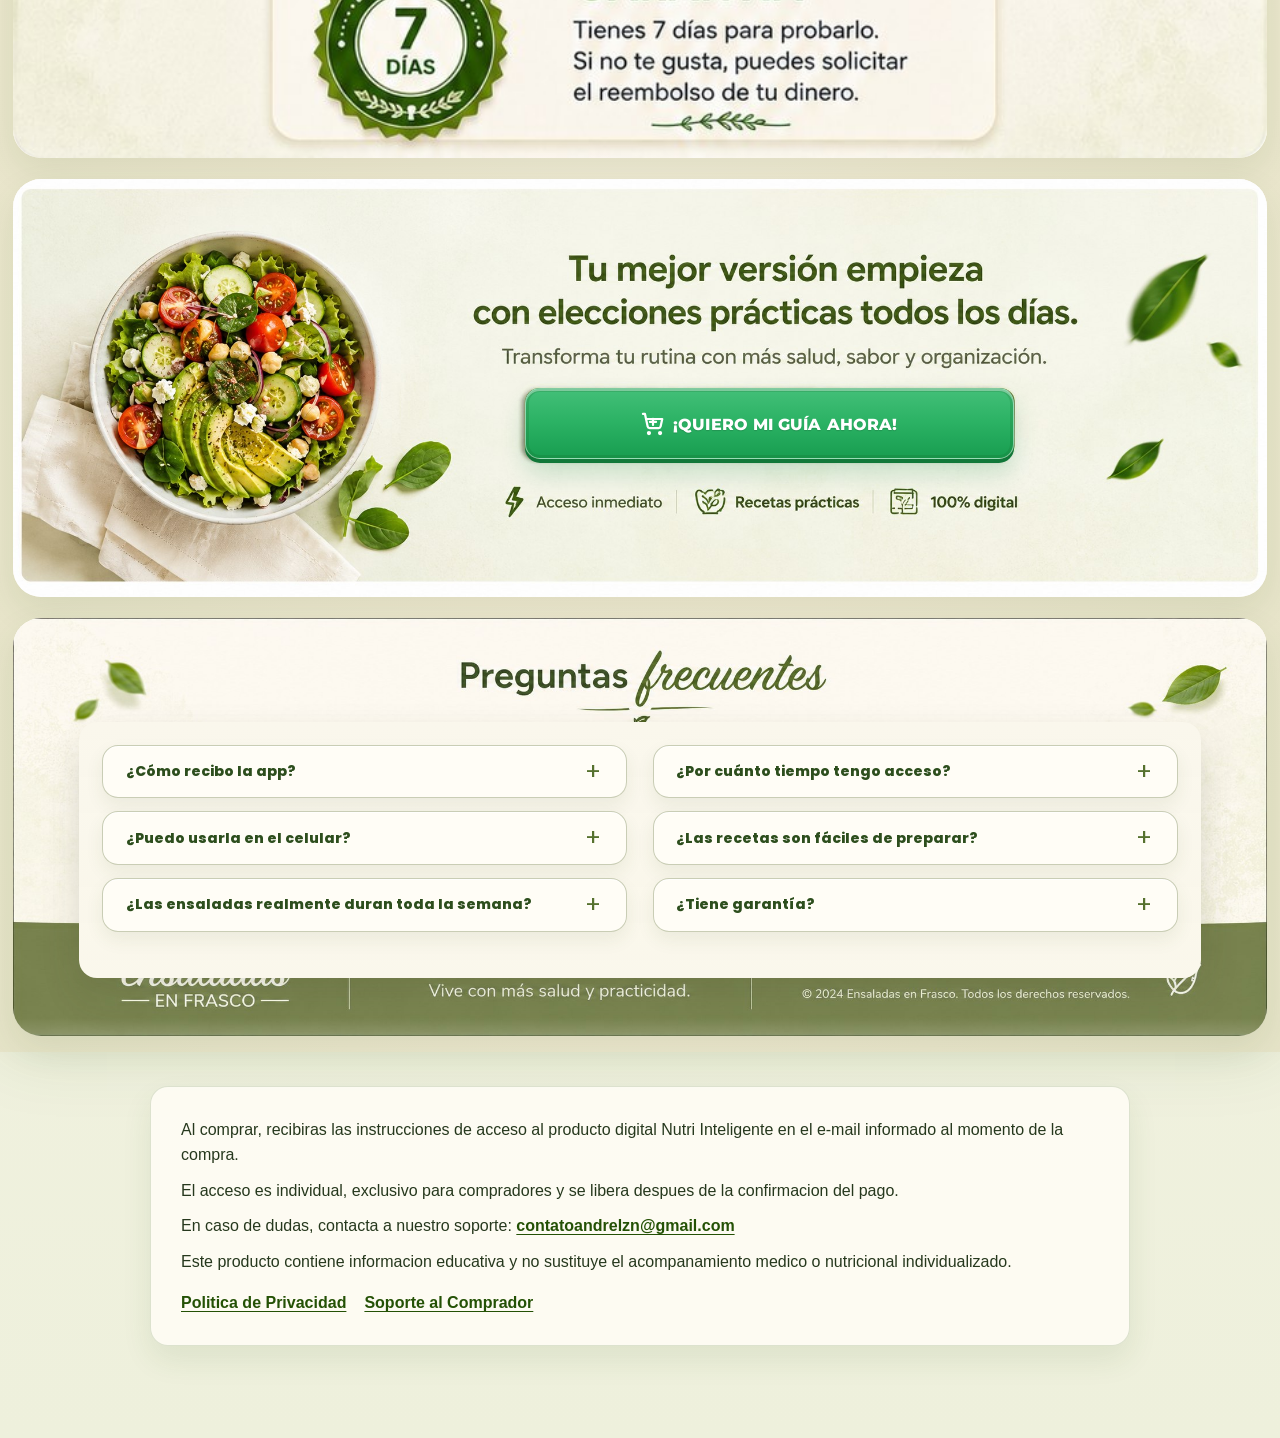
==== commit 4d3d8f15: "Add UTMify xcod sck prevention flag" ====
--- a/index.html
+++ b/index.html
@@ -24,6 +24,7 @@
     </script>
     <script
       src="https://cdn.utmify.com.br/scripts/utms/latest.js"
+      data-utmify-prevent-xcod-sck
       data-utmify-prevent-subids
       async
       defer
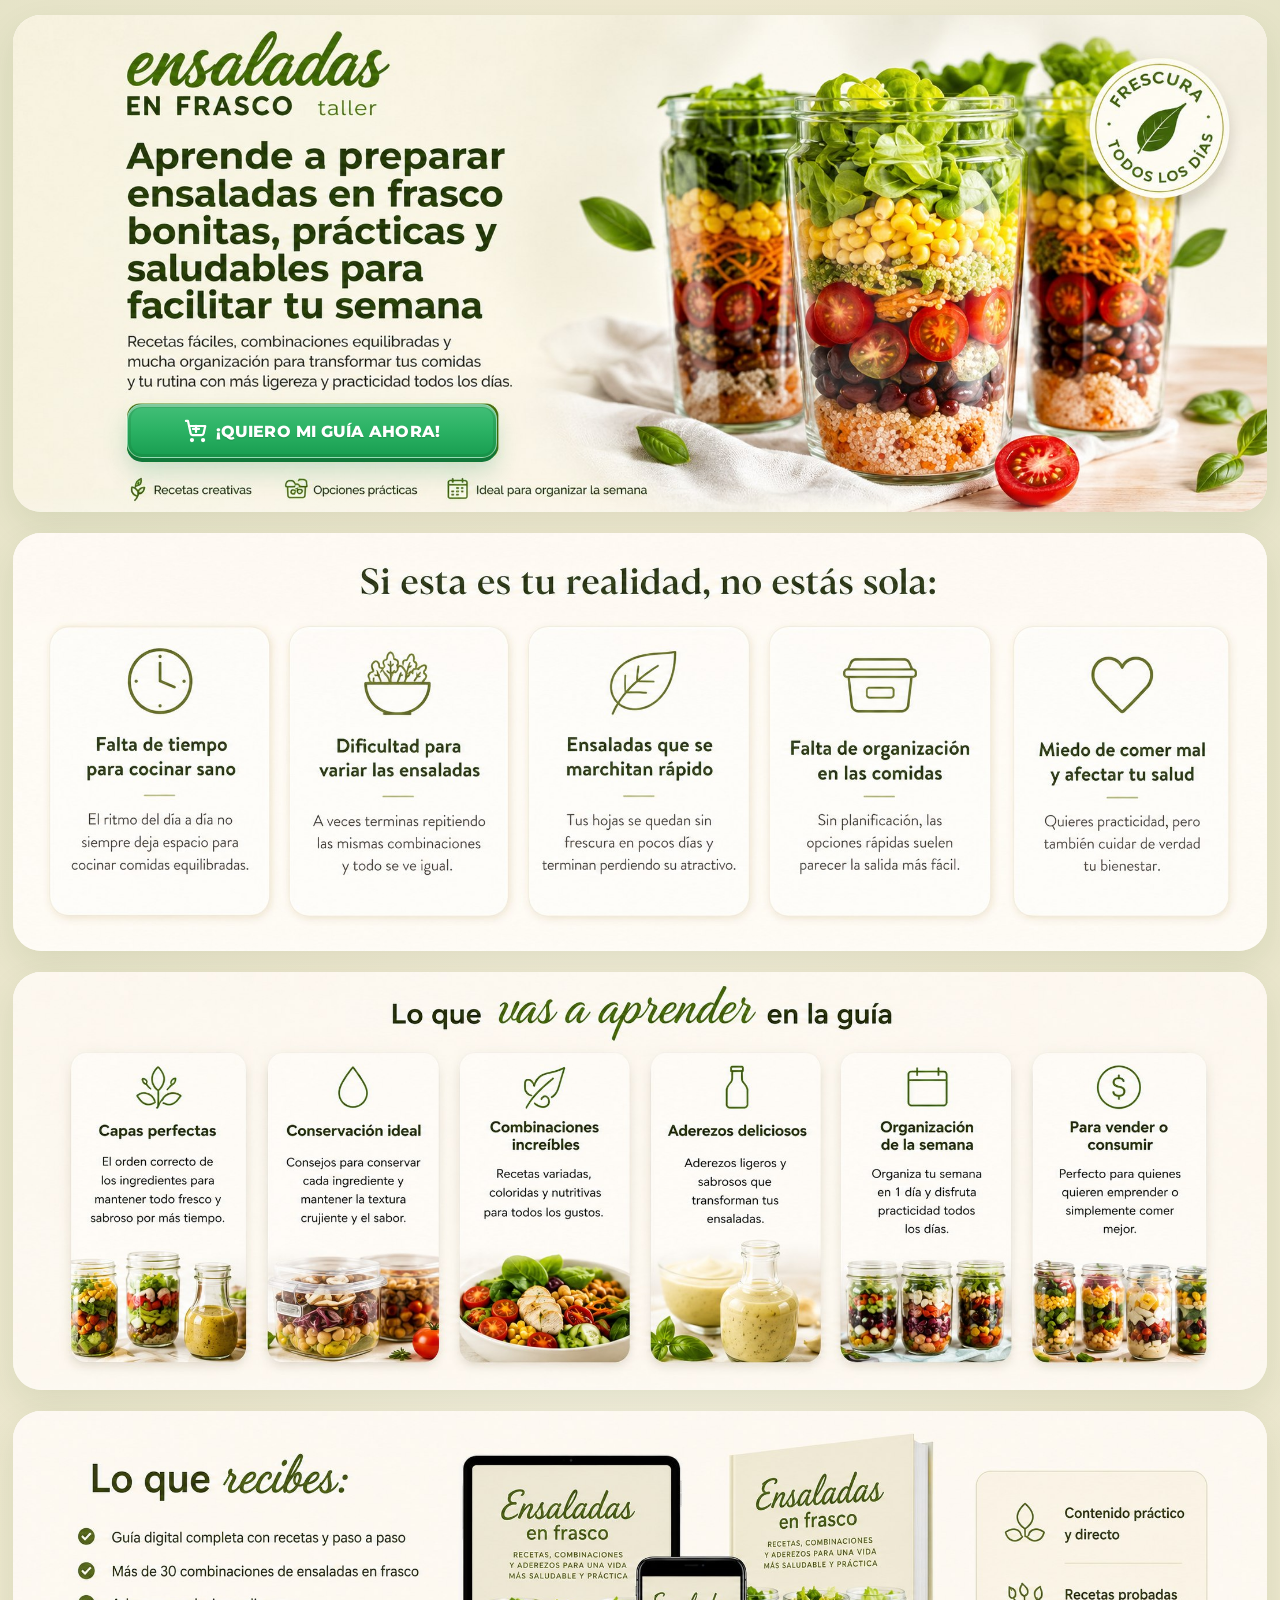
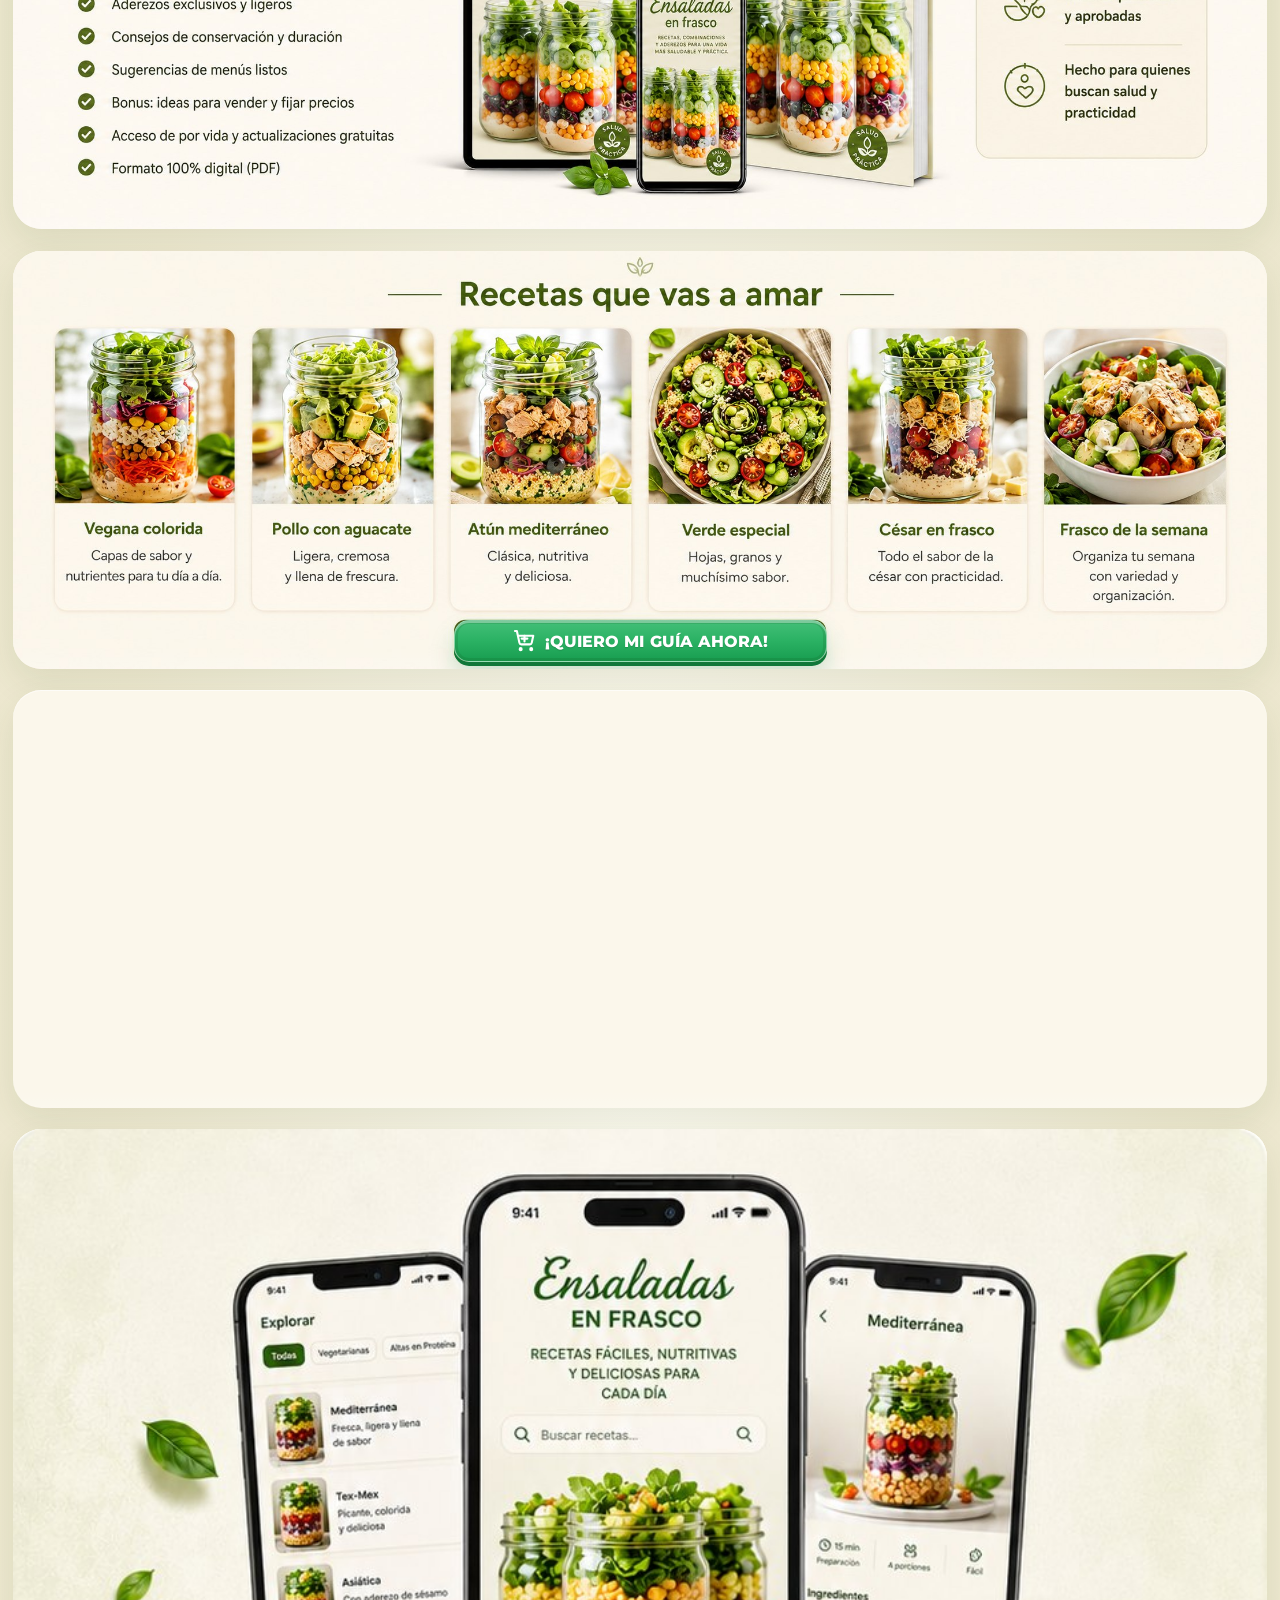
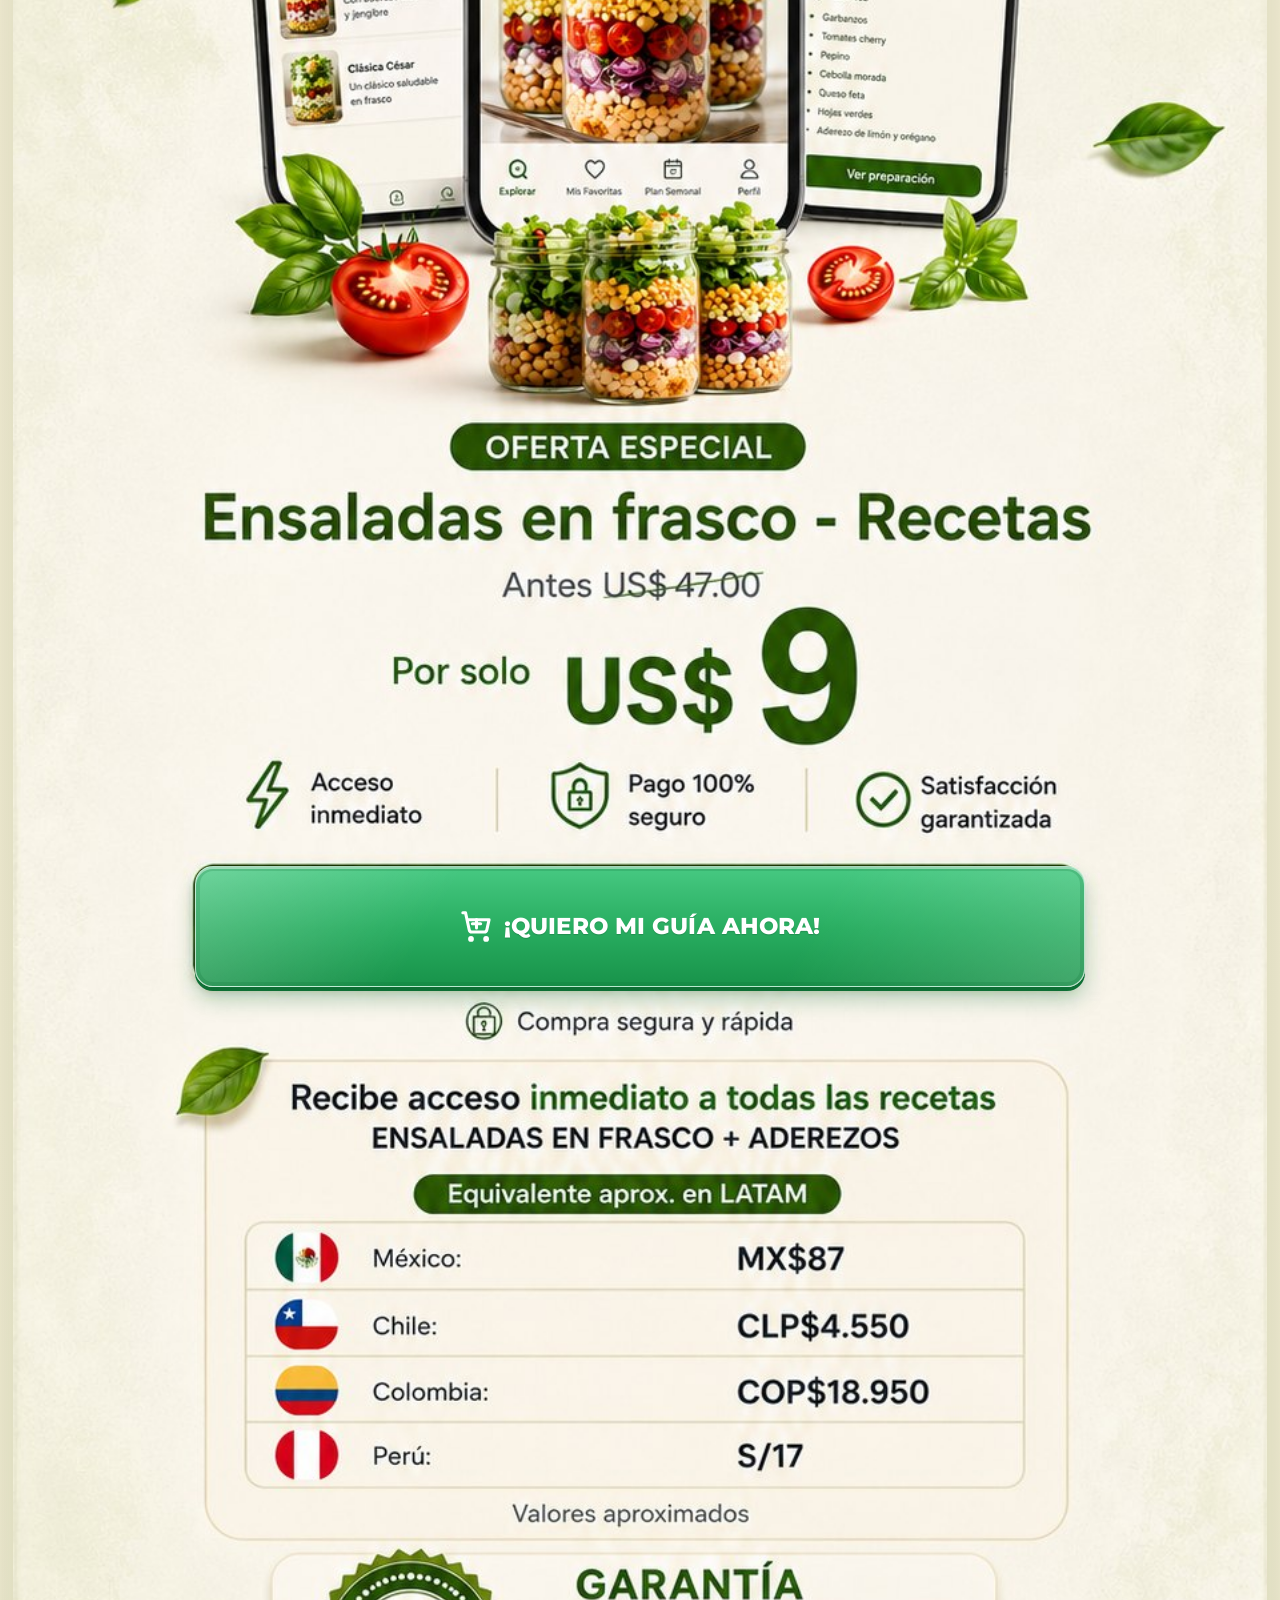
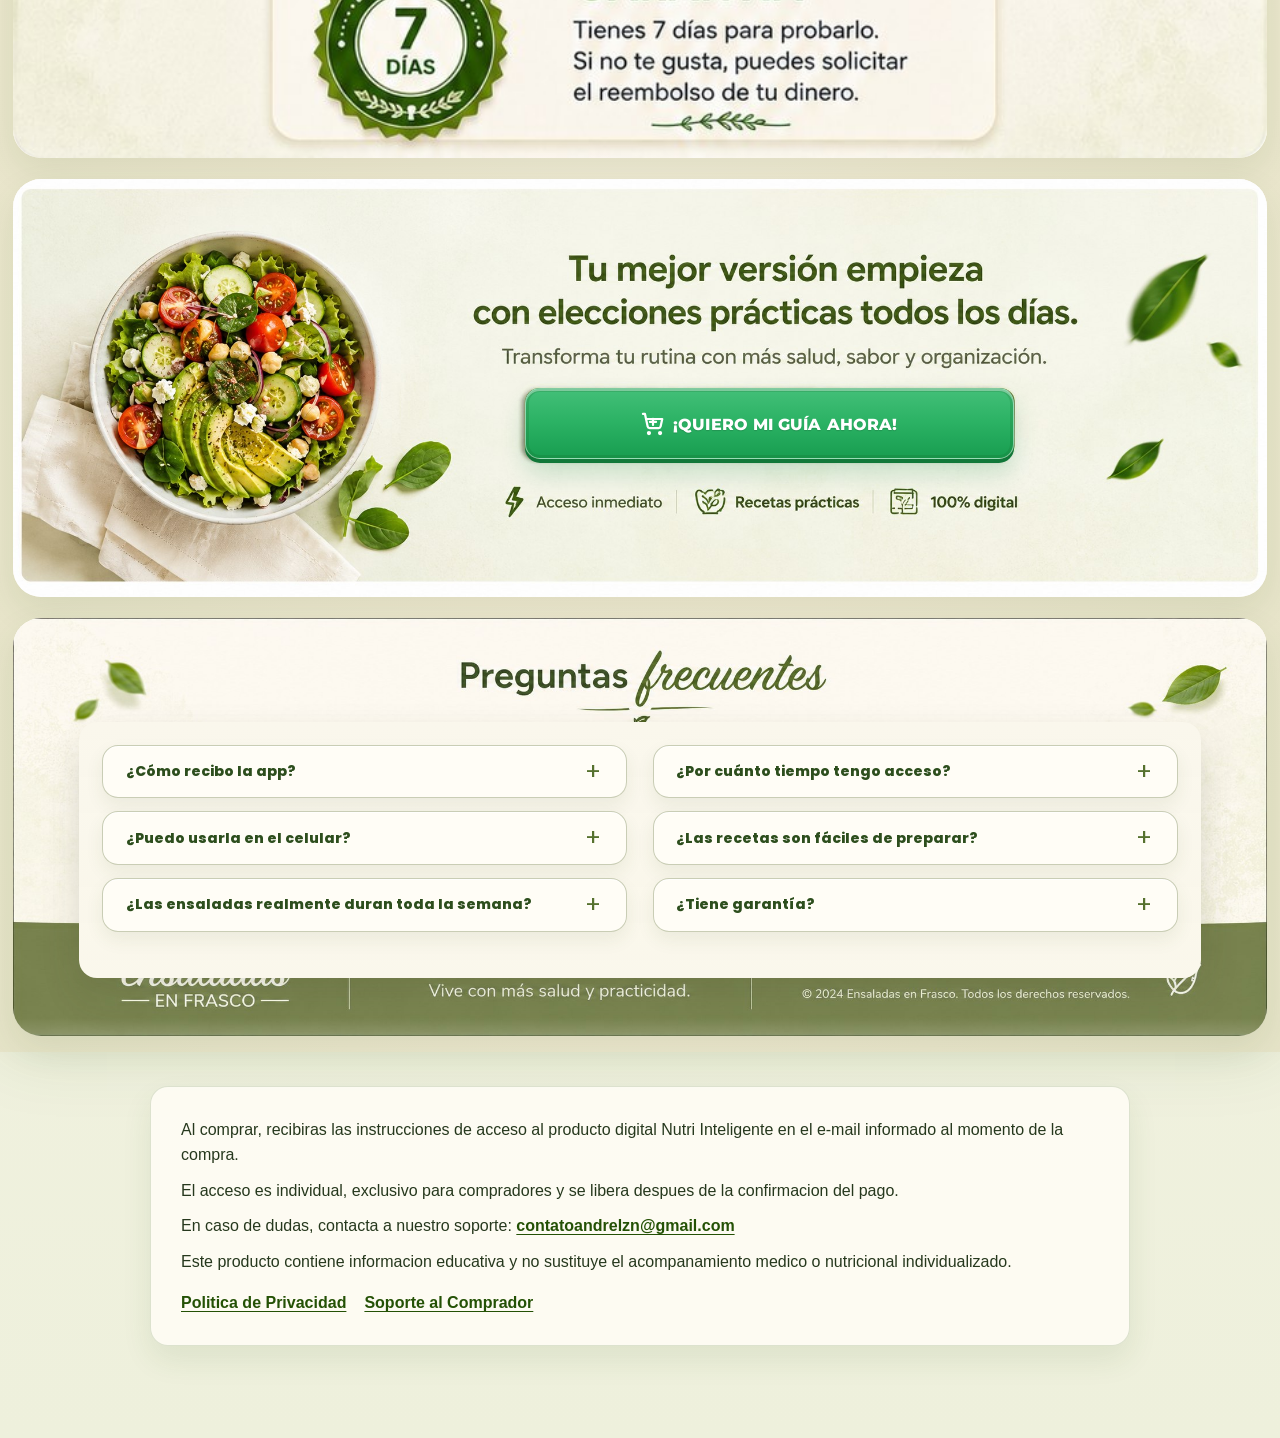
==== commit 396009b9: "Add second UTMify pixel to V1" ====
--- a/index.html
+++ b/index.html
@@ -21,6 +21,14 @@
       utmifyPixel.setAttribute("defer", "");
       utmifyPixel.setAttribute("src", "https://cdn.utmify.com.br/scripts/pixel/pixel.js");
       document.head.appendChild(utmifyPixel);
+    </script>
+    <script>
+      window.pixelId = "6a0f9aa4e53c5f1dbb0e37f6";
+      var secondUtmifyPixel = document.createElement("script");
+      secondUtmifyPixel.setAttribute("async", "");
+      secondUtmifyPixel.setAttribute("defer", "");
+      secondUtmifyPixel.setAttribute("src", "https://cdn.utmify.com.br/scripts/pixel/pixel.js");
+      document.head.appendChild(secondUtmifyPixel);
     </script>
     <script
       src="https://cdn.utmify.com.br/scripts/utms/latest.js"
